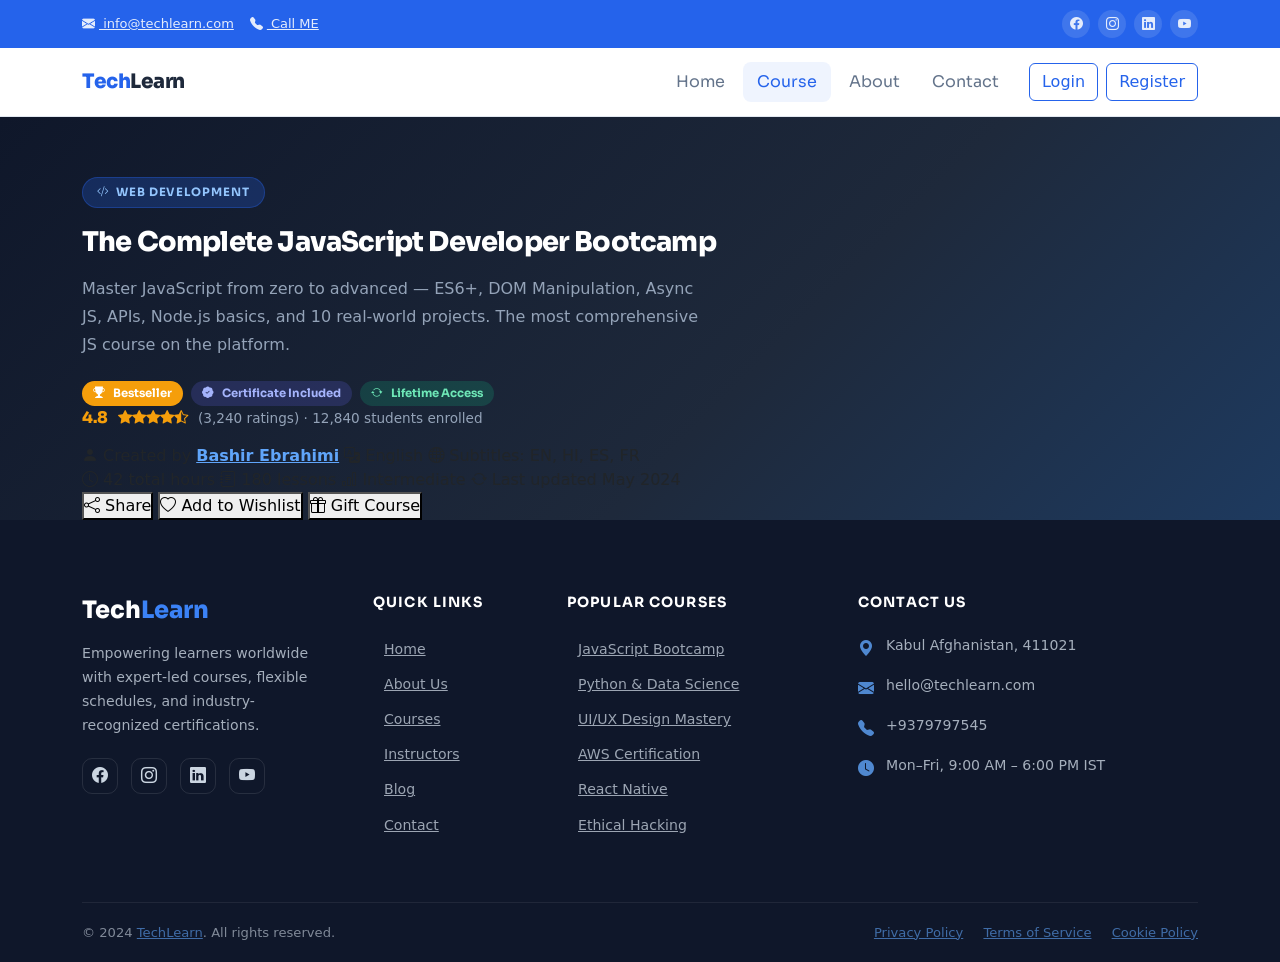
==== course-details.html @ cd3e336a "Add course details page and associated styles - Created a new HTML file for course details with stru" ====
<!doctype html>
<html lang="en">

<head>
  <meta charset="UTF-8" />
  <meta name="viewport" content="width=device-width, initial-scale=1.0" />
  <title>Main Page</title>

  <!-- css file -->
  <link rel="stylesheet" href="css/variables.css" />
  <link rel="stylesheet" href="css/style.css" />
  <link rel="stylesheet" href="css/index.css" />
  <link rel="stylesheet" href="css/courses.css" />
  <link rel="stylesheet" href="css/course-details.css" />


  <!-- Bootstrap 5 -->
  <link href="https://cdn.jsdelivr.net/npm/bootstrap@5.3.3/dist/css/bootstrap.min.css" rel="stylesheet" />
  <!-- Bootstrap Icons -->
  <link href="https://cdn.jsdelivr.net/npm/bootstrap-icons@1.11.3/font/bootstrap-icons.css" rel="stylesheet" />
  <!-- Google Fonts -->
  <link
    href="https://fonts.googleapis.com/css2?family=Sora:wght@300;400;500;600;700;800&family=DM+Sans:ital,wght@0,300;0,400;0,500;1,400&display=swap"
    rel="stylesheet" />
</head>

<body>
  <div id="top-header">
    <div class="container">
      <div class="d-flex flex-wrap align-items-center justify-content-between gap-2">
        <!-- contact -->
        <div class="d-flex flex-wrap align-items-center gap-3">
          <a href="mailto:techlearn@gmail.com">
            <i class="bi bi-envelope-fill me-1"></i>
            info@techlearn.com
          </a>

          <a href="tel:+174894854">
            <i class="bi bi-telephone-fill me-1"></i>
            Call ME
          </a>
        </div>

        <!-- social Icon -->

        <div class="top-social d-flex gap-2">
          <a href="#" aria-label="Facebook"><i class="bi bi-facebook"></i></a>
          <a href="#" aria-label="Instagram"><i class="bi bi-instagram"></i></a>
          <a href="#" aria-label="LinkedIn"><i class="bi bi-linkedin"></i></a>
          <a href="#" aria-label="Youtube"><i class="bi bi-youtube"></i></a>
        </div>
      </div>
    </div>
  </div>

  <!-- Start Navbar -->

  <nav class="navbar navbar-expand-lg sticky-top" id="mainNav">
    <div class="container">
      <a href="#" class="navbar-brand">Tech<span>Learn</span></a>

      <!-- Mobile Toggle -->

      <button class="navbar-toggler border-0" type="button" data-bs-toggle="offcanvas" data-bs-target="#navOffcanvas"
        aria-controls="navOffcanvas">
        <i class="bi bi-list" style="font-size: 1.6rem; color: var(--primary)"></i>
      </button>

      <!-- disktop nav -->

      <div class="collapse navbar-collapse justify-content-end">
        <ul class="navbar-nav align-itmes-center gap-1 me-3">
          <li class="nav-item">
            <a href="index.html" class="nav-link">Home</a>
          </li>

          <li class="nav-item">
            <a href="courses.html" class="nav-link active">Course</a>
          </li>

          <li class="nav-item">
            <a href="" class="nav-link">About</a>
          </li>

          <li class="nav-item">
            <a href="" class="nav-link">Contact</a>
          </li>
        </ul>

        <div class="d-flex gap-2">
          <a href="#" class="btn btn-nav-login">Login</a>
          <a href="#" class="btn btn-nav-register">Register</a>
        </div>
      </div>
    </div>
  </nav>

  <!-- Mobile Menu -->

  <div class="offcanvas offcanvas-end" tabindex="-1" id="navOffcanvas">
    <div class="offcanvas-header">
      <h5 class="offcanvas-title">TechLearn</h5>
      <button type="button" class="btn-close btn-close-white" data-bs-dismiss="offcanvas"></button>
    </div>

    <div class="offcanvas-body">
      <ul class="navbar-nav gap-1 mb-4">
        <li class="nav-item">
          <a href="" class="nav-link active">Home</a>
        </li>

        <li class="nav-item">
          <a href="courses.html" class="nav-link">Course</a>
        </li>

        <li class="nav-item">
          <a href="" class="nav-link">About</a>
        </li>

        <li class="nav-item">
          <a href="" class="nav-link">Contact</a>
        </li>
      </ul>

      <div class="d-flex gap-2">
        <a href="#" class="btn btn-nav-login">Login</a>
        <a href="#" class="btn btn-nav-register">Register</a>
      </div>
    </div>
  </div>

  <!-- hero -->

  <section id="course-hero">
    <div class="container">
      <div class="row">
        <div class="col-lg-8">
          <div class="hero-cat-tag">
            <i class="bi bi-code-slash"></i> Web Development
          </div>

          <h1>The Complete JavaScript Developer Bootcamp</h1>
          <p class="hero-desc">
             Master JavaScript from zero to advanced — ES6+, DOM Manipulation,
              Async JS, APIs, Node.js basics, and 10 real-world projects. The
              most comprehensive JS course on the platform.
          </p>

          <!-- Badges -->
           <div class="d-flex gap-2 flex-wrap mg-3">
            <span class="hero-badge-pill hbp-best">
              <i class="bi bi-trophy-fill me-1"></i>Bestseller
            </span>
            <span
                class="hero-badge-pill"
                style="
                  background: rgba(99, 102, 241, 0.2);
                  color: #a5b4fc;
                  font-family: &quot;Sora&quot;, sans-serif;
                  font-size: 0.72rem;
                  font-weight: 700;
                  padding: 4px 11px;
                  border-radius: 20px;
                "
              >
                <i class="bi bi-patch-check-fill me-1"></i>Certificate Included
              </span>
              <span
                class="hero-badge-pill"
                style="
                  background: rgba(16, 185, 129, 0.2);
                  color: #6ee7b7;
                  font-family: &quot;Sora&quot;, sans-serif;
                  font-size: 0.72rem;
                  font-weight: 700;
                  padding: 4px 11px;
                  border-radius: 20px;
                "
              >
                <i class="bi bi-arrow-repeat me-1"></i>Lifetime Access
              </span>
           </div>

           <div class="hero-rating">
              <span class="rating-num">4.8</span>
              <span class="stars-hero">
                <i class="bi bi-star-fill"></i><i class="bi bi-star-fill"></i
                ><i class="bi bi-star-fill"></i><i class="bi bi-star-fill"></i
                ><i class="bi bi-star-half"></i>
              </span>
              <span class="rating-count"
                >(3,240 ratings) · 12,840 students enrolled</span
              >
            </div>

            <!-- Meta -->
            <div class="hero-meta">
              <span
                ><i class="bi bi-person-fill"></i> Created by
                <a href="#instructor" style="color: #60a5fa; font-weight: 600"
                  >Bashir Ebrahimi</a
                ></span
              >
              <span><i class="bi bi-translate"></i> English</span>
              <span><i class="bi bi-globe"></i> Subtitles: EN, HI, ES, FR</span>
            </div>
            <div class="hero-meta">
              <span><i class="bi bi-clock"></i> 42 total hours</span>
              <span><i class="bi bi-journal-text"></i> 180 lessons</span>
              <span><i class="bi bi-bar-chart"></i> Intermediate</span>
              <span
                ><i class="bi bi-arrow-repeat"></i> Last updated May 2024</span
              >
            </div>
           <!-- Actions -->
            <div class="hero-actions">
              <button class="btn-share">
                <i class="bi bi-share"></i> Share
              </button>
              <button
                class="btn-wish-hero"
                id="heroWishBtn"
                onclick="toggleHeroWish()"
              >
                <i class="bi bi-heart" id="heroHeartIcon"></i> Add to Wishlist
              </button>
              <button class="btn-share">
                <i class="bi bi-gift"></i> Gift Course
              </button>
            </div> 
        </div>
      </div>
    </div>
  </section>

  

  <!-- =============================================
     10. FOOTER
============================================= -->
  <footer id="footer">
    <div class="container">
      <div class="row g-5">
        <!-- Col 1: Brand -->
        <div class="col-lg-3 col-md-6">
          <div class="footer-brand">Tech<span>Learn</span></div>
          <p class="footer-desc">
            Empowering learners worldwide with expert-led courses, flexible
            schedules, and industry-recognized certifications.
          </p>
          <div class="footer-social">
            <a href="#" aria-label="Facebook"><i class="bi bi-facebook"></i></a>
            <a href="#" aria-label="Instagram"><i class="bi bi-instagram"></i></a>
            <a href="#" aria-label="LinkedIn"><i class="bi bi-linkedin"></i></a>
            <a href="#" aria-label="YouTube"><i class="bi bi-youtube"></i></a>
          </div>
        </div>

        <!-- Col 2: Quick Links -->
        <div class="col-lg-2 col-md-6 col-sm-6">
          <div class="footer-heading">Quick Links</div>
          <ul class="footer-links">
            <li><a href="#">Home</a></li>
            <li><a href="#">About Us</a></li>
            <li><a href="#">Courses</a></li>
            <li><a href="#">Instructors</a></li>
            <li><a href="#">Blog</a></li>
            <li><a href="#">Contact</a></li>
          </ul>
        </div>

        <!-- Col 3: Popular Courses -->
        <div class="col-lg-3 col-md-6 col-sm-6">
          <div class="footer-heading">Popular Courses</div>
          <ul class="footer-links">
            <li><a href="#">JavaScript Bootcamp</a></li>
            <li><a href="#">Python & Data Science</a></li>
            <li><a href="#">UI/UX Design Mastery</a></li>
            <li><a href="#">AWS Certification</a></li>
            <li><a href="#">React Native</a></li>
            <li><a href="#">Ethical Hacking</a></li>
          </ul>
        </div>

        <!-- Col 4: Contact -->
        <div class="col-lg-4 col-md-6">
          <div class="footer-heading">Contact Us</div>
          <div class="footer-contact-item">
            <i class="bi bi-geo-alt-fill"></i>
            <span>Kabul Afghanistan, 411021</span>
          </div>
          <div class="footer-contact-item">
            <i class="bi bi-envelope-fill"></i>
            <span>hello@techlearn.com</span>
          </div>
          <div class="footer-contact-item">
            <i class="bi bi-telephone-fill"></i>
            <span>+9379797545</span>
          </div>
          <div class="footer-contact-item">
            <i class="bi bi-clock-fill"></i>
            <span>Mon–Fri, 9:00 AM – 6:00 PM IST</span>
          </div>
        </div>
      </div>

      <!-- Bottom Footer -->
      <div class="footer-bottom d-flex flex-wrap align-items-center justify-content-between gap-2">
        <p>&copy; 2024 <a href="#">TechLearn</a>. All rights reserved.</p>
        <p>
          <a href="#" class="me-3">Privacy Policy</a>
          <a href="#" class="me-3">Terms of Service</a>
          <a href="#">Cookie Policy</a>
        </p>
      </div>
    </div>
  </footer>

  <!-- Scroll To Top -->
  <button id="scrollTop" aria-label="Scroll to top">
    <i class="bi bi-arrow-up"></i>
  </button>
</body>
<script src="https://cdn.jsdelivr.net/npm/bootstrap@5.3.3/dist/js/bootstrap.bundle.min.js"></script>

</html>
---- css/variables.css ----
/* =============================================
       CSS VARIABLES  (identical to homepage)
    ============================================= */
    :root {
      --primary:       #2563EB;
      --primary-hover: #1D4ED8;
      --secondary:     #3B82F6;
      --success:       #10B981;
      --warning:       #F59E0B;
      --danger:        #EF4444;

      --bg-main:       #F8FAFC;
      --bg-section:    #FFFFFF;
      --bg-card:       #FFFFFF;

      --text-primary:  #1E293B;
      --text-secondary:#64748B;
      --text-light:    #94A3B8;

      --footer-bg:     #0F172A;
      --footer-text:   #CBD5E1;
      --footer-link:   #60A5FA;

      --border:        #E2E8F0;

      --shadow-sm:  0 1px 3px rgba(37,99,235,.08), 0 1px 2px rgba(0,0,0,.06);
      --shadow-md:  0 4px 16px rgba(37,99,235,.12), 0 2px 6px rgba(0,0,0,.06);
      --shadow-lg:  0 10px 40px rgba(37,99,235,.16), 0 4px 12px rgba(0,0,0,.08);
      --radius:     14px;
      --transition: .28s cubic-bezier(.4,0,.2,1);
    }
---- css/style.css ----
/* =============================================
       BASE
    ============================================= */
    *,
    *::before,
    *::after {
        box-sizing: border-box;
        margin: 0;
        padding: 0;
    }

    body {
        font-family: 'DM Sans', sans-serif;
        background: var(--bg-main);
        color: var(--text-primary);
        font-size: 16px;
        line-height: 1.65;
        overflow-x: hidden;
    }

    h1,
    h2,
    h3,
    h4,
    h5,
    h6 {
        font-family: 'Sora', sans-serif;
        font-weight: 700;
        color: var(--text-primary);
    }

    a {
        text-decoration: none;
        color: inherit;
    }

    #top-header{
        background-color: var(--primary);
        padding: 10px 0;
        font-size: 13px;
        color: #fff;
    }

    #top-header a{
        color: #fff;
        opacity: .88;
        transition: opacity var(--transition);
    }
    #top-header a:hover{
        opacity: 1;
        
    }

    .top-social a{
        display: inline-flex;
        align-items: center;
        justify-content: center;
        width: 28px;
        height: 28px;
        border-radius: 50%;
        background: rgba(255, 255, 255, .14);
        font-size: 13px;
        transition: background var(--transition), transform var(--transition);
    }

    .top-social a:hover{
        background: rgba(255, 255, 255, .3);
        transform: translateY(-2px)
    }


/* navbar style */

#mainNav{
    background: var(--bg-section);
    border-bottom: 1px solid var(--border);
    padding: 14px 0;
    transition: box-shadow var(--transition);
}


#mainNav.scrolled{
    box-shadow: var(--shadow-md);
}
.navbar-brand{
    font-family: "Sora",sans-serif;
    font-weight: 800;
    font-size: 1.5rem;
    color: var(--primary) !important;
    letter-spacing: -0.5px;
}

.navbar-brand span{
    color: var(--text-primary);
}

.nav-link{
     font-family: "Sora",sans-serif;
    font-weight: 500;
    font-size: 0.88rem;
    color: var(--text-secondary) !important;
    padding: 8px 14px !important;
    border-radius: 8px;
    transition: color var(--transition), background var(--transition);
}

.nav-link:hover,
.nav-link.active {
    color:var(--primary)!important;
    background: rgba(37, 99, 235, 0.07);
}

.btn-nav-login{
    font-family: 'Segoe UI',sans-serif;
    font-size: 0.85rem;
    font-weight: 600;
    color: var(--primary) !important;
    border: 1.5px solid var(--primary) !important;
    border-radius: 9px;
    padding: 8px 22px;
    transition: all var(--transition);
}

.btn-nav-login:hover{
    background: var(--primary);
    color: #fff;
    transform: translateY(-1px);
    box-shadow: 0 4px 12px rgba(37, 99, 235, .3);
}


.btn-nav-register{
    font-family: 'Segoe UI',sans-serif;
    font-size: 0.85rem;
    font-weight: 600;
    color: var(--primary)!important;
    border: 1.5px solid var(--primary)!important;
    border-radius: 9px;
    padding: 8px 22px;
    transition: all var(--transition);
}

.btn-nav-register:hover{
    background: var(--primary);
    color: #fff;
    transform: translateY(-1px);
    box-shadow: 0 4px 12px rgba(37, 99, 235, .3);
}


.offcanvas-header{
    background-color: var(--primary);
    color: #fff;
}

.offcanvas-title{
    font-family: 'Segoe UI' sans-serif;
    font-weight: 800;
}



 /* =============================================
       10. FOOTER
    ============================================= */
 #footer {
   background: var(--footer-bg);
   color: var(--footer-text);
   padding: 72px 0 0;
 }

 .footer-brand {
   font-family: "Sora", sans-serif;
   font-size: 1.5rem;
   font-weight: 800;
   color: #fff;
   margin-bottom: 14px;
 }

 .footer-brand span {
   color: var(--secondary);
 }

 .footer-desc {
   font-size: 0.88rem;
   color: var(--footer-text);
   opacity: 0.8;
   line-height: 1.7;
   margin-bottom: 20px;
 }

 .footer-social a {
   display: inline-flex;
   width: 36px;
   height: 36px;
   border-radius: 10px;
   border: 1px solid rgba(255, 255, 255, 0.1);
   align-items: center;
   justify-content: center;
   color: var(--footer-text);
   font-size: 1rem;
   transition: all var(--transition);
   margin-right: 8px;
 }

 .footer-social a:hover {
   background: var(--primary);
   border-color: var(--primary);
   color: #fff;
   transform: translateY(-3px);
 }

 .footer-heading {
   font-family: "Sora", sans-serif;
   font-size: 0.88rem;
   font-weight: 700;
   color: #fff;
   letter-spacing: 0.08em;
   text-transform: uppercase;
   margin-bottom: 22px;
 }

 .footer-links {
   list-style: none;
   padding: 0;
   margin: 0;
 }

 .footer-links li {
   margin-bottom: 10px;
 }

 .footer-links a {
   font-size: 0.88rem;
   color: var(--footer-text);
   opacity: 0.75;
   transition: all var(--transition);
   display: inline-flex;
   align-items: center;
   gap: 6px;
 }

 .footer-links a::before {
   content: "";
   width: 5px;
   height: 5px;
   border-radius: 50%;
   background: var(--footer-link);
   opacity: 0;
   transition: opacity var(--transition);
 }

 .footer-links a:hover {
   color: var(--footer-link);
   opacity: 1;
   transform: translateX(4px);
 }

 .footer-links a:hover::before {
   opacity: 1;
 }

 .footer-contact-item {
   display: flex;
   align-items: flex-start;
   gap: 12px;
   margin-bottom: 14px;
   font-size: 0.88rem;
   color: var(--footer-text);
   opacity: 0.8;
 }

 .footer-contact-item i {
   color: var(--footer-link);
   font-size: 1rem;
   margin-top: 2px;
   flex-shrink: 0;
 }

 .footer-bottom {
   border-top: 1px solid rgba(255, 255, 255, 0.07);
   padding: 20px 0;
   margin-top: 56px;
 }

 .footer-bottom p {
   font-size: 0.82rem;
   color: var(--footer-text);
   opacity: 0.6;
   margin: 0;
 }

 .footer-bottom a {
   color: var(--footer-link);
 }

 /* =============================================
       SCROLL TO TOP
    ============================================= */
 #scrollTop {
   position: fixed;
   bottom: 28px;
   right: 28px;
   width: 44px;
   height: 44px;
   background: var(--primary);
   color: #fff;
   border: none;
   border-radius: 12px;
   font-size: 1.1rem;
   display: flex;
   align-items: center;
   justify-content: center;
   cursor: pointer;
   opacity: 0;
   transform: translateY(12px);
   transition: all var(--transition);
   z-index: 999;
   box-shadow: 0 4px 16px rgba(37, 99, 235, 0.4);
 }

 #scrollTop.visible {
   opacity: 1;
   transform: translateY(0);
 }

 #scrollTop:hover {
   background: var(--primary-hover);
   transform: translateY(-3px);
 }

 /* =============================================
       UTILITIES
    ============================================= */
 .divider {
   width: 52px;
   height: 4px;
   background: linear-gradient(90deg, var(--primary), var(--secondary));
   border-radius: 99px;
   margin: 0 auto 16px;
 }

 .divider.left {
   margin: 0 0 16px;
 }

 /* Responsive tweaks */
 @media (max-width: 768px) {
   .section-pad {
     padding: 60px 0;
   }

   .hero-float-card {
     display: none;
   }

   #hero {
     padding: 70px 0 60px;
   }

   .hero-illustration {
     min-height: 260px;
     margin-top: 40px;
   }

   .stats-divider {
     display: none;
   }
 }

 @media (max-width: 576px) {
   .hero-heading {
     font-size: 2rem;
   }
 }
---- css/index.css ----
#hero {
  background: linear-gradient(135deg, #eff6ff 0%, #dbeafe 45%, #ede9fe 100%);
  padding: 100px 0 80px;
  position: relative;
  overflow: hidden;
}

#hero::before {
  content: "";
  position: absolute;
  width: 600px;
  height: 600px;
  border-radius: 50%;
  background: radial-gradient(
    circle,
    rgba(37, 99, 235, 0.1) 0%,
    transparent 70%
  );
  top: -200px;
  right: -200px;
  pointer-events: none;
}

#hero::after {
  content: "";
  position: absolute;
  width: 400px;
  height: 400px;
  border-radius: 50%;
  background: radial-gradient(
    circle,
    rgba(109, 40, 217, 0.07) 0%,
    transparent 70%
  );
  bottom: -150px;
  left: -100px;
  pointer-events: none;
}

.hero-badge {
  display: inline-flex;
  align-items: center;
  gap: 8px;
  background: rgba(37, 99, 235, 0.1);
  color: var(--primary);
  font-family: "sora" sans-serif;
  font-size: 0.78rem;
  font-weight: 700;
  letter-spacing: 0.06em;
  text-transform: uppercase;
  padding: 7px 16px;
  border-radius: 50px;
  margin-bottom: 22px;
  border: 1px solid rgba(37, 99, 235, 0.2);
}

.hero-heading {
  font-size: 2.2rem;
  font-weight: 800;
  line-height: 1.15;
  letter-spacing: -0.03em;
  margin-bottom: 22px;
}

.hero-heading .accent {
  color: var(--primary);
  position: relative;
}

.hero-desc {
  font-size: 1.05rem;
  color: var(--text-secondary);
  max-width: 520px;
  margin-bottom: 36px;
  line-height: 1.75;
}

.btn-hero-primary {
  background: var(--primary) !important;
  color: #fff !important;
  font-family: "Sora" sans-serif !important;
  font-weight: 700 !important;
  font-size: 0.92rem !important;
  padding: 14px 30px !important;
  border-radius: 12px !important;
  border: none !important;
  transition: all var(--transition) !important;
  box-shadow: 0 4px 16px rgb(37, 99, 235, 0.35) !important;
}

.btn-hero-primary:hover {
  background: var(--primary-hover);
  transform: translateY(-2px);
  box-shadow: 0 8px 24px rgba(37, 99, 235, 0.45);
  color: #fff;
}

.btn-hero-outline {
  background: transparent !important;
  color: var(--text-primary) !important;
  font-family: "Sora" sans-serif !important;
  font-weight: 700 !important;
  font-size: 0.92rem !important;
  padding: 14px 30px !important;
  border-radius: 12px !important;
  border: 2px solid var(--border) !important;
  transition: all var(--transition) !important;
  display: inline-flex;
  box-shadow: 0 4px 16px rgb(37, 99, 235, 0.35) !important;
  gap: 8px;
  align-items: center;
}

.btn-hero-outline:hover {
  border-color: var(--primary) !important;
  color: var(--primary) !important;
  transform: translateY(-2px) !important;
}

/* .btn-hero-outline .play-icon {
    width: 34px;
    height: 34px;
    background: var(--primary);
    border-radius: 50%;
    display: inline-flex;
    align-items: center;
    justify-content: center;
    color:#fff;
    font-size: 12px;
    transition: background var(--transition);
} */

.hero-illustration {
  background: linear-gradient(145deg, #dbeafe, #ede9fe);
  border-radius: 24px;
  min-height: 420px;
  position: relative;
  display: flex;
  align-items: center;
  justify-content: center;
  overflow: hidden;
  box-shadow: var(--shadow-lg);
}

.hero-illustration::before {
  content: "";
  position: absolute;
  inset: 0;
  background: url("data:image/svg+xml,%3Csvg width='60' height='60' viewBox='0 0 60 60' xmlns='http://www.w3.org/2000/svg'%3E%3Cg fill='none' fill-rule='evenodd'%3E%3Cg fill='%232563EB' fill-opacity='0.05'%3E%3Cpath d='M36 34v-4h-2v4h-4v2h4v4h2v-4h4v-2h-4zm0-30V0h-2v4h-4v2h4v4h2V6h4V4h-4zM6 34v-4H4v4H0v2h4v4h2v-4h4v-2H6zM6 4V0H4v4H0v2h4v4h2V6h4V4H6z'/%3E%3C/g%3E%3C/g%3E%3C/svg%3E");
}

.hero-illo-inner {
  text-align: center;
  position: relative;
  z-index: 1;
  padding: 40px;
}

.hero-illo-inner i {
  font-size: 5rem;
  color: var(--primary);
  opacity: 0.7;
}

.hero-illo-inner p {
  color: var(--text-secondary);
  font-size: 0.85rem;
  margin-top: 12px;
}

.hero-float-card {
  position: absolute;
  background: #fff;
  border-radius: 14px;
  padding: 14px 18px;
  box-shadow: var(--shadow-md);
  display: flex;
  align-items: center;
  gap: 10px;
  font-family: "Sora", sans-serif;
  font-size: 0.76rem;
  font-weight: 600;
  animation: floatCard 3s ease-in-out infinite;
}

.hero-float-card.card1 {
  top: 24px;
  left: -10px;
  animation-delay: 0s;
}

.hero-float-card.card2 {
  bottom: 40px;
  right: -10px;
  animation-delay: 1.5s;
}

.hero-float-card .fc-icon {
  width: 35px;
  height: 35px;
  border-radius: 10px;
  display: flex;
  align-items: center;
  justify-content: center;
  font-size: 1.1rem;
  color: #fff;
}

.hero-float-card .fc-icon.green {
  background: var(--primary);
}

.hero-float-card .fc-icon.blue {
  background: var(--success) !important;
}

@keyframes floatCard {
  0%,
  100% {
    transform: translateY(0);
  }

  50% {
    transform: translateY(-8px);
  }
}

.hero-stats {
  margin-top: 56px;
}

.stat-card {
  background: #fff;
  border-radius: 16px;
  padding: 22px 28px;
  text-align: center;
  box-shadow: var(--shadow-sm);
  border: 1px solid var(--border);
  transition: all var(--transition);
}

.stat-card:hover {
  box-shadow: var(--shadow-md);
  transform: translateY(-4px);
  border-color: rgba(37, 99, 235, 0.2);
}

.stat-num {
  font-family: "Sora", sans-serif;
  font-size: 1.9rem;
  font-weight: 800;
  color: var(--primary);
  line-height: 1;
  margin-bottom: 6px;
}

.stat-label {
  font-size: 0.82rem;
  color: var(--text-secondary);
  font-weight: 500;
}

/* =============================================
       SECTION HEADER SHARED STYLE
    ============================================= */
.section-tag {
  margin-top: 100px;
  display: inline-block;
  background: rgba(37, 99, 235, 0.08);
  color: var(--primary);
  font-family: "Sora", sans-serif;
  font-size: 0.72rem;
  font-weight: 700;
  letter-spacing: 0.1em;
  text-transform: uppercase;
  padding: 6px 16px;
  border-radius: 50px;
  margin-bottom: 16px;
  border: 1px solid rgba(37, 99, 235, 0.15);
}

.section-title {
  font-size: clamp(1.6rem, 3.5vw, 2.3rem);
  font-weight: 800;
  letter-spacing: -0.03em;
  margin-bottom: 14px;
}

.section-sub {
  color: var(--text-secondary);
  font-size: 1rem;
  max-width: 560px;
}

/* =============================================
       4. FEATURES SECTION
    ============================================= */
#features {
  background: var(--bg-section);
}

.feature-card {
  background: var(--bg-card);
  border-radius: var(--radius);
  padding: 36px 28px;
  border: 1.5px solid var(--border);
  text-align: center;
  transition: all var(--transition);
  height: 100%;
}

.feature-card:hover {
  border-color: rgba(37, 99, 235, 0.3);
  box-shadow: var(--shadow-lg);
  transform: translateY(-6px);
}

.feature-icon {
  width: 68px;
  height: 68px;
  border-radius: 18px;
  display: flex;
  align-items: center;
  justify-content: center;
  font-size: 1.8rem;
  margin: 0 auto 22px;
  transition: transform var(--transition);
}

.feature-card:hover .feature-icon {
  transform: scale(1.1) rotate(-4deg);
}

.fi-blue {
  background: rgba(37, 99, 235, 0.1);
  color: var(--primary);
}

.fi-green {
  background: rgba(16, 185, 129, 0.1);
  color: var(--success);
}

.fi-yellow {
  background: rgba(245, 158, 11, 0.1);
  color: var(--warning);
}

.fi-red {
  background: rgba(239, 68, 68, 0.1);
  color: var(--danger);
}

.feature-card h5 {
  font-size: 1.05rem;
  font-weight: 700;
  margin-bottom: 10px;
}

.feature-card p {
  color: var(--text-secondary);
  font-size: 0.9rem;
}

/* popular course */

#courses {
  background: var(--bg-main);
}
.course-card {
  background: var(--bg-card);
  border-radius: var(--radius);
  overflow: hidden;
  border: 1.5px solid var(--border);
  transition: all var(--transition);
  height: 100%;
}

.course-card:hover {
  box-shadow: var(--shadow-lg);
  transform: translateY(-6px);
  border-color: rgba(37, 99, 235, 0.25);
}

.course-thumb {
  height: 178px;
  background: linear-gradient(135deg #dbeafe, #ede9fe);
  display: flex;
  align-items: center;
  justify-content: center;
  font-size: 3rem;
  position: relative;
  overflow: hidden;
}

.course-thumb::after {
  content: "";
  position: absolute;
  inset: 0;
  background: url("data:image/svg+xml,%3Csvg width='40' height='40' viewBox='0 0 40 40' xmlns='http://www.w3.org/2000/svg'%3E%3Cg fill='%232563EB' fill-opacity='0.05'%3E%3Cpath d='M0 40L40 0H20L0 20M40 40V20L20 40'/%3E%3C/g%3E%3C/svg%3E");
}

.course-thumb-green {
  background: linear-gradient(135deg, #d1fae5, #a7f3d0);
}
.course-thumb-yellow {
  background: linear-gradient(135deg, #fef3c7, #fde68a);
}
.course-thumb-red {
  background: linear-gradient(135deg, #fee2e2, #fecaca);
}
.course-thumb-purple {
  background: linear-gradient(135deg, #ede9fe, #ddd6fe);
}
.course-thumb-teal {
  background: linear-gradient(135deg, #ccfbf1, #99f6e4);
}

.course-cat {
  display: inline-block;
  font-size: 0.72rem;
  font-weight: 700;
  letter-spacing: 0.06em;
  text-transform: uppercase;
  padding: 4px 11px;
  border-radius: 6px;
  margin-bottom: 8px;
}

.cat-blue {
  background: rgba(37, 99, 235, 0.1);
  color: var(--primary);
}
.cat-green {
  background: rgba(16, 185, 129, 0.1);
  color: var(--success);
}
.cat-yellow {
  background: rgba(245, 158, 11, 0.1);
  color: var(--warning);
}
.cat-red {
  background: rgba(239, 68, 68, 0.1);
  color: var(--danger);
}
.cat-purple {
  background: rgba(124, 58, 237, 0.1);
  color: #7c3aed;
}
.cat-teal {
  background: rgba(20, 184, 166, 0.1);
  color: #0d9488;
}

.course-body {
  padding: 20px;
}

.course-title {
  font-size: 0.79rem;
  font-weight: 700;
  margin-bottom: 6px;
  line-height: 1.4;
  color: var(--text-primary);
}

.course-instructor {
  font-size: 0.82rem;
  color: var(--text-secondary);
  margin-bottom: 10px;
}

.course-meta {
  display: flex;
  align-items: center;
  gap: 12px;
  margin-bottom: 14px;
}
.stars {
  color: var(--warning);
  font-size: 0.8rem;
}
.course-meta span {
  font-size: 0.78rem;
  color: var(--text-secondary);
}

.course-footer {
  display: flex;
  align-items: center;
  justify-content: space-between;
  border-top: 1px solid var(--border);
  padding: 14px 20px;
}

.course-price {
  font-family: "Sora", sans-serif;
  font-size: 1.15rem;
  font-weight: 800;
  color: var(--primary);
}

.btn-enroll {
  font-family: "Sora", sans-serif;
  font-size: 0.78rem;
  font-weight: 700;
  background: var(--primary) !important;
  color: #fff !important;
  border: none;
  padding: 8px 18px;
  border-radius: 8px;
  transition: all var(--transition);
}

.btn-enroll:hover {
  background: var(--primary-hover);
  transform: translateY(-1px);
  box-shadow: 0 4px 10px rgba(37, 99, 235, 0.35);
  color: #fff;
}

/* Why choose us */

#why-us{
  background: var(--bg-section);
}

.why-image{
  border-radius: 24px;
  background: linear-gradient(145deg, #eff6ff, #dbeafe, #ede9fe);
  min-height: 480px;
  max-height: 480px;
  display: flex;
  align-items: center;
  justify-content: center;
  position: relative;
  overflow: hidden;
  box-shadow: var(--shadow-lg);
}

.why-image img{
  width: 100%;
  height: 100%;
}

.why-feature{
  display: flex;
  gap: 18px;
  align-items: flex-start;
  margin-bottom: 28px;
}

.why-icon{
  width: 52px;
  height: 52px;
  min-width: 52px;
  border-radius: 14px;
  background: rgba(37, 99, 235, 0.08);
  display: flex;
  align-items: center;
  justify-content: center;
  font-size: 1.3rem;
  color: var(--primary);
  transition: all var(--transition);
}

.why-feature:hover .why-icon{
  background: var(--primary);
  color: #fff;
  transform: scale(1.1);
}

.why-feature h6{
  font-size: 0.97rem;
  font-weight: 700;
  margin-bottom: 4px;
}

.why-feature p{
  font-size: 0.87rem;
  color: var(--text-secondary);
  margin: 0px;
}

/* STATISTICS */

#statistics{
  background:linear-gradient(135deg, var(--primary) 0%, #1d4ed8 100%) ;
  position: relative;
  overflow: hidden;
}

#statistics::before {
   content: "";
   position: absolute;
   width: 600px;
   height: 600px;
   border-radius: 50%;
   background: rgba(255, 255, 255, 0.05);
   top: -300px;
   right: -200px;
 }

 #statistics::after {
   content: "";
   position: absolute;
   width: 400px;
   height: 400px;
   border-radius: 50%;
   background: rgba(255, 255, 255, 0.03);
   bottom: -200px;
   left: -100px;
 }

.stats-counter{
  text-align: center;
  padding: 28px 16px;
  position: relative;
  z-index: 1;
}

.stats-counter .num{
  font-family: "Sora", sans-serif;
  font-size: 2.8rem;
  font-weight: 800;
  color: #fff;
  line-height: 1;
  margin-bottom: 8px;
  display: block;
}
.stats-counter .lbl{
  color: rgba(255, 255, 255, 0.75);
  font-size: 0.9rem;
  font-weight: 500;
}

.stats-divider{
  width: 1px;
  background: rgba(255, 255, 255, 0.15);
  align-self: stretch;
}

.stats-icon{
  color: rgba(255, 255, 255, 0.35);
  font-size: 2.2rem;
  margin-bottom: 12px;
}

/* testimonials */

#testimonials{
  background: var(--bg-main);
  padding-bottom: 50px;
}

.testimonial-card{
  background-color: #fff;
  border-radius: var(--radius);
  padding: 32px 28px;
  border: 1.5px solid var(--border);
  height: 100%;
  position: relative;
  transition: all var(--transition);
}
.testimonial-card::before{
  content: "\201C";
  font-family: Georgia,  serif;
  font-size: 5rem;
  opacity: 0.12;
  position: absolute;
  top: 10px;
  left: 24px;
  line-height: 1;
}

.t-avatar{
  width: 52px;
  height: 52px;
  border-radius: 50%;
  background: linear-gradient(135deg, var(--primary), var(--secondary));
  display: flex;
  align-items: center;
  justify-content: center;
  font-family: "Sora",sans-serif;
  font-weight: 700;
  font-size: 1.1rem;
  color: #fff;

}

.t-name{
  font-size: 0.95rem;
  font-weight: 700;
  margin-bottom: 2px;
}
.t-role{
  color: var(--secondary);
  font-size: 0.8rem;
}
.t-review{
  color: var(--text-secondary);
  font-size: 0.9rem;
  line-height: 1.7;
  margin: 18px 0 16px;
}

.t-stars{
  color: var(--warning);
  font-size: 0.85rem;
}

.testimonial-card:hover{
  box-shadow: var(--shadow-lg);
  transform: translateY(-2px);
  border-color: rgba(37, 99, 235, 0.25);
}
---- css/courses.css ----
/* =============================================
       PAGE HERO / BREADCRUMB
    ============================================= */
#page-hero {
    background: linear-gradient(135deg, #EFF6FF 0%, #DBEAFE 50%, #EDE9FE 100%);
    padding: 60px 0 50px;
    position: relative;
    overflow: hidden;
}

#page-hero::before {
    content: '';
    position: absolute;
    width: 500px;
    height: 500px;
    border-radius: 50%;
    background: radial-gradient(circle, rgba(37, 99, 235, .1) 0%, transparent 70%);
    top: -200px;
    right: -150px;
    pointer-events: none;
}

.breadcrumb-item a {
    color: var(--primary);
}

.breadcrumb-item.active {
    color: var(--text-secondary);
}

.breadcrumb-item+.breadcrumb-item::before {
    color: var(--text-light);
}

#page-hero h1 {
    font-size: clamp(1.8rem, 4vw, 2.6rem);
    font-weight: 800;
    letter-spacing: -.03em;
    margin-bottom: 10px;
}

#page-hero p {
    color: var(--text-secondary);
    font-size: 1rem;
    margin-bottom: 0;
}

/* Results badge */
.results-badge {
    display: inline-flex;
    align-items: center;
    gap: 6px;
    background: rgba(37, 99, 235, .08);
    color: var(--primary);
    font-family: 'Sora', sans-serif;
    font-size: .75rem;
    font-weight: 700;
    letter-spacing: .06em;
    text-transform: uppercase;
    padding: 6px 14px;
    border-radius: 50px;
    border: 1px solid rgba(37, 99, 235, .15);
}

/* =============================================
       SEARCH BAR
    ============================================= */
.search-wrap {
    background: #fff;
    border-radius: 16px;
    padding: 6px 6px 6px 20px;
    border: 1.5px solid var(--border);
    display: flex;
    align-items: center;
    gap: 10px;
    box-shadow: var(--shadow-sm);
    transition: border-color var(--transition), box-shadow var(--transition);
}

.search-wrap:focus-within {
    border-color: var(--primary);
    box-shadow: 0 0 0 4px rgba(37, 99, 235, .1);
}

.search-wrap i {
    color: var(--text-light);
    font-size: 1.1rem;
    flex-shrink: 0;
}

.search-wrap input {
    border: none;
    outline: none;
    background: transparent;
    font-family: 'DM Sans', sans-serif;
    font-size: .95rem;
    color: var(--text-primary);
    flex: 1;
    min-width: 0;
}

.search-wrap input::placeholder {
    color: var(--text-light);
}

.btn-search {
    font-family: 'Sora', sans-serif;
    font-size: .82rem;
    font-weight: 700;
    background: var(--primary);
    color: #fff;
    border: none;
    padding: 10px 22px;
    border-radius: 11px;
    transition: all var(--transition);
    white-space: nowrap;
}

.btn-search:hover {
    background: var(--primary-hover);
    transform: translateY(-1px);
}

/* =============================================
       FILTER / SORT BAR
    ============================================= */
#filter-bar {
    background: var(--bg-section);
    border-bottom: 1px solid var(--border);
    padding: 14px 0;
    position: sticky;
    top: 73px;
    z-index: 100;
}

.filter-label {
    font-family: 'Sora', sans-serif;
    font-size: .78rem;
    font-weight: 700;
    color: var(--text-secondary);
    letter-spacing: .06em;
    text-transform: uppercase;
    white-space: nowrap;
}

.filter-btn {
    font-family: 'Sora', sans-serif;
    font-size: .8rem;
    font-weight: 600;
    color: var(--text-secondary);
    background: var(--bg-main);
    border: 1.5px solid var(--border);
    border-radius: 8px;
    padding: 7px 14px;
    cursor: pointer;
    transition: all var(--transition);
    white-space: nowrap;
}

.filter-btn:hover,
.filter-btn.active {
    background: var(--primary);
    color: #fff;
    border-color: var(--primary);
}

.sort-select {
    font-family: 'Sora', sans-serif;
    font-size: .82rem;
    font-weight: 600;
    color: var(--text-secondary);
    background: var(--bg-main);
    border: 1.5px solid var(--border);
    border-radius: 8px;
    padding: 7px 14px;
    cursor: pointer;
    outline: none;
    transition: border-color var(--transition);
}

.sort-select:focus {
    border-color: var(--primary);
}

/* Level badge inside filter */
.level-dot {
    display: inline-block;
    width: 8px;
    height: 8px;
    border-radius: 50%;
    margin-right: 4px;
}

/* =============================================
       SIDEBAR
    ============================================= */
.sidebar-card {
    background: var(--bg-section);
    border-radius: var(--radius);
    border: 1.5px solid var(--border);
    padding: 22px;
    margin-bottom: 20px;
}

.sidebar-heading {
    font-family: 'Sora', sans-serif;
    font-size: .88rem;
    font-weight: 700;
    color: var(--text-primary);
    margin-bottom: 14px;
    padding-bottom: 10px;
    border-bottom: 1px solid var(--border);
}

.sidebar-item {
    display: flex;
    align-items: center;
    justify-content: space-between;
    padding: 6px 0;
    cursor: pointer;
}

.sidebar-item label {
    display: flex;
    align-items: center;
    gap: 8px;
    font-size: .88rem;
    color: var(--text-secondary);
    cursor: pointer;
}

.sidebar-item input[type="checkbox"] {
    width: 16px;
    height: 16px;
    accent-color: var(--primary);
    cursor: pointer;
}

.sidebar-count {
    font-size: .75rem;
    font-weight: 700;
    color: var(--text-light);
    background: var(--bg-main);
    padding: 2px 8px;
    border-radius: 20px;
}

.price-range {
    -webkit-appearance: none;
    width: 100%;
    height: 4px;
    background: linear-gradient(90deg, var(--primary) 60%, var(--border) 60%);
    border-radius: 99px;
    outline: none;
    cursor: pointer;
    margin: 8px 0;
}

.price-range::-webkit-slider-thumb {
    -webkit-appearance: none;
    width: 18px;
    height: 18px;
    border-radius: 50%;
    background: var(--primary);
    box-shadow: 0 2px 8px rgba(37, 99, 235, .4);
    cursor: pointer;
}

.rating-row {
    display: flex;
    align-items: center;
    gap: 6px;
    padding: 5px 0;
    cursor: pointer;
}

.rating-row:hover .star-label {
    color: var(--primary);
}

.star-label {
    font-size: .82rem;
    color: var(--text-secondary);
}

.stars-sm {
    color: var(--warning);
    font-size: .72rem;
}

/* =============================================
       COURSE CARDS  (identical attributes to homepage)
    ============================================= */
.course-card {
    background: var(--bg-card);
    border-radius: var(--radius);
    overflow: hidden;
    border: 1.5px solid var(--border);
    transition: all var(--transition);
    height: 100%;
    position: relative;
    display: flex;
    flex-direction: column;
}

.course-card:hover {
    box-shadow: var(--shadow-lg);
    transform: translateY(-6px);
    border-color: rgba(37, 99, 235, .25);
}

/* Wish-list heart */
.btn-wish {
    position: absolute;
    top: 12px;
    right: 12px;
    width: 34px;
    height: 34px;
    border-radius: 50%;
    background: rgba(255, 255, 255, .92);
    border: none;
    display: flex;
    align-items: center;
    justify-content: center;
    font-size: .95rem;
    color: var(--text-light);
    cursor: pointer;
    transition: all var(--transition);
    z-index: 2;
    box-shadow: 0 2px 8px rgba(0, 0, 0, .1);
}

.btn-wish:hover {
    color: var(--danger);
    transform: scale(1.15);
}

.btn-wish.active {
    color: var(--danger);
}

/* Bestseller / New badge */
.thumb-badge {
    position: absolute;
    top: 12px;
    left: 12px;
    font-family: 'Sora', sans-serif;
    font-size: .68rem;
    font-weight: 700;
    letter-spacing: .06em;
    text-transform: uppercase;
    padding: 4px 10px;
    border-radius: 6px;
    z-index: 2;
}

.badge-best {
    background: var(--warning);
    color: #fff;
}

.badge-new {
    background: var(--success);
    color: #fff;
}

.badge-hot {
    background: var(--danger);
    color: #fff;
}

.badge-free {
    background: var(--primary);
    color: #fff;
}

.course-thumb {
    height: 178px;
    background: linear-gradient(135deg, #DBEAFE, #EDE9FE);
    display: flex;
    align-items: center;
    justify-content: center;
    font-size: 3rem;
    position: relative;
    overflow: hidden;
    flex-shrink: 0;
}

.course-thumb::after {
    content: '';
    position: absolute;
    inset: 0;
    background: url("data:image/svg+xml,%3Csvg width='40' height='40' viewBox='0 0 40 40' xmlns='http://www.w3.org/2000/svg'%3E%3Cg fill='%232563EB' fill-opacity='0.05'%3E%3Cpath d='M0 40L40 0H20L0 20M40 40V20L20 40'/%3E%3C/g%3E%3C/svg%3E");
}

.ct-green {
    background: linear-gradient(135deg, #D1FAE5, #A7F3D0);
}

.ct-yellow {
    background: linear-gradient(135deg, #FEF3C7, #FDE68A);
}

.ct-red {
    background: linear-gradient(135deg, #FEE2E2, #FECACA);
}

.ct-purple {
    background: linear-gradient(135deg, #EDE9FE, #DDD6FE);
}

.ct-teal {
    background: linear-gradient(135deg, #CCFBF1, #99F6E4);
}

.ct-pink {
    background: linear-gradient(135deg, #FCE7F3, #FBCFE8);
}

.ct-orange {
    background: linear-gradient(135deg, #FEF3C7, #FDE68A);
}

.ct-indigo {
    background: linear-gradient(135deg, #E0E7FF, #C7D2FE);
}

.ct-sky {
    background: linear-gradient(135deg, #E0F2FE, #BAE6FD);
}

.course-cat {
    display: inline-block;
    font-size: .72rem;
    font-weight: 700;
    letter-spacing: .06em;
    text-transform: uppercase;
    padding: 4px 11px;
    border-radius: 6px;
    margin-bottom: 8px;
}

.cat-blue {
    background: rgba(37, 99, 235, .1);
    color: var(--primary);
}

.cat-green {
    background: rgba(16, 185, 129, .1);
    color: var(--success);
}

.cat-yellow {
    background: rgba(245, 158, 11, .1);
    color: #D97706;
}

.cat-red {
    background: rgba(239, 68, 68, .1);
    color: var(--danger);
}

.cat-purple {
    background: rgba(124, 58, 237, .1);
    color: #7C3AED;
}

.cat-teal {
    background: rgba(20, 184, 166, .1);
    color: #0D9488;
}

.cat-pink {
    background: rgba(236, 72, 153, .1);
    color: #DB2777;
}

.cat-orange {
    background: rgba(234, 88, 12, .1);
    color: #EA580C;
}

.cat-indigo {
    background: rgba(99, 102, 241, .1);
    color: #6366F1;
}

.cat-sky {
    background: rgba(14, 165, 233, .1);
    color: #0EA5E9;
}

.course-body {
    padding: 18px 18px 0;
    flex: 1 1 auto;
    min-width: 0;
}

.course-title {
    font-size: .97rem;
    font-weight: 700;
    margin-bottom: 6px;
    line-height: 1.4;
    color: var(--text-primary);
    display: -webkit-box;
    -webkit-line-clamp: 2;
    -webkit-box-orient: vertical;
    overflow: hidden;
}

.course-instructor {
    font-size: .82rem;
    color: var(--text-secondary);
    margin-bottom: 8px;
}

.course-meta {
    display: flex;
    align-items: center;
    gap: 10px;
    margin-bottom: 10px;
    flex-wrap: wrap;
}

.stars {
    color: var(--warning);
    font-size: .8rem;
}

.course-meta span {
    font-size: .78rem;
    color: var(--text-secondary);
}

.course-meta .rating-val {
    font-weight: 700;
    color: var(--text-primary);
}

/* Progress bar (for enrolled state) */
.course-progress {
    padding: 0 18px 10px;
}

.progress-label {
    font-size: .72rem;
    color: var(--text-secondary);
    margin-bottom: 4px;
    display: flex;
    justify-content: space-between;
}

.progress {
    height: 5px;
    border-radius: 99px;
    background: var(--border);
}

.progress-bar {
    background: linear-gradient(90deg, var(--primary), var(--secondary));
    border-radius: 99px;
}

/* Extra attributes row */
.course-attrs {
    padding: 0 18px 12px;
    display: flex;
    gap: 14px;
    flex-wrap: wrap;
}

.attr-item {
    display: flex;
    align-items: center;
    gap: 5px;
    font-size: .75rem;
    color: var(--text-secondary);
}

.attr-item i {
    font-size: .82rem;
    color: var(--text-light);
}

/* Level pill */
.level-pill {
    display: inline-flex;
    align-items: center;
    gap: 4px;
    font-size: .72rem;
    font-weight: 700;
    padding: 3px 9px;
    border-radius: 20px;
}

.lp-beginner {
    background: rgba(16, 185, 129, .1);
    color: var(--success);
}

.lp-intermediate {
    background: rgba(245, 158, 11, .1);
    color: #D97706;
}

.lp-advanced {
    background: rgba(239, 68, 68, .1);
    color: var(--danger);
}

.lp-all {
    background: rgba(37, 99, 235, .1);
    color: var(--primary);
}

.course-footer {
    display: flex;
    align-items: center;
    justify-content: space-between;
    border-top: 1px solid var(--border);
    padding: 12px 18px;
    flex-wrap: wrap;
    gap: 8px;
    margin-top: auto;
}

.price-box {
    display: flex;
    align-items: center;
    gap: 6px;
    flex-wrap: wrap;
    min-width: 0;
    flex: 1 1 auto;
}

.course-price {
    font-family: 'Sora', sans-serif;
    font-size: 1.1rem;
    font-weight: 800;
    color: var(--primary);
    white-space: nowrap;
}

.course-price-original {
    font-size: .8rem;
    color: var(--text-light);
    text-decoration: line-through;
    white-space: nowrap;
}

.discount-badge {
    font-family: 'Sora', sans-serif;
    font-size: .68rem;
    font-weight: 700;
    background: rgba(16, 185, 129, .12);
    color: var(--success);
    padding: 2px 7px;
    border-radius: 5px;
    white-space: nowrap;
}

.btn-enroll {
    font-family: 'Sora', sans-serif;
    font-size: .78rem;
    font-weight: 700;
    background: var(--primary);
    color: #fff;
    border: none;
    padding: 8px 16px;
    border-radius: 8px;
    transition: all var(--transition);
    white-space: nowrap;
    flex-shrink: 0;
}

.btn-enroll:hover {
    background: var(--primary-hover);
    transform: translateY(-1px);
    box-shadow: 0 4px 10px rgba(37, 99, 235, .35);
    color: #fff;
}

.btn-free {
    font-family: 'Sora', sans-serif;
    font-size: .78rem;
    font-weight: 700;
    background: rgba(16, 185, 129, .1);
    color: var(--success);
    border: 1.5px solid rgba(16, 185, 129, .25);
    padding: 7px 16px;
    border-radius: 8px;
    transition: all var(--transition);
    white-space: nowrap;
    flex-shrink: 0;
}

.btn-free:hover {
    background: var(--success);
    color: #fff;
    transform: translateY(-1px);
}

/* =============================================
       PAGINATION
    ============================================= */
.page-link {
    font-family: 'Sora', sans-serif;
    font-size: .82rem;
    font-weight: 600;
    color: var(--text-secondary);
    border: 1.5px solid var(--border);
    border-radius: 9px !important;
    padding: 8px 14px;
    margin: 0 3px;
    transition: all var(--transition);
}

.page-link:hover,
.page-item.active .page-link {
    background: var(--primary);
    color: #fff;
    border-color: var(--primary);
}

.page-item.disabled .page-link {
    opacity: .4;
}

/* =============================================
       EMPTY STATE
    ============================================= */
.empty-state {
    text-align: center;
    padding: 60px 20px;
}

.empty-state i {
    font-size: 4rem;
    color: var(--text-light);
    margin-bottom: 18px;
    display: block;
}

.empty-state h5 {
    font-size: 1.1rem;
    margin-bottom: 8px;
}

.empty-state p {
    color: var(--text-secondary);
    font-size: .9rem;
}

/* =============================================
       SECTION TAG & UTILS
    ============================================= */
.section-tag {
    display: inline-block;
    background: rgba(37, 99, 235, .08);
    color: var(--primary);
    font-family: 'Sora', sans-serif;
    font-size: .72rem;
    font-weight: 700;
    letter-spacing: .1em;
    text-transform: uppercase;
    padding: 6px 16px;
    border-radius: 50px;
    margin-bottom: 14px;
    border: 1px solid rgba(37, 99, 235, .15);
}

.divider {
    width: 52px;
    height: 4px;
    background: linear-gradient(90deg, var(--primary), var(--secondary));
    border-radius: 99px;
    margin: 0 0 16px;
}

/* =============================================
       FOOTER
    ============================================= */
#footer {
    background: var(--footer-bg);
    color: var(--footer-text);
    padding: 72px 0 0;
}

.footer-brand {
    font-family: 'Sora', sans-serif;
    font-size: 1.5rem;
    font-weight: 800;
    color: #fff;
    margin-bottom: 14px;
}

.footer-brand span {
    color: var(--secondary);
}

.footer-desc {
    font-size: .88rem;
    color: var(--footer-text);
    opacity: .8;
    line-height: 1.7;
    margin-bottom: 20px;
}

.footer-social a {
    display: inline-flex;
    width: 36px;
    height: 36px;
    border-radius: 10px;
    border: 1px solid rgba(255, 255, 255, .1);
    align-items: center;
    justify-content: center;
    color: var(--footer-text);
    font-size: 1rem;
    transition: all var(--transition);
    margin-right: 8px;
}

.footer-social a:hover {
    background: var(--primary);
    border-color: var(--primary);
    color: #fff;
    transform: translateY(-3px);
}

.footer-heading {
    font-family: 'Sora', sans-serif;
    font-size: .88rem;
    font-weight: 700;
    color: #fff;
    letter-spacing: .08em;
    text-transform: uppercase;
    margin-bottom: 22px;
}

.footer-links {
    list-style: none;
    padding: 0;
    margin: 0;
}

.footer-links li {
    margin-bottom: 10px;
}

.footer-links a {
    font-size: .88rem;
    color: var(--footer-text);
    opacity: .75;
    transition: all var(--transition);
    display: inline-flex;
    align-items: center;
    gap: 6px;
}

.footer-links a::before {
    content: '';
    width: 5px;
    height: 5px;
    border-radius: 50%;
    background: var(--footer-link);
    opacity: 0;
    transition: opacity var(--transition);
}

.footer-links a:hover {
    color: var(--footer-link);
    opacity: 1;
    transform: translateX(4px);
}

.footer-links a:hover::before {
    opacity: 1;
}

.footer-contact-item {
    display: flex;
    align-items: flex-start;
    gap: 12px;
    margin-bottom: 14px;
    font-size: .88rem;
    color: var(--footer-text);
    opacity: .8;
}

.footer-contact-item i {
    color: var(--footer-link);
    font-size: 1rem;
    margin-top: 2px;
    flex-shrink: 0;
}

.footer-bottom {
    border-top: 1px solid rgba(255, 255, 255, .07);
    padding: 20px 0;
    margin-top: 56px;
}

.footer-bottom p {
    font-size: .82rem;
    color: var(--footer-text);
    opacity: .6;
    margin: 0;
}

.footer-bottom a {
    color: var(--footer-link);
}

/* =============================================
       SCROLL TO TOP
    ============================================= */
#scrollTop {
    position: fixed;
    bottom: 28px;
    right: 28px;
    width: 44px;
    height: 44px;
    background: var(--primary);
    color: #fff;
    border: none;
    border-radius: 12px;
    font-size: 1.1rem;
    display: flex;
    align-items: center;
    justify-content: center;
    cursor: pointer;
    opacity: 0;
    transform: translateY(12px);
    transition: all var(--transition);
    z-index: 999;
    box-shadow: 0 4px 16px rgba(37, 99, 235, .4);
}

#scrollTop.visible {
    opacity: 1;
    transform: translateY(0);
}

#scrollTop:hover {
    background: var(--primary-hover);
    transform: translateY(-3px);
}

/* =============================================
       RESPONSIVE
    ============================================= */
@media (max-width: 991px) {
    #filter-bar {
        top: 67px;
    }
}

@media (max-width: 576px) {
    .filter-scroll {
        overflow-x: auto;
        -webkit-overflow-scrolling: touch;
    }

    .filter-scroll::-webkit-scrollbar {
        display: none;
    }
}

/* Narrow laptop widths (e.g. 1366x768/786) with 4 cards per row:
       give the footer extra room and let price/discount wrap onto their
       own line above the button rather than push it past the card edge. */
@media (min-width: 1200px) and (max-width: 1450px) {
    .course-footer {
        padding: 12px 14px;
    }

    .price-box {
        flex-basis: 100%;
    }

    .btn-enroll,
    .btn-free {
        margin-left: auto;
    }
}
---- css/course-details.css ----
#course-hero{
    background: linear-gradient(135deg, #0f172a 0%, #1e293b 60%, #1e3a5f 100%);
    padding: 60px 0 0;
    position: relative;
    overflow: hidden;
}

.hero-cat-tag{
    display: inline-flex;
    align-items: center;
    gap: 6px;
    background: rgba(37, 99, 235, 0.25);
    color: #93c5fd;
    font-family: "Sora", sans-serif;
    font-size: 0.72rem;
    font-weight: 700;
    letter-spacing: 0.08em;
    text-transform: uppercase;
    padding: 6px 14px;
    border-radius: 50px;
    margin-bottom: 18px;
    border: 1px solid rgba(37, 99, 235, 0.35);
}

#course-hero h1{
    font-size: 1.7rem;
    font-weight: 800;
    letter-spacing: -0.03em;
    line-height: 1.2;
    color: #fff;
    margin-bottom: 16px;
}

.hero-desc {
  color: #94a3b8;
  font-size: 1rem;
  line-height: 1.75;
  margin-bottom: 22px;
  max-width: 620px;
}

.hero-rating {
  display: flex;
  align-items: center;
  gap: 10px;
  flex-wrap: wrap;
  margin-bottom: 14px;
}

.stars-hero{
    color: var(--warning);
    font-size: 0.9rem;
}
.rating-num{
    font-family: "Sora", sans-serif;
  font-weight: 800;
  color: var(--warning);
  font-size: 1rem;
}

.rating-count{
    color:#94a3b8;
    font-size: 0.85rem;
}

.hbp-best{
    background: #f59e0b;
    color: #fff;
}

.hero-badge-pill{
    display: inline-flex;
    align-items: center;
    gap: 4px;
    font-family: "Sora",sans-serif;
    font-size: 0.72rem;
    font-weight: 700;
    padding: 4px 11px;
    border-radius: 20px;
}

.hbp-new{
    background: #10b981;
  color: #fff;
}
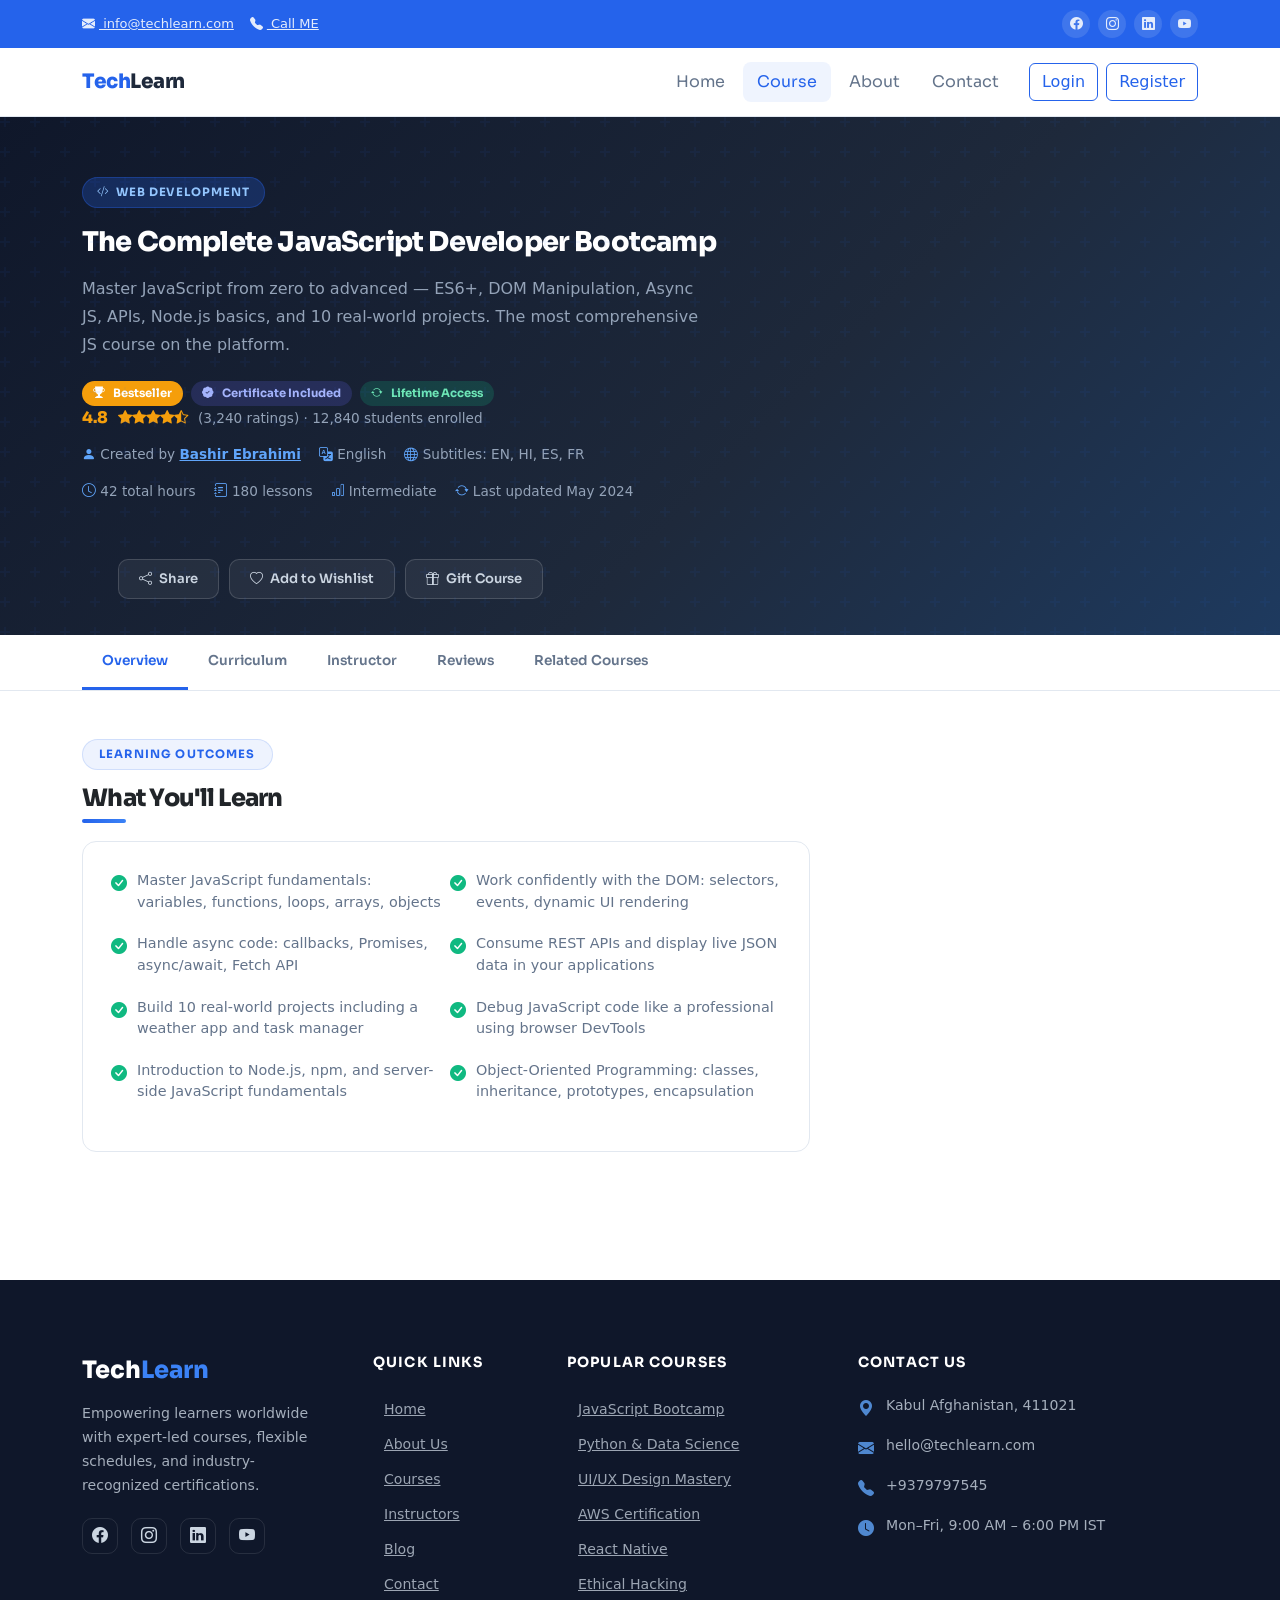
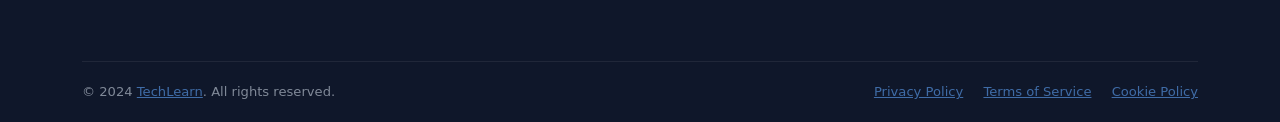
==== commit 1ed7b051: "Enhance course details page with new layout, badges, and sticky navigation" ====
--- a/course-details.html
+++ b/course-details.html
@@ -141,19 +141,17 @@
 
           <h1>The Complete JavaScript Developer Bootcamp</h1>
           <p class="hero-desc">
-             Master JavaScript from zero to advanced — ES6+, DOM Manipulation,
-              Async JS, APIs, Node.js basics, and 10 real-world projects. The
-              most comprehensive JS course on the platform.
+            Master JavaScript from zero to advanced — ES6+, DOM Manipulation,
+            Async JS, APIs, Node.js basics, and 10 real-world projects. The
+            most comprehensive JS course on the platform.
           </p>
 
           <!-- Badges -->
-           <div class="d-flex gap-2 flex-wrap mg-3">
+          <div class="d-flex gap-2 flex-wrap mg-3">
             <span class="hero-badge-pill hbp-best">
               <i class="bi bi-trophy-fill me-1"></i>Bestseller
             </span>
-            <span
-                class="hero-badge-pill"
-                style="
+            <span class="hero-badge-pill" style="
                   background: rgba(99, 102, 241, 0.2);
                   color: #a5b4fc;
                   font-family: &quot;Sora&quot;, sans-serif;
@@ -161,13 +159,10 @@
                   font-weight: 700;
                   padding: 4px 11px;
                   border-radius: 20px;
-                "
-              >
-                <i class="bi bi-patch-check-fill me-1"></i>Certificate Included
-              </span>
-              <span
-                class="hero-badge-pill"
-                style="
+                ">
+              <i class="bi bi-patch-check-fill me-1"></i>Certificate Included
+            </span>
+            <span class="hero-badge-pill" style="
                   background: rgba(16, 185, 129, 0.2);
                   color: #6ee7b7;
                   font-family: &quot;Sora&quot;, sans-serif;
@@ -175,65 +170,138 @@
                   font-weight: 700;
                   padding: 4px 11px;
                   border-radius: 20px;
-                "
-              >
-                <i class="bi bi-arrow-repeat me-1"></i>Lifetime Access
-              </span>
-           </div>
-
-           <div class="hero-rating">
-              <span class="rating-num">4.8</span>
-              <span class="stars-hero">
-                <i class="bi bi-star-fill"></i><i class="bi bi-star-fill"></i
-                ><i class="bi bi-star-fill"></i><i class="bi bi-star-fill"></i
-                ><i class="bi bi-star-half"></i>
-              </span>
-              <span class="rating-count"
-                >(3,240 ratings) · 12,840 students enrolled</span
-              >
+                ">
+              <i class="bi bi-arrow-repeat me-1"></i>Lifetime Access
+            </span>
+          </div>
+
+          <div class="hero-rating">
+            <span class="rating-num">4.8</span>
+            <span class="stars-hero">
+              <i class="bi bi-star-fill"></i><i class="bi bi-star-fill"></i><i class="bi bi-star-fill"></i><i
+                class="bi bi-star-fill"></i><i class="bi bi-star-half"></i>
+            </span>
+            <span class="rating-count">(3,240 ratings) · 12,840 students enrolled</span>
+          </div>
+
+          <!-- Meta -->
+          <div class="hero-meta">
+            <span><i class="bi bi-person-fill"></i> Created by
+              <a href="#instructor" style="color: #60a5fa; font-weight: 600">Bashir Ebrahimi</a></span>
+            <span><i class="bi bi-translate"></i> English</span>
+            <span><i class="bi bi-globe"></i> Subtitles: EN, HI, ES, FR</span>
+          </div>
+          <div class="hero-meta">
+            <span><i class="bi bi-clock"></i> 42 total hours</span>
+            <span><i class="bi bi-journal-text"></i> 180 lessons</span>
+            <span><i class="bi bi-bar-chart"></i> Intermediate</span>
+            <span><i class="bi bi-arrow-repeat"></i> Last updated May 2024</span>
+          </div>
+          <!-- Actions -->
+          <div class="hero-actions">
+            <button class="btn-share">
+              <i class="bi bi-share"></i> Share
+            </button>
+            <button class="btn-wish-hero" id="heroWishBtn" onclick="toggleHeroWish()">
+              <i class="bi bi-heart" id="heroHeartIcon"></i> Add to Wishlist
+            </button>
+            <button class="btn-share">
+              <i class="bi bi-gift"></i> Gift Course
+            </button>
+          </div>
+        </div>
+      </div>
+    </div>
+  </section>
+
+  <!-- sticky course nav -->
+  <div class="course-nav">
+    <div class="container">
+      <div class="d-flex overflow-auto" style="scrollbar-width: none;">
+        <a href="#overview" class="nav-link1 active" onclick="setActiveTab(This)">Overview</a>
+        <a href="#" class="nav-link1" onclick="setActiveTab(This)">Curriculum</a>
+        <a href="#" class="nav-link1" onclick="setActiveTab(This)">Instructor</a>
+        <a href="#" class="nav-link1" onclick="setActiveTab(This)">Reviews</a>
+        <a href="#" class="nav-link1" onclick="setActiveTab(This)">Related Courses</a>
+      </div>
+    </div>
+  </div>
+
+  <section class="container" style="padding-top: 48px; padding-bottom: 80px;">
+    <div class="row g-5">
+      <!-- Left Content -->
+      <div class="col-lg-8">
+        <section id="overview">
+          <div class="detail-section pt-0">
+            <div class="section-tag1">Learning Outcomes</div>
+            <h2 class="section-title1">What You'll Learn</h2>
+            <div class="divider1"></div>
+
+            <div class="learn-grid">
+              <div class="row g-2">
+                <div class="col-md-6">
+                  <div class="learn-item">
+                    <i class="bi bi-check-circle-fill"></i>
+                    <span>
+                      Master JavaScript fundamentals: variables, functions,
+                      loops, arrays, objects
+                    </span>
+                  </div>
+                </div>
+                <div class="col-md-6">
+                  <div class="learn-item">
+                    <i class="bi bi-check-circle-fill"></i><span>Work confidently with the DOM: selectors, events,
+                      dynamic UI rendering</span>
+                  </div>
+                </div>
+                <div class="col-md-6">
+                  <div class="learn-item">
+                    <i class="bi bi-check-circle-fill"></i><span>Handle async code: callbacks, Promises, async/await,
+                      Fetch API</span>
+                  </div>
+                </div>
+                <div class="col-md-6">
+                  <div class="learn-item">
+                    <i class="bi bi-check-circle-fill"></i><span>Consume REST APIs and display live JSON data in your
+                      applications</span>
+                  </div>
+                </div>
+                <div class="col-md-6">
+                  <div class="learn-item">
+                    <i class="bi bi-check-circle-fill"></i><span>Build 10 real-world projects including a weather app
+                      and task manager</span>
+                  </div>
+                </div>
+                <div class="col-md-6">
+                  <div class="learn-item">
+                    <i class="bi bi-check-circle-fill"></i><span>Debug JavaScript code like a professional using browser
+                      DevTools</span>
+                  </div>
+                </div>
+                <div class="col-md-6">
+                  <div class="learn-item">
+                    <i class="bi bi-check-circle-fill"></i><span>Introduction to Node.js, npm, and server-side
+                      JavaScript fundamentals</span>
+                  </div>
+                </div>
+                <div class="col-md-6">
+                  <div class="learn-item">
+                    <i class="bi bi-check-circle-fill"></i><span>Object-Oriented Programming: classes, inheritance,
+                      prototypes, encapsulation</span>
+                  </div>
+                </div>
+                <div class="col-md-6">
+                </div>
+              </div>
+
             </div>
 
-            <!-- Meta -->
-            <div class="hero-meta">
-              <span
-                ><i class="bi bi-person-fill"></i> Created by
-                <a href="#instructor" style="color: #60a5fa; font-weight: 600"
-                  >Bashir Ebrahimi</a
-                ></span
-              >
-              <span><i class="bi bi-translate"></i> English</span>
-              <span><i class="bi bi-globe"></i> Subtitles: EN, HI, ES, FR</span>
-            </div>
-            <div class="hero-meta">
-              <span><i class="bi bi-clock"></i> 42 total hours</span>
-              <span><i class="bi bi-journal-text"></i> 180 lessons</span>
-              <span><i class="bi bi-bar-chart"></i> Intermediate</span>
-              <span
-                ><i class="bi bi-arrow-repeat"></i> Last updated May 2024</span
-              >
-            </div>
-           <!-- Actions -->
-            <div class="hero-actions">
-              <button class="btn-share">
-                <i class="bi bi-share"></i> Share
-              </button>
-              <button
-                class="btn-wish-hero"
-                id="heroWishBtn"
-                onclick="toggleHeroWish()"
-              >
-                <i class="bi bi-heart" id="heroHeartIcon"></i> Add to Wishlist
-              </button>
-              <button class="btn-share">
-                <i class="bi bi-gift"></i> Gift Course
-              </button>
-            </div> 
-        </div>
+        </section>
       </div>
     </div>
   </section>
 
-  
+
 
   <!-- =============================================
      10. FOOTER
--- a/css/course-details.css
+++ b/css/course-details.css
@@ -4,7 +4,13 @@
     position: relative;
     overflow: hidden;
 }
-
+#course-hero::before {
+  content: "";
+  position: absolute;
+  inset: 0;
+  background: url("data:image/svg+xml,%3Csvg width='60' height='60' viewBox='0 0 60 60' xmlns='http://www.w3.org/2000/svg'%3E%3Cg fill='%232563EB' fill-opacity='0.06'%3E%3Cpath d='M36 34v-4h-2v4h-4v2h4v4h2v-4h4v-2h-4zm0-30V0h-2v4h-4v2h4v4h2V6h4V4h-4zM6 34v-4H4v4H0v2h4v4h2v-4h4v-2H6zM6 4V0H4v4H0v2h4v4h2V6h4V4H6z'/%3E%3C/g%3E%3C/svg%3E");
+  pointer-events: none;
+}
 .hero-cat-tag{
     display: inline-flex;
     align-items: center;
@@ -82,4 +88,141 @@
 .hbp-new{
     background: #10b981;
   color: #fff;
+}
+
+.hero-meta{
+    display: flex;
+    flex-wrap: wrap;
+    gap: 18px;
+    color: #94a3b8;
+    font-size: 0.85rem;
+    margin-bottom: 16px;
+}
+
+.hero-meta i{
+    color: #60a5fa;
+}
+
+.hero-actions{
+    display: flex;
+    gap: 10px;
+    margin-top: 22px;
+    padding: 36px;
+}
+.btn-share,
+.btn-wish-hero{
+    font-family: "Sora",sans-serif;
+    font-size: 0.82rem;
+    font-weight: 600;
+    padding: 9px 20px;
+    border-radius: 10px;
+    border: 1px solid rgba(255, 255, 255, 0.15);
+    color: #cbd5e1;
+    background: rgba(255, 255, 255, 0.06);
+    display: inline-flex;
+    align-items: center;
+    gap: 7px;
+    transition: all var(--transistion);
+    cursor: pointer;
+}
+
+.btn-share:hover,
+.btn-wish-hero:hover{
+     background: rgba(255, 255, 255, 0.14);
+     color: #fff;
+     border-color: rgba(255, 255, 255, 0.3);
+}
+
+
+/* =============================================
+       NAV TABS (Content / Curriculum / Instructor / Reviews)
+    ============================================= */
+.course-nav {
+  background: var(--bg-section);
+  border-bottom: 1px solid var(--border);
+  position: sticky;
+  top: 73px;
+  z-index: 150;
+}
+.course-nav .nav-link1 {
+    text-decoration: none;
+  font-family: "Sora", sans-serif;
+  font-size: 0.85rem;
+  font-weight: 600;
+  color: var(--text-secondary) !important;
+  padding: 16px 20px !important;
+  border-radius: 0;
+  border-bottom: 3px solid transparent;
+  transition: all var(--transition);
+}
+.course-nav .nav-link1:hover {
+  color: var(--primary) !important;
+  border-bottom-color: rgba(37, 99, 235, 0.3);
+}
+.course-nav .nav-link1.active {
+  color: var(--primary) !important;
+  border-bottom-color: var(--primary);
+  background: transparent;
+}
+
+.detail-section{
+    padding: 48px 0;
+    border-bottom: 1px solid var(--border);
+}
+
+.detail-section:last-child{
+    border-bottom: none;
+}
+
+.section-tag1{
+    display: inline-block;
+  background: rgba(37, 99, 235, 0.08);
+  color: var(--primary);
+  font-family: "Sora", sans-serif;
+  font-size: 0.72rem;
+  font-weight: 700;
+  letter-spacing: 0.1em;
+  text-transform: uppercase;
+  padding: 6px 16px;
+  border-radius: 50px;
+  margin-bottom: 14px;
+  border: 1px solid rgba(37, 99, 235, 0.15);
+}
+
+.section-title1{
+    font-size: 1.5rem;
+  font-weight: 800;
+  letter-spacing: -0.03em;
+  margin-bottom: 6px;
+}
+
+.divider1{
+    width:44px;
+    height: 4px;
+    background: linear-gradient(90deg, var(--primary),var(--secondary));
+    border-radius: 99px;
+    margin-bottom: 18px;
+}
+
+.learn-grid{
+background: var(--bg-section);
+  border: 1.5px solid var(--border);
+  border-radius: var(--radius);
+  padding: 28px;
+}
+
+.learn-item{
+    display: flex;
+    align-items: flex-start;
+    gap: 10px;
+    font-size: 0.9rem;
+    color: var(--text-secondary);
+    margin-bottom: 12px;
+}
+
+.learn-item i{
+    color: var(--success);
+    font-size: 1rem;
+    margin-top: 2px;
+
 }
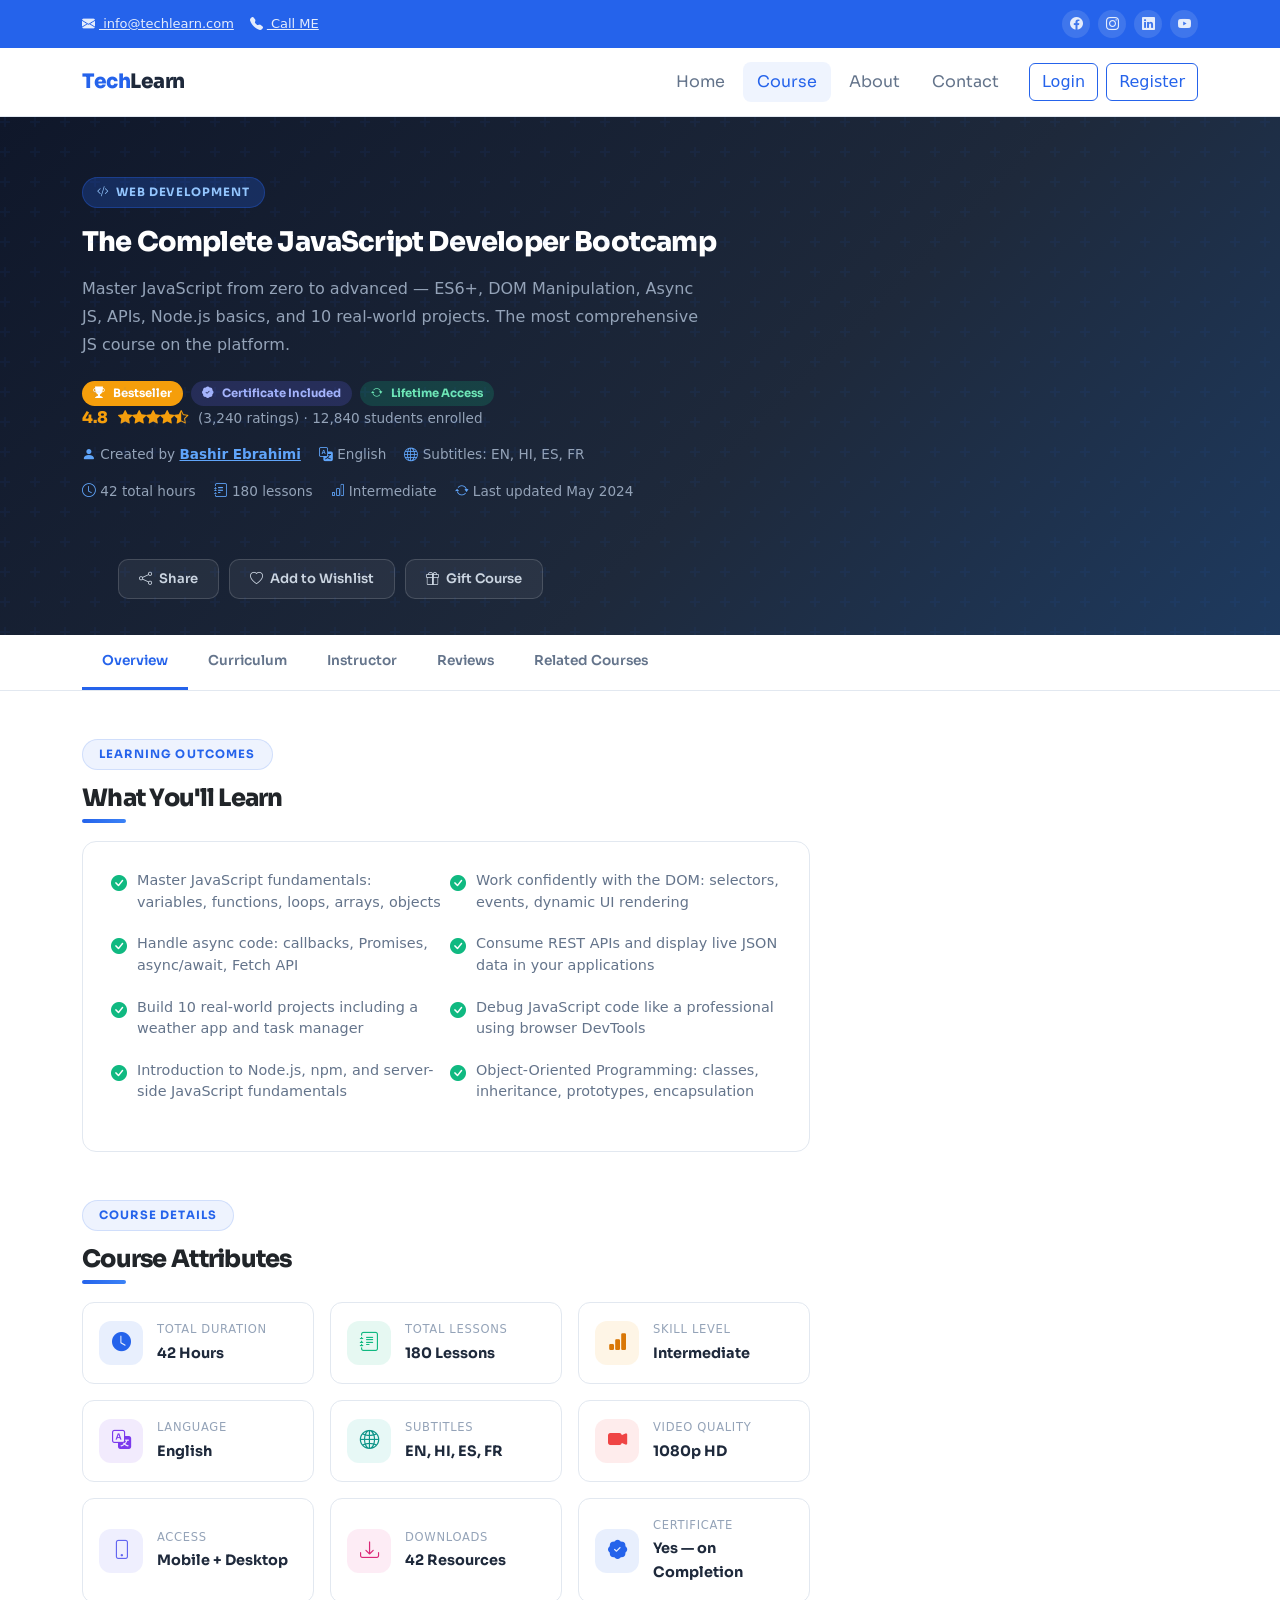
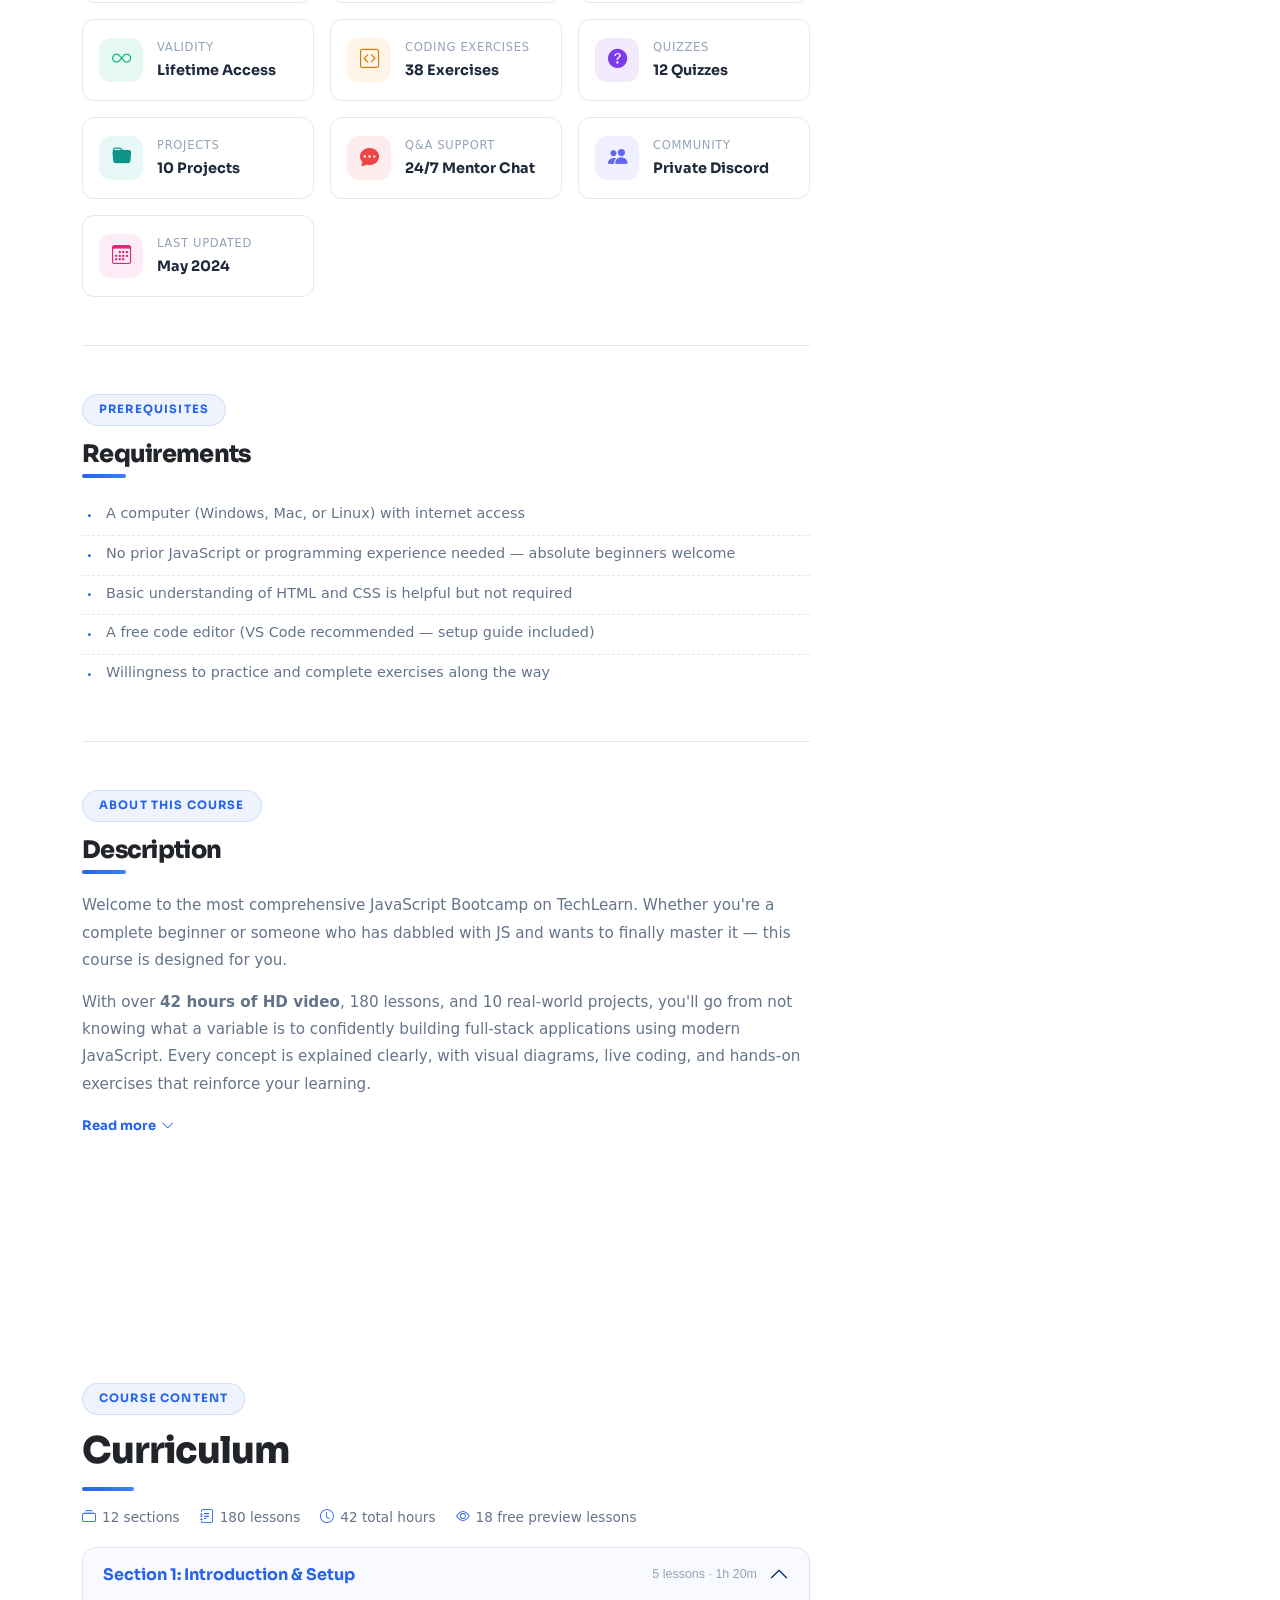
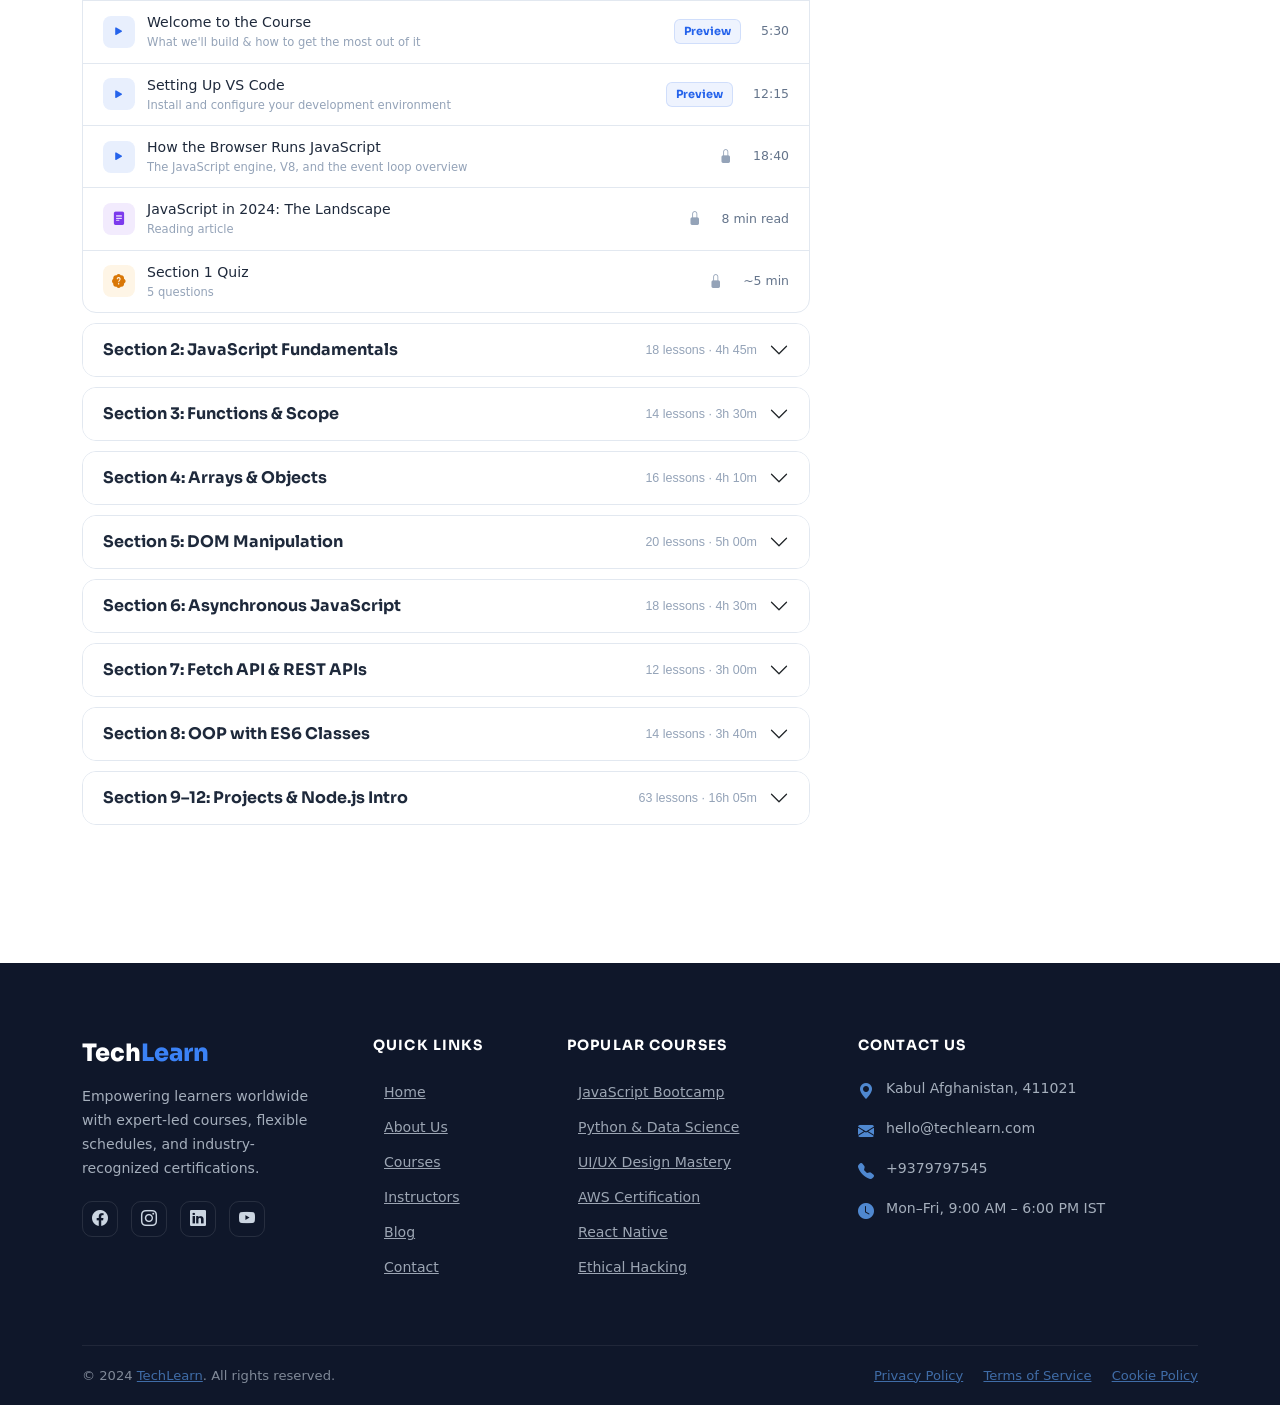
==== commit f9df680c: "Add course attributes section and requirements to course details page" ====
--- a/course-details.html
+++ b/course-details.html
@@ -219,7 +219,7 @@
     <div class="container">
       <div class="d-flex overflow-auto" style="scrollbar-width: none;">
         <a href="#overview" class="nav-link1 active" onclick="setActiveTab(This)">Overview</a>
-        <a href="#" class="nav-link1" onclick="setActiveTab(This)">Curriculum</a>
+        <a href="#curriculum" class="nav-link1" onclick="setActiveTab(This)">Curriculum</a>
         <a href="#" class="nav-link1" onclick="setActiveTab(This)">Instructor</a>
         <a href="#" class="nav-link1" onclick="setActiveTab(This)">Reviews</a>
         <a href="#" class="nav-link1" onclick="setActiveTab(This)">Related Courses</a>
@@ -296,9 +296,900 @@
 
             </div>
 
+            <!-- Course Attributes -->
+
+            <div class="detail-section">
+              <div class="section-tag1">Course Details</div>
+              <h2 class="section-title1">Course Attributes</h2>
+              <div class="divider1"></div>
+
+              <div class="attr-grid">
+                <div class="attr-card">
+                  <div class="attr-icon ai-blue">
+                    <i class="bi bi-clock-fill"></i>
+                  </div>
+                  <div class="attr-info">
+                    <small>Total Duration</small><strong>42 Hours</strong>
+                  </div>
+                </div>
+                <div class="attr-card">
+                  <div class="attr-icon ai-green">
+                    <i class="bi bi-journal-text"></i>
+                  </div>
+                  <div class="attr-info">
+                    <small>Total Lessons</small><strong>180 Lessons</strong>
+                  </div>
+                </div>
+                <div class="attr-card">
+                  <div class="attr-icon ai-yellow">
+                    <i class="bi bi-bar-chart-fill"></i>
+                  </div>
+                  <div class="attr-info">
+                    <small>Skill Level</small><strong>Intermediate</strong>
+                  </div>
+                </div>
+                <div class="attr-card">
+                  <div class="attr-icon ai-purple">
+                    <i class="bi bi-translate"></i>
+                  </div>
+                  <div class="attr-info">
+                    <small>Language</small><strong>English</strong>
+                  </div>
+                </div>
+                <div class="attr-card">
+                  <div class="attr-icon ai-teal">
+                    <i class="bi bi-globe2"></i>
+                  </div>
+                  <div class="attr-info">
+                    <small>Subtitles</small><strong>EN, HI, ES, FR</strong>
+                  </div>
+                </div>
+                <div class="attr-card">
+                  <div class="attr-icon ai-red">
+                    <i class="bi bi-camera-video-fill"></i>
+                  </div>
+                  <div class="attr-info">
+                    <small>Video Quality</small><strong>1080p HD</strong>
+                  </div>
+                </div>
+                <div class="attr-card">
+                  <div class="attr-icon ai-indigo">
+                    <i class="bi bi-phone"></i>
+                  </div>
+                  <div class="attr-info">
+                    <small>Access</small><strong>Mobile + Desktop</strong>
+                  </div>
+                </div>
+                <div class="attr-card">
+                  <div class="attr-icon ai-pink">
+                    <i class="bi bi-download"></i>
+                  </div>
+                  <div class="attr-info">
+                    <small>Downloads</small><strong>42 Resources</strong>
+                  </div>
+                </div>
+                <div class="attr-card">
+                  <div class="attr-icon ai-blue">
+                    <i class="bi bi-patch-check-fill"></i>
+                  </div>
+                  <div class="attr-info">
+                    <small>Certificate</small><strong>Yes — on Completion</strong>
+                  </div>
+                </div>
+                <div class="attr-card">
+                  <div class="attr-icon ai-green">
+                    <i class="bi bi-infinity"></i>
+                  </div>
+                  <div class="attr-info">
+                    <small>Validity</small><strong>Lifetime Access</strong>
+                  </div>
+                </div>
+                <div class="attr-card">
+                  <div class="attr-icon ai-yellow">
+                    <i class="bi bi-code-square"></i>
+                  </div>
+                  <div class="attr-info">
+                    <small>Coding Exercises</small><strong>38 Exercises</strong>
+                  </div>
+                </div>
+                <div class="attr-card">
+                  <div class="attr-icon ai-purple">
+                    <i class="bi bi-question-circle-fill"></i>
+                  </div>
+                  <div class="attr-info">
+                    <small>Quizzes</small><strong>12 Quizzes</strong>
+                  </div>
+                </div>
+                <div class="attr-card">
+                  <div class="attr-icon ai-teal">
+                    <i class="bi bi-folder-fill"></i>
+                  </div>
+                  <div class="attr-info">
+                    <small>Projects</small><strong>10 Projects</strong>
+                  </div>
+                </div>
+                <div class="attr-card">
+                  <div class="attr-icon ai-red">
+                    <i class="bi bi-chat-dots-fill"></i>
+                  </div>
+                  <div class="attr-info">
+                    <small>Q&amp;A Support</small><strong>24/7 Mentor Chat</strong>
+                  </div>
+                </div>
+                <div class="attr-card">
+                  <div class="attr-icon ai-indigo">
+                    <i class="bi bi-people-fill"></i>
+                  </div>
+                  <div class="attr-info">
+                    <small>Community</small><strong>Private Discord</strong>
+                  </div>
+                </div>
+                <div class="attr-card">
+                  <div class="attr-icon ai-pink">
+                    <i class="bi bi-calendar3"></i>
+                  </div>
+                  <div class="attr-info">
+                    <small>Last Updated</small><strong>May 2024</strong>
+                  </div>
+                </div>
+              </div>
+
+
+
+            </div>
+
+            <!-- Requirements -->
+            <div class="detail-section">
+              <div class="section-tag1">Prerequisites</div>
+              <h2 class="section-title1">Requirements</h2>
+              <div class="divider1"></div>
+              <ul class="req-list">
+                <li>
+                  <i class="bi bi-dot"></i>A computer (Windows, Mac, or Linux)
+                  with internet access
+                </li>
+                <li>
+                  <i class="bi bi-dot"></i>No prior JavaScript or programming
+                  experience needed — absolute beginners welcome
+                </li>
+                <li>
+                  <i class="bi bi-dot"></i>Basic understanding of HTML and CSS
+                  is helpful but not required
+                </li>
+                <li>
+                  <i class="bi bi-dot"></i>A free code editor (VS Code
+                  recommended — setup guide included)
+                </li>
+                <li>
+                  <i class="bi bi-dot"></i>Willingness to practice and complete
+                  exercises along the way
+                </li>
+              </ul>
+            </div>
+
+            <!-- Description -->
+            <div class="detail-section">
+              <div class="section-tag1">About This Course</div>
+              <h2 class="section-title1">Description</h2>
+              <div class="divider1"></div>
+              <div class="description-text">
+                <p>
+                  Welcome to the most comprehensive JavaScript Bootcamp on
+                  TechLearn. Whether you're a complete beginner or someone who
+                  has dabbled with JS and wants to finally master it — this
+                  course is designed for you.
+                </p>
+                <p>
+                  With over <strong>42 hours of HD video</strong>, 180 lessons,
+                  and 10 real-world projects, you'll go from not knowing what a
+                  variable is to confidently building full-stack applications
+                  using modern JavaScript. Every concept is explained clearly,
+                  with visual diagrams, live coding, and hands-on exercises that
+                  reinforce your learning.
+                </p>
+                <div id="extraDesc" style="display: none">
+                  <p>
+                    This course covers everything: the JavaScript language
+                    fundamentals, DOM manipulation, event handling,
+                    object-oriented programming with ES6 classes, asynchronous
+                    programming with Promises and async/await, REST API
+                    consumption with Fetch, and an introduction to Node.js for
+                    server-side development.
+                  </p>
+                  <p>
+                    You'll build a weather app that consumes a live API, a task
+                    manager with localStorage persistence, a budget tracker, an
+                    image gallery with filtering, and 6 more projects — each one
+                    designed to solidify a core concept while building something
+                    real and impressive for your portfolio.
+                  </p>
+                  <p>
+                    The course includes 38 coding exercises with automatic
+                    hints, 12 section quizzes, downloadable cheat sheets, and
+                    access to our private Discord community where you can get
+                    help from both the instructor and fellow students.
+                  </p>
+                </div>
+                <button class="read-more-btn" id="readMoreBtn" onclick="toggleReadMore()">
+                  Read more <i class="bi bi-chevron-down"></i>
+                </button>
+              </div>
+            </div>
+
+
+
+
+
+
+
+
         </section>
+
+        <!-- curriculum  -->
+         <section id="curriculum">
+            <div class="detail-section">
+              <div class="section-tag">Course Content</div>
+              <h2 class="section-title">Curriculum</h2>
+              <div class="divider"></div>
+
+              <div class="curriculum-stats">
+                <span><i class="bi bi-collection"></i> 12 sections</span>
+                <span><i class="bi bi-journal-text"></i> 180 lessons</span>
+                <span><i class="bi bi-clock"></i> 42 total hours</span>
+                <span><i class="bi bi-eye"></i> 18 free preview lessons</span>
+              </div>
+
+              <div class="accordion" id="curriculumAccordion">
+                <!-- Section 1 -->
+                <div class="accordion-item">
+                  <h2 class="accordion-header">
+                    <button
+                      class="accordion-button"
+                      type="button"
+                      data-bs-toggle="collapse"
+                      data-bs-target="#sec1"
+                    >
+                      <div class="d-flex align-items-center w-100">
+                        <span>Section 1: Introduction &amp; Setup</span>
+                        <span class="section-meta">5 lessons · 1h 20m</span>
+                      </div>
+                    </button>
+                  </h2>
+                  <div
+                    id="sec1"
+                    class="accordion-collapse collapse show"
+                    data-bs-parent="#curriculumAccordion"
+                  >
+                    <div class="accordion-body p-0">
+                      <div class="lesson-row">
+                        <div class="lesson-icon li-video">
+                          <i class="bi bi-play-fill"></i>
+                        </div>
+                        <div class="lesson-title">
+                          Welcome to the Course<span
+                            >What we'll build &amp; how to get the most out of
+                            it</span
+                          >
+                        </div>
+                        <span class="lesson-preview">Preview</span
+                        ><span class="lesson-duration ms-2">5:30</span>
+                      </div>
+                      <div class="lesson-row">
+                        <div class="lesson-icon li-video">
+                          <i class="bi bi-play-fill"></i>
+                        </div>
+                        <div class="lesson-title">
+                          Setting Up VS Code<span
+                            >Install and configure your development
+                            environment</span
+                          >
+                        </div>
+                        <span class="lesson-preview">Preview</span
+                        ><span class="lesson-duration ms-2">12:15</span>
+                      </div>
+                      <div class="lesson-row">
+                        <div class="lesson-icon li-video">
+                          <i class="bi bi-play-fill"></i>
+                        </div>
+                        <div class="lesson-title">
+                          How the Browser Runs JavaScript<span
+                            >The JavaScript engine, V8, and the event loop
+                            overview</span
+                          >
+                        </div>
+                        <span class="lesson-lock"
+                          ><i class="bi bi-lock-fill"></i></span
+                        ><span class="lesson-duration ms-2">18:40</span>
+                      </div>
+                      <div class="lesson-row">
+                        <div class="lesson-icon li-read">
+                          <i class="bi bi-file-text-fill"></i>
+                        </div>
+                        <div class="lesson-title">
+                          JavaScript in 2024: The Landscape<span
+                            >Reading article</span
+                          >
+                        </div>
+                        <span class="lesson-lock"
+                          ><i class="bi bi-lock-fill"></i></span
+                        ><span class="lesson-duration ms-2">8 min read</span>
+                      </div>
+                      <div class="lesson-row">
+                        <div class="lesson-icon li-quiz">
+                          <i class="bi bi-patch-question-fill"></i>
+                        </div>
+                        <div class="lesson-title">
+                          Section 1 Quiz<span>5 questions</span>
+                        </div>
+                        <span class="lesson-lock"
+                          ><i class="bi bi-lock-fill"></i></span
+                        ><span class="lesson-duration ms-2">~5 min</span>
+                      </div>
+                    </div>
+                  </div>
+                </div>
+
+                <!-- Section 2 -->
+                <div class="accordion-item">
+                  <h2 class="accordion-header">
+                    <button
+                      class="accordion-button collapsed"
+                      type="button"
+                      data-bs-toggle="collapse"
+                      data-bs-target="#sec2"
+                    >
+                      <div class="d-flex align-items-center w-100">
+                        <span>Section 2: JavaScript Fundamentals</span>
+                        <span class="section-meta">18 lessons · 4h 45m</span>
+                      </div>
+                    </button>
+                  </h2>
+                  <div
+                    id="sec2"
+                    class="accordion-collapse collapse"
+                    data-bs-parent="#curriculumAccordion"
+                  >
+                    <div class="accordion-body p-0">
+                      <div class="lesson-row">
+                        <div class="lesson-icon li-video">
+                          <i class="bi bi-play-fill"></i>
+                        </div>
+                        <div class="lesson-title">
+                          Variables: var, let &amp; const<span
+                            >Scope, hoisting, and best practices</span
+                          >
+                        </div>
+                        <span class="lesson-preview">Preview</span
+                        ><span class="lesson-duration ms-2">22:00</span>
+                      </div>
+                      <div class="lesson-row">
+                        <div class="lesson-icon li-video">
+                          <i class="bi bi-play-fill"></i>
+                        </div>
+                        <div class="lesson-title">
+                          Data Types &amp; Type Coercion<span
+                            >Strings, Numbers, Booleans, null, undefined,
+                            Symbol</span
+                          >
+                        </div>
+                        <span class="lesson-lock"
+                          ><i class="bi bi-lock-fill"></i></span
+                        ><span class="lesson-duration ms-2">28:15</span>
+                      </div>
+                      <div class="lesson-row">
+                        <div class="lesson-icon li-code">
+                          <i class="bi bi-code-slash"></i>
+                        </div>
+                        <div class="lesson-title">
+                          Exercise: Data Type Practice<span
+                            >Coding exercise with auto-hints</span
+                          >
+                        </div>
+                        <span class="lesson-lock"
+                          ><i class="bi bi-lock-fill"></i></span
+                        ><span class="lesson-duration ms-2">Exercise</span>
+                      </div>
+                      <div class="lesson-row">
+                        <div class="lesson-icon li-video">
+                          <i class="bi bi-play-fill"></i>
+                        </div>
+                        <div class="lesson-title">
+                          Operators &amp; Expressions<span
+                            >Arithmetic, comparison, logical, ternary</span
+                          >
+                        </div>
+                        <span class="lesson-lock"
+                          ><i class="bi bi-lock-fill"></i></span
+                        ><span class="lesson-duration ms-2">31:20</span>
+                      </div>
+                      <div class="lesson-row">
+                        <div class="lesson-icon li-video">
+                          <i class="bi bi-play-fill"></i>
+                        </div>
+                        <div class="lesson-title">
+                          Control Flow: if / else / switch<span
+                            >Making decisions in your code</span
+                          >
+                        </div>
+                        <span class="lesson-lock"
+                          ><i class="bi bi-lock-fill"></i></span
+                        ><span class="lesson-duration ms-2">25:10</span>
+                      </div>
+                      <div class="lesson-row">
+                        <div class="lesson-icon li-video">
+                          <i class="bi bi-play-fill"></i>
+                        </div>
+                        <div class="lesson-title">
+                          Loops: for, while, do-while, forEach<span
+                            >Iteration patterns and best use cases</span
+                          >
+                        </div>
+                        <span class="lesson-lock"
+                          ><i class="bi bi-lock-fill"></i></span
+                        ><span class="lesson-duration ms-2">35:50</span>
+                      </div>
+                      <div class="lesson-row">
+                        <div class="lesson-icon li-quiz">
+                          <i class="bi bi-patch-question-fill"></i>
+                        </div>
+                        <div class="lesson-title">
+                          Section 2 Quiz<span>10 questions</span>
+                        </div>
+                        <span class="lesson-lock"
+                          ><i class="bi bi-lock-fill"></i></span
+                        ><span class="lesson-duration ms-2">~10 min</span>
+                      </div>
+                    </div>
+                  </div>
+                </div>
+
+                <!-- Section 3 -->
+                <div class="accordion-item">
+                  <h2 class="accordion-header">
+                    <button
+                      class="accordion-button collapsed"
+                      type="button"
+                      data-bs-toggle="collapse"
+                      data-bs-target="#sec3"
+                    >
+                      <div class="d-flex align-items-center w-100">
+                        <span>Section 3: Functions &amp; Scope</span>
+                        <span class="section-meta">14 lessons · 3h 30m</span>
+                      </div>
+                    </button>
+                  </h2>
+                  <div
+                    id="sec3"
+                    class="accordion-collapse collapse"
+                    data-bs-parent="#curriculumAccordion"
+                  >
+                    <div class="accordion-body p-0">
+                      <div class="lesson-row">
+                        <div class="lesson-icon li-video">
+                          <i class="bi bi-play-fill"></i>
+                        </div>
+                        <div class="lesson-title">
+                          Function Declarations vs Expressions<span
+                            >Hoisting, naming, and when to use each</span
+                          >
+                        </div>
+                        <span class="lesson-lock"
+                          ><i class="bi bi-lock-fill"></i></span
+                        ><span class="lesson-duration ms-2">20:30</span>
+                      </div>
+                      <div class="lesson-row">
+                        <div class="lesson-icon li-video">
+                          <i class="bi bi-play-fill"></i>
+                        </div>
+                        <div class="lesson-title">
+                          Arrow Functions &amp; this<span
+                            >ES6 syntax, lexical this, and common pitfalls</span
+                          >
+                        </div>
+                        <span class="lesson-preview">Preview</span
+                        ><span class="lesson-duration ms-2">26:45</span>
+                      </div>
+                      <div class="lesson-row">
+                        <div class="lesson-icon li-video">
+                          <i class="bi bi-play-fill"></i>
+                        </div>
+                        <div class="lesson-title">
+                          Closures Deep Dive<span
+                            >Factory functions, data privacy, real-world
+                            patterns</span
+                          >
+                        </div>
+                        <span class="lesson-lock"
+                          ><i class="bi bi-lock-fill"></i></span
+                        ><span class="lesson-duration ms-2">34:10</span>
+                      </div>
+                      <div class="lesson-row">
+                        <div class="lesson-icon li-code">
+                          <i class="bi bi-code-slash"></i>
+                        </div>
+                        <div class="lesson-title">
+                          Exercise: Build a Counter with Closures<span
+                            >Coding exercise</span
+                          >
+                        </div>
+                        <span class="lesson-lock"
+                          ><i class="bi bi-lock-fill"></i></span
+                        ><span class="lesson-duration ms-2">Exercise</span>
+                      </div>
+                    </div>
+                  </div>
+                </div>
+
+                <!-- Section 4 -->
+                <div class="accordion-item">
+                  <h2 class="accordion-header">
+                    <button
+                      class="accordion-button collapsed"
+                      type="button"
+                      data-bs-toggle="collapse"
+                      data-bs-target="#sec4"
+                    >
+                      <div class="d-flex align-items-center w-100">
+                        <span>Section 4: Arrays &amp; Objects</span>
+                        <span class="section-meta">16 lessons · 4h 10m</span>
+                      </div>
+                    </button>
+                  </h2>
+                  <div
+                    id="sec4"
+                    class="accordion-collapse collapse"
+                    data-bs-parent="#curriculumAccordion"
+                  >
+                    <div class="accordion-body p-0">
+                      <div class="lesson-row">
+                        <div class="lesson-icon li-video">
+                          <i class="bi bi-play-fill"></i>
+                        </div>
+                        <div class="lesson-title">
+                          Array Methods: map, filter, reduce, find<span
+                            >Functional programming patterns with arrays</span
+                          >
+                        </div>
+                        <span class="lesson-lock"
+                          ><i class="bi bi-lock-fill"></i></span
+                        ><span class="lesson-duration ms-2">42:20</span>
+                      </div>
+                      <div class="lesson-row">
+                        <div class="lesson-icon li-video">
+                          <i class="bi bi-play-fill"></i>
+                        </div>
+                        <div class="lesson-title">
+                          Destructuring &amp; Spread/Rest<span
+                            >Modern ES6+ syntax for cleaner code</span
+                          >
+                        </div>
+                        <span class="lesson-lock"
+                          ><i class="bi bi-lock-fill"></i></span
+                        ><span class="lesson-duration ms-2">28:55</span>
+                      </div>
+                      <div class="lesson-row">
+                        <div class="lesson-icon li-code">
+                          <i class="bi bi-code-slash"></i>
+                        </div>
+                        <div class="lesson-title">
+                          Exercise: Data Transformation Pipeline<span
+                            >Coding exercise using map/filter/reduce</span
+                          >
+                        </div>
+                        <span class="lesson-lock"
+                          ><i class="bi bi-lock-fill"></i></span
+                        ><span class="lesson-duration ms-2">Exercise</span>
+                      </div>
+                    </div>
+                  </div>
+                </div>
+
+                <!-- Section 5 -->
+                <div class="accordion-item">
+                  <h2 class="accordion-header">
+                    <button
+                      class="accordion-button collapsed"
+                      type="button"
+                      data-bs-toggle="collapse"
+                      data-bs-target="#sec5"
+                    >
+                      <div class="d-flex align-items-center w-100">
+                        <span>Section 5: DOM Manipulation</span>
+                        <span class="section-meta">20 lessons · 5h 00m</span>
+                      </div>
+                    </button>
+                  </h2>
+                  <div
+                    id="sec5"
+                    class="accordion-collapse collapse"
+                    data-bs-parent="#curriculumAccordion"
+                  >
+                    <div class="accordion-body p-0">
+                      <div class="lesson-row">
+                        <div class="lesson-icon li-video">
+                          <i class="bi bi-play-fill"></i>
+                        </div>
+                        <div class="lesson-title">
+                          Selecting &amp; Traversing the DOM<span
+                            >querySelector, getElementById, children,
+                            parentNode</span
+                          >
+                        </div>
+                        <span class="lesson-preview">Preview</span
+                        ><span class="lesson-duration ms-2">30:00</span>
+                      </div>
+                      <div class="lesson-row">
+                        <div class="lesson-icon li-video">
+                          <i class="bi bi-play-fill"></i>
+                        </div>
+                        <div class="lesson-title">
+                          Manipulating CSS Classes &amp; Styles<span
+                            >classList API, inline styles, dynamic theming</span
+                          >
+                        </div>
+                        <span class="lesson-lock"
+                          ><i class="bi bi-lock-fill"></i></span
+                        ><span class="lesson-duration ms-2">22:15</span>
+                      </div>
+                      <div class="lesson-row">
+                        <div class="lesson-icon li-video">
+                          <i class="bi bi-play-fill"></i>
+                        </div>
+                        <div class="lesson-title">
+                          Event Listeners &amp; Event Delegation<span
+                            >click, input, submit, bubbling, capturing</span
+                          >
+                        </div>
+                        <span class="lesson-lock"
+                          ><i class="bi bi-lock-fill"></i></span
+                        ><span class="lesson-duration ms-2">38:40</span>
+                      </div>
+                      <div class="lesson-row">
+                        <div class="lesson-icon li-dl">
+                          <i class="bi bi-download"></i>
+                        </div>
+                        <div class="lesson-title">
+                          DOM Cheat Sheet<span>Downloadable PDF reference</span>
+                        </div>
+                        <span class="lesson-lock"
+                          ><i class="bi bi-lock-fill"></i></span
+                        ><span class="lesson-duration ms-2">PDF</span>
+                      </div>
+                    </div>
+                  </div>
+                </div>
+
+                <!-- More sections collapsed -->
+                <div class="accordion-item">
+                  <h2 class="accordion-header">
+                    <button
+                      class="accordion-button collapsed"
+                      type="button"
+                      data-bs-toggle="collapse"
+                      data-bs-target="#sec6"
+                    >
+                      <div class="d-flex align-items-center w-100">
+                        <span>Section 6: Asynchronous JavaScript</span
+                        ><span class="section-meta">18 lessons · 4h 30m</span>
+                      </div>
+                    </button>
+                  </h2>
+                  <div
+                    id="sec6"
+                    class="accordion-collapse collapse"
+                    data-bs-parent="#curriculumAccordion"
+                  >
+                    <div class="accordion-body p-0">
+                      <div class="lesson-row">
+                        <div class="lesson-icon li-video">
+                          <i class="bi bi-play-fill"></i>
+                        </div>
+                        <div class="lesson-title">
+                          The Event Loop &amp; Call Stack<span
+                            >Deep understanding of JS concurrency model</span
+                          >
+                        </div>
+                        <span class="lesson-preview">Preview</span
+                        ><span class="lesson-duration ms-2">35:00</span>
+                      </div>
+                      <div class="lesson-row">
+                        <div class="lesson-icon li-video">
+                          <i class="bi bi-play-fill"></i>
+                        </div>
+                        <div class="lesson-title">
+                          Promises: Creating &amp; Chaining<span
+                            >.then(), .catch(), .finally(), Promise.all()</span
+                          >
+                        </div>
+                        <span class="lesson-lock"
+                          ><i class="bi bi-lock-fill"></i></span
+                        ><span class="lesson-duration ms-2">42:20</span>
+                      </div>
+                      <div class="lesson-row">
+                        <div class="lesson-icon li-video">
+                          <i class="bi bi-play-fill"></i>
+                        </div>
+                        <div class="lesson-title">
+                          async / await in Practice<span
+                            >Converting promise chains to clean async code</span
+                          >
+                        </div>
+                        <span class="lesson-lock"
+                          ><i class="bi bi-lock-fill"></i></span
+                        ><span class="lesson-duration ms-2">38:10</span>
+                      </div>
+                    </div>
+                  </div>
+                </div>
+                <div class="accordion-item">
+                  <h2 class="accordion-header">
+                    <button
+                      class="accordion-button collapsed"
+                      type="button"
+                      data-bs-toggle="collapse"
+                      data-bs-target="#sec7"
+                    >
+                      <div class="d-flex align-items-center w-100">
+                        <span>Section 7: Fetch API &amp; REST APIs</span
+                        ><span class="section-meta">12 lessons · 3h 00m</span>
+                      </div>
+                    </button>
+                  </h2>
+                  <div
+                    id="sec7"
+                    class="accordion-collapse collapse"
+                    data-bs-parent="#curriculumAccordion"
+                  >
+                    <div class="accordion-body p-0">
+                      <div class="lesson-row">
+                        <div class="lesson-icon li-video">
+                          <i class="bi bi-play-fill"></i>
+                        </div>
+                        <div class="lesson-title">
+                          What is a REST API?<span
+                            >HTTP methods, status codes, JSON payloads</span
+                          >
+                        </div>
+                        <span class="lesson-preview">Preview</span
+                        ><span class="lesson-duration ms-2">18:00</span>
+                      </div>
+                      <div class="lesson-row">
+                        <div class="lesson-icon li-video">
+                          <i class="bi bi-play-fill"></i>
+                        </div>
+                        <div class="lesson-title">
+                          Using Fetch API: GET, POST, PUT, DELETE<span
+                            >All HTTP verbs with real APIs</span
+                          >
+                        </div>
+                        <span class="lesson-lock"
+                          ><i class="bi bi-lock-fill"></i></span
+                        ><span class="lesson-duration ms-2">44:30</span>
+                      </div>
+                    </div>
+                  </div>
+                </div>
+                <div class="accordion-item">
+                  <h2 class="accordion-header">
+                    <button
+                      class="accordion-button collapsed"
+                      type="button"
+                      data-bs-toggle="collapse"
+                      data-bs-target="#sec8"
+                    >
+                      <div class="d-flex align-items-center w-100">
+                        <span>Section 8: OOP with ES6 Classes</span
+                        ><span class="section-meta">14 lessons · 3h 40m</span>
+                      </div>
+                    </button>
+                  </h2>
+                  <div
+                    id="sec8"
+                    class="accordion-collapse collapse"
+                    data-bs-parent="#curriculumAccordion"
+                  >
+                    <div class="accordion-body p-0">
+                      <div class="lesson-row">
+                        <div class="lesson-icon li-video">
+                          <i class="bi bi-play-fill"></i>
+                        </div>
+                        <div class="lesson-title">
+                          Classes, Constructors &amp; Methods<span
+                            >OOP fundamentals in modern JavaScript</span
+                          >
+                        </div>
+                        <span class="lesson-lock"
+                          ><i class="bi bi-lock-fill"></i></span
+                        ><span class="lesson-duration ms-2">32:10</span>
+                      </div>
+                    </div>
+                  </div>
+                </div>
+                <div class="accordion-item">
+                  <h2 class="accordion-header">
+                    <button
+                      class="accordion-button collapsed"
+                      type="button"
+                      data-bs-toggle="collapse"
+                      data-bs-target="#sec9"
+                    >
+                      <div class="d-flex align-items-center w-100">
+                        <span>Section 9–12: Projects &amp; Node.js Intro</span
+                        ><span class="section-meta">63 lessons · 16h 05m</span>
+                      </div>
+                    </button>
+                  </h2>
+                  <div
+                    id="sec9"
+                    class="accordion-collapse collapse"
+                    data-bs-parent="#curriculumAccordion"
+                  >
+                    <div class="accordion-body p-0">
+                      <div class="lesson-row">
+                        <div class="lesson-icon li-code">
+                          <i class="bi bi-code-slash"></i>
+                        </div>
+                        <div class="lesson-title">
+                          Project 1: Weather App<span
+                            >Fetch API + OpenWeather API</span
+                          >
+                        </div>
+                        <span class="lesson-lock"
+                          ><i class="bi bi-lock-fill"></i></span
+                        ><span class="lesson-duration ms-2">1h 20m</span>
+                      </div>
+                      <div class="lesson-row">
+                        <div class="lesson-icon li-code">
+                          <i class="bi bi-code-slash"></i>
+                        </div>
+                        <div class="lesson-title">
+                          Project 2: Task Manager with localStorage<span
+                            >CRUD operations + data persistence</span
+                          >
+                        </div>
+                        <span class="lesson-lock"
+                          ><i class="bi bi-lock-fill"></i></span
+                        ><span class="lesson-duration ms-2">1h 45m</span>
+                      </div>
+                      <div class="lesson-row">
+                        <div class="lesson-icon li-code">
+                          <i class="bi bi-code-slash"></i>
+                        </div>
+                        <div class="lesson-title">
+                          Project 3–10: Budget Tracker, Quiz App &amp; More<span
+                            >8 projects across remaining sections</span
+                          >
+                        </div>
+                        <span class="lesson-lock"
+                          ><i class="bi bi-lock-fill"></i></span
+                        ><span class="lesson-duration ms-2">10h+</span>
+                      </div>
+                      <div class="lesson-row">
+                        <div class="lesson-icon li-video">
+                          <i class="bi bi-play-fill"></i>
+                        </div>
+                        <div class="lesson-title">
+                          Introduction to Node.js<span
+                            >What is Node, npm, modules, and your first
+                            server</span
+                          >
+                        </div>
+                        <span class="lesson-lock"
+                          ><i class="bi bi-lock-fill"></i></span
+                        ><span class="lesson-duration ms-2">2h 10m</span>
+                      </div>
+                    </div>
+                  </div>
+                </div>
+              </div>
+              <!-- /accordion -->
+            </div>
+          </section>
+
       </div>
-    </div>
+  </section>
+  </div>
+  </div>
   </section>
 
 
--- a/css/course-details.css
+++ b/css/course-details.css
@@ -225,4 +225,267 @@
     font-size: 1rem;
     margin-top: 2px;
 
+}
+
+/* =============================================
+       COURSE ATTRIBUTES GRID
+    ============================================= */
+.attr-grid {
+  display: grid;
+  grid-template-columns: repeat(auto-fill, minmax(200px, 1fr));
+  gap: 16px;
+}
+.attr-card {
+  background: var(--bg-section);
+  border: 1.5px solid var(--border);
+  border-radius: 12px;
+  padding: 18px 16px;
+  display: flex;
+  align-items: center;
+  gap: 14px;
+  transition: all var(--transition);
+}
+.attr-card:hover {
+  border-color: rgba(37, 99, 235, 0.3);
+  box-shadow: var(--shadow-sm);
+  transform: translateY(-2px);
+}
+.attr-icon {
+  width: 44px;
+  height: 44px;
+  border-radius: 12px;
+  flex-shrink: 0;
+  display: flex;
+  align-items: center;
+  justify-content: center;
+  font-size: 1.2rem;
+}
+.ai-blue {
+  background: rgba(37, 99, 235, 0.1);
+  color: var(--primary);
+}
+.ai-green {
+  background: rgba(16, 185, 129, 0.1);
+  color: var(--success);
+}
+.ai-yellow {
+  background: rgba(245, 158, 11, 0.1);
+  color: #d97706;
+}
+.ai-red {
+  background: rgba(239, 68, 68, 0.1);
+  color: var(--danger);
+}
+.ai-purple {
+  background: rgba(124, 58, 237, 0.1);
+  color: #7c3aed;
+}
+.ai-teal {
+  background: rgba(20, 184, 166, 0.1);
+  color: #0d9488;
+}
+.ai-pink {
+  background: rgba(236, 72, 153, 0.1);
+  color: #db2777;
+}
+.ai-indigo {
+  background: rgba(99, 102, 241, 0.1);
+  color: #6366f1;
+}
+.attr-info small {
+  display: block;
+  font-size: 0.72rem;
+  color: var(--text-light);
+  font-weight: 500;
+  margin-bottom: 2px;
+  text-transform: uppercase;
+  letter-spacing: 0.06em;
+}
+.attr-info strong {
+  font-family: "Sora", sans-serif;
+  font-size: 0.9rem;
+  color: var(--text-primary);
+}
+
+/* =============================================
+       REQUIREMENTS & DESCRIPTION
+    ============================================= */
+.req-list {
+  list-style: none;
+  padding: 0;
+  margin: 0;
+}
+.req-list li {
+  display: flex;
+  align-items: flex-start;
+  gap: 10px;
+  font-size: 0.9rem;
+  color: var(--text-secondary);
+  padding: 7px 0;
+  border-bottom: 1px dashed var(--border);
+}
+.req-list li:last-child {
+  border: none;
+}
+.req-list i {
+  color: var(--primary);
+  flex-shrink: 0;
+  margin-top: 3px;
+}
+
+.description-text {
+  color: var(--text-secondary);
+  font-size: 0.95rem;
+  line-height: 1.8;
+}
+.description-text p {
+  margin-bottom: 14px;
+}
+.read-more-btn {
+  font-family: "Sora", sans-serif;
+  font-size: 0.82rem;
+  font-weight: 700;
+  color: var(--primary);
+  background: none;
+  border: none;
+  cursor: pointer;
+  display: inline-flex;
+  align-items: center;
+  gap: 5px;
+  padding: 0;
+  transition: gap var(--transition);
+}
+.read-more-btn:hover {
+  gap: 8px;
+}
+
+/* =============================================
+       CURRICULUM / ACCORDION
+    ============================================= */
+.curriculum-stats {
+  display: flex;
+  flex-wrap: wrap;
+  gap: 20px;
+  font-size: 0.85rem;
+  color: var(--text-secondary);
+  margin-bottom: 20px;
+}
+.curriculum-stats span {
+  display: flex;
+  align-items: center;
+  gap: 6px;
+}
+.curriculum-stats i {
+  color: var(--primary);
+}
+
+.accordion-item {
+  border: 1.5px solid var(--border) !important;
+  border-radius: var(--radius) !important;
+  margin-bottom: 10px;
+  overflow: hidden;
+}
+.accordion-button {
+  font-family: "Sora", sans-serif;
+  font-size: 0.92rem;
+  font-weight: 700;
+  color: var(--text-primary) !important;
+  background: var(--bg-section) !important;
+  padding: 16px 20px;
+  box-shadow: none !important;
+}
+.accordion-button:not(.collapsed) {
+  color: var(--primary) !important;
+  background: rgba(37, 99, 235, 0.03) !important;
+  border-bottom: 1.5px solid var(--border);
+}
+.accordion-button::after {
+  filter: none !important;
+}
+.section-meta {
+  font-family: "DM Sans", sans-serif;
+  font-size: 0.78rem;
+  font-weight: 400;
+  color: var(--text-light);
+  margin-left: auto;
+  padding-right: 12px;
+  white-space: nowrap;
+}
+
+.lesson-row {
+  display: flex;
+  align-items: center;
+  gap: 12px;
+  padding: 11px 20px;
+  border-bottom: 1px solid var(--border);
+  transition: background var(--transition);
+  cursor: pointer;
+}
+.lesson-row:last-child {
+  border-bottom: none;
+}
+.lesson-row:hover {
+  background: rgba(37, 99, 235, 0.03);
+}
+.lesson-icon {
+  width: 32px;
+  height: 32px;
+  border-radius: 8px;
+  flex-shrink: 0;
+  display: flex;
+  align-items: center;
+  justify-content: center;
+  font-size: 0.85rem;
+}
+.li-video {
+  background: rgba(37, 99, 235, 0.1);
+  color: var(--primary);
+}
+.li-quiz {
+  background: rgba(245, 158, 11, 0.1);
+  color: #d97706;
+}
+.li-code {
+  background: rgba(16, 185, 129, 0.1);
+  color: var(--success);
+}
+.li-read {
+  background: rgba(124, 58, 237, 0.1);
+  color: #7c3aed;
+}
+.li-dl {
+  background: rgba(20, 184, 166, 0.1);
+  color: #0d9488;
+}
+
+.lesson-title {
+  font-size: 0.88rem;
+  color: var(--text-primary);
+  flex: 1;
+  min-width: 0;
+}
+.lesson-title span {
+  display: block;
+  font-size: 0.72rem;
+  color: var(--text-light);
+  margin-top: 1px;
+}
+.lesson-duration {
+  font-size: 0.78rem;
+  color: var(--text-secondary);
+  white-space: nowrap;
+}
+.lesson-preview {
+  font-family: "Sora", sans-serif;
+  font-size: 0.7rem;
+  font-weight: 700;
+  color: var(--primary);
+  background: rgba(37, 99, 235, 0.08);
+  padding: 3px 9px;
+  border-radius: 6px;
+  border: 1px solid rgba(37, 99, 235, 0.15);
+}
+.lesson-lock {
+  color: var(--text-light);
+  font-size: 0.85rem;
 }
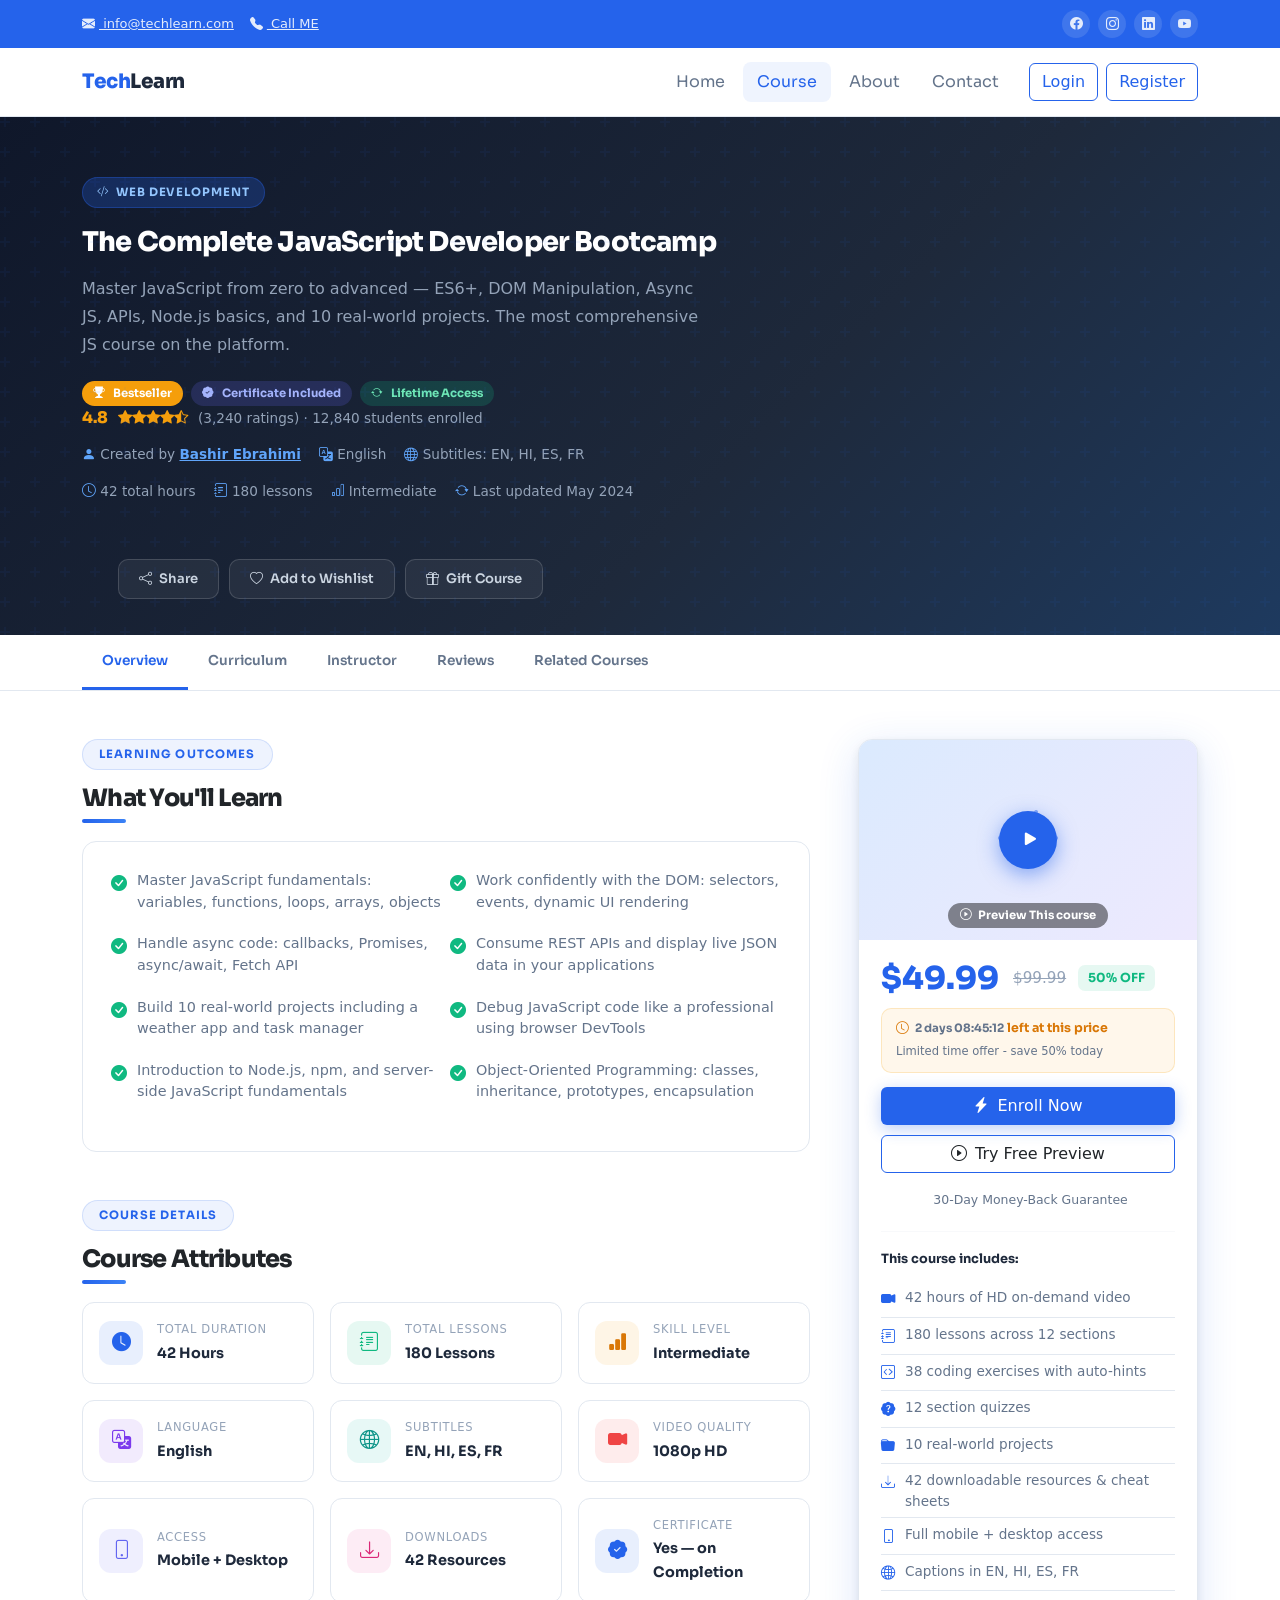
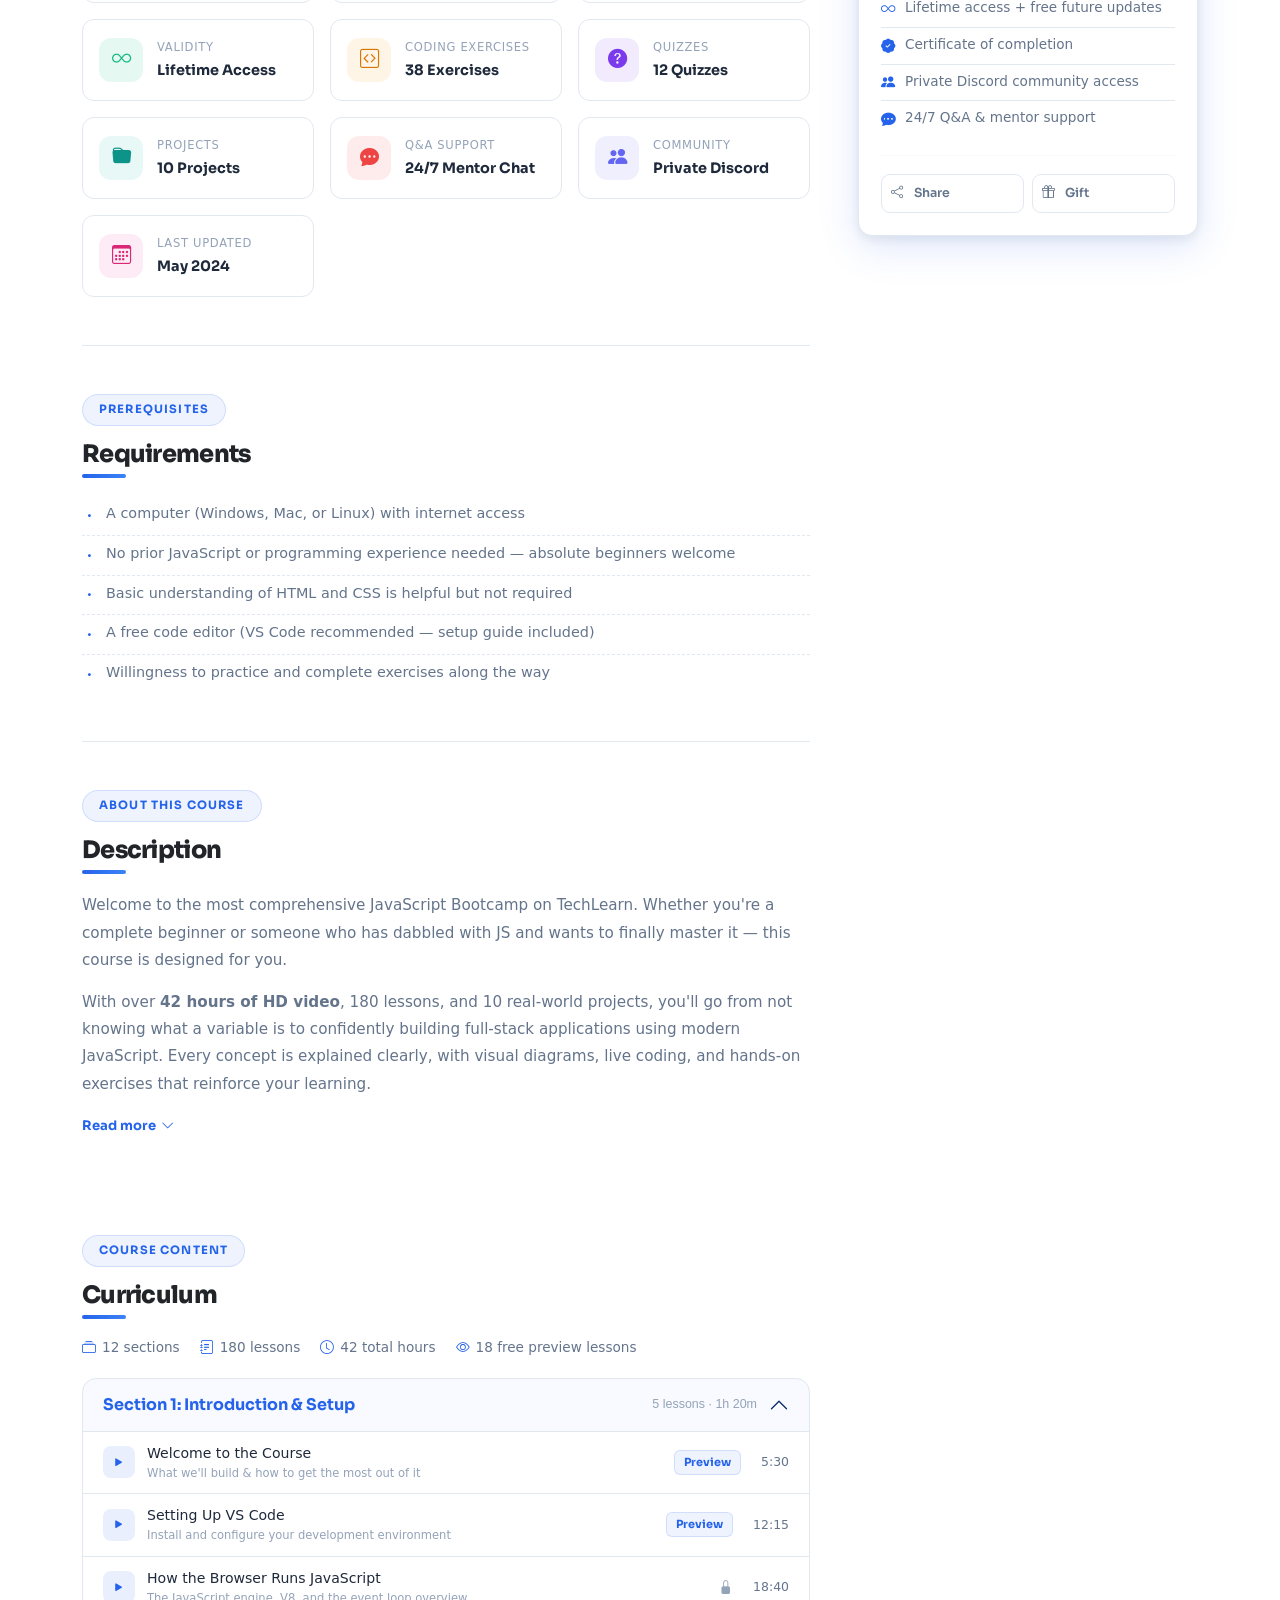
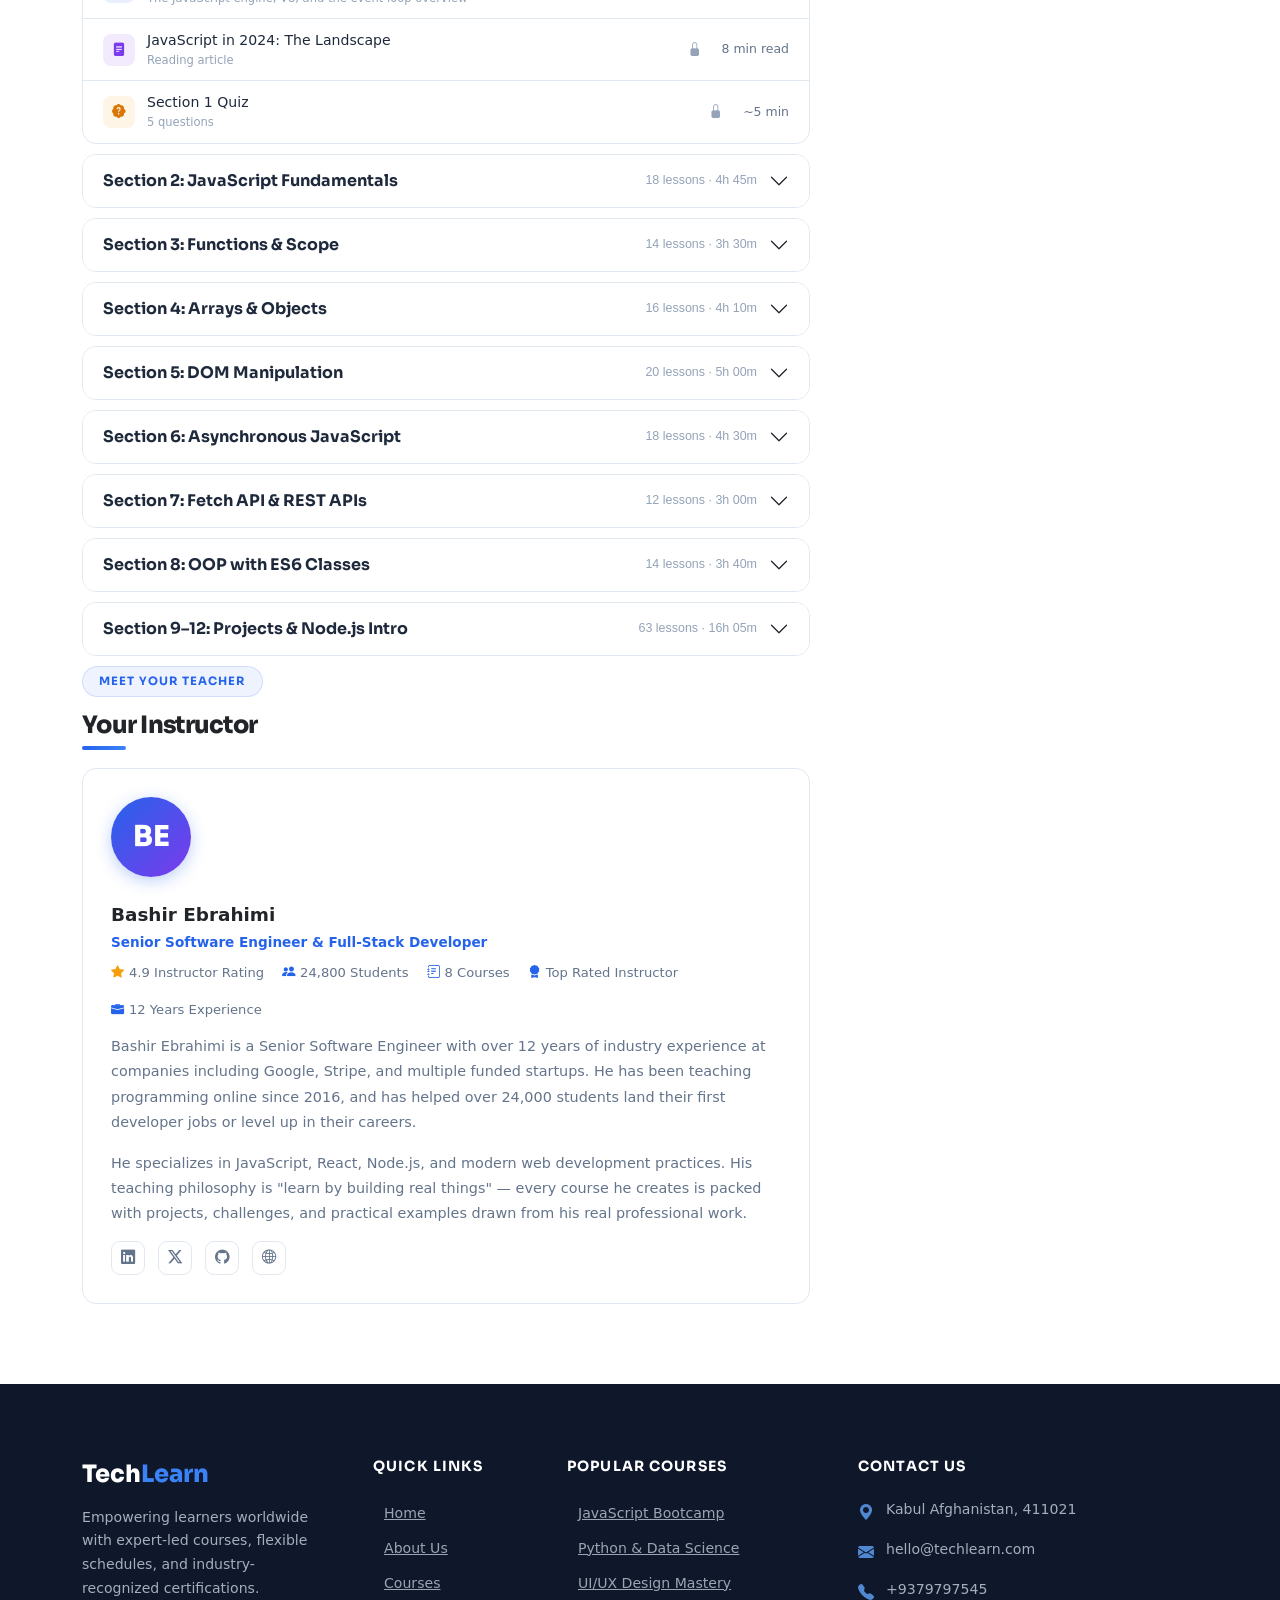
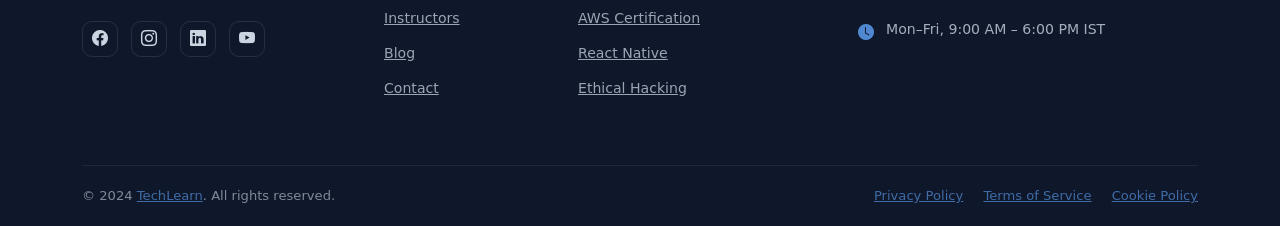
==== commit 00f9fc08: "Update course enrollment link and enhance course details styling" ====
--- a/course-details.html
+++ b/course-details.html
@@ -220,7 +220,7 @@
       <div class="d-flex overflow-auto" style="scrollbar-width: none;">
         <a href="#overview" class="nav-link1 active" onclick="setActiveTab(This)">Overview</a>
         <a href="#curriculum" class="nav-link1" onclick="setActiveTab(This)">Curriculum</a>
-        <a href="#" class="nav-link1" onclick="setActiveTab(This)">Instructor</a>
+        <a href="#instructor" class="nav-link1" onclick="setActiveTab(This)">Instructor</a>
         <a href="#" class="nav-link1" onclick="setActiveTab(This)">Reviews</a>
         <a href="#" class="nav-link1" onclick="setActiveTab(This)">Related Courses</a>
       </div>
@@ -526,666 +526,743 @@
         </section>
 
         <!-- curriculum  -->
-         <section id="curriculum">
-            <div class="detail-section">
-              <div class="section-tag">Course Content</div>
-              <h2 class="section-title">Curriculum</h2>
-              <div class="divider"></div>
-
-              <div class="curriculum-stats">
-                <span><i class="bi bi-collection"></i> 12 sections</span>
-                <span><i class="bi bi-journal-text"></i> 180 lessons</span>
-                <span><i class="bi bi-clock"></i> 42 total hours</span>
-                <span><i class="bi bi-eye"></i> 18 free preview lessons</span>
-              </div>
-
-              <div class="accordion" id="curriculumAccordion">
-                <!-- Section 1 -->
-                <div class="accordion-item">
-                  <h2 class="accordion-header">
-                    <button
-                      class="accordion-button"
-                      type="button"
-                      data-bs-toggle="collapse"
-                      data-bs-target="#sec1"
-                    >
-                      <div class="d-flex align-items-center w-100">
-                        <span>Section 1: Introduction &amp; Setup</span>
-                        <span class="section-meta">5 lessons · 1h 20m</span>
-                      </div>
-                    </button>
-                  </h2>
-                  <div
-                    id="sec1"
-                    class="accordion-collapse collapse show"
-                    data-bs-parent="#curriculumAccordion"
-                  >
-                    <div class="accordion-body p-0">
-                      <div class="lesson-row">
-                        <div class="lesson-icon li-video">
-                          <i class="bi bi-play-fill"></i>
-                        </div>
-                        <div class="lesson-title">
-                          Welcome to the Course<span
-                            >What we'll build &amp; how to get the most out of
-                            it</span
-                          >
-                        </div>
-                        <span class="lesson-preview">Preview</span
-                        ><span class="lesson-duration ms-2">5:30</span>
-                      </div>
-                      <div class="lesson-row">
-                        <div class="lesson-icon li-video">
-                          <i class="bi bi-play-fill"></i>
-                        </div>
-                        <div class="lesson-title">
-                          Setting Up VS Code<span
-                            >Install and configure your development
-                            environment</span
-                          >
-                        </div>
-                        <span class="lesson-preview">Preview</span
-                        ><span class="lesson-duration ms-2">12:15</span>
-                      </div>
-                      <div class="lesson-row">
-                        <div class="lesson-icon li-video">
-                          <i class="bi bi-play-fill"></i>
-                        </div>
-                        <div class="lesson-title">
-                          How the Browser Runs JavaScript<span
-                            >The JavaScript engine, V8, and the event loop
-                            overview</span
-                          >
-                        </div>
-                        <span class="lesson-lock"
-                          ><i class="bi bi-lock-fill"></i></span
-                        ><span class="lesson-duration ms-2">18:40</span>
-                      </div>
-                      <div class="lesson-row">
-                        <div class="lesson-icon li-read">
-                          <i class="bi bi-file-text-fill"></i>
-                        </div>
-                        <div class="lesson-title">
-                          JavaScript in 2024: The Landscape<span
-                            >Reading article</span
-                          >
-                        </div>
-                        <span class="lesson-lock"
-                          ><i class="bi bi-lock-fill"></i></span
-                        ><span class="lesson-duration ms-2">8 min read</span>
-                      </div>
-                      <div class="lesson-row">
-                        <div class="lesson-icon li-quiz">
-                          <i class="bi bi-patch-question-fill"></i>
-                        </div>
-                        <div class="lesson-title">
-                          Section 1 Quiz<span>5 questions</span>
-                        </div>
-                        <span class="lesson-lock"
-                          ><i class="bi bi-lock-fill"></i></span
-                        ><span class="lesson-duration ms-2">~5 min</span>
-                      </div>
-                    </div>
-                  </div>
-                </div>
-
-                <!-- Section 2 -->
-                <div class="accordion-item">
-                  <h2 class="accordion-header">
-                    <button
-                      class="accordion-button collapsed"
-                      type="button"
-                      data-bs-toggle="collapse"
-                      data-bs-target="#sec2"
-                    >
-                      <div class="d-flex align-items-center w-100">
-                        <span>Section 2: JavaScript Fundamentals</span>
-                        <span class="section-meta">18 lessons · 4h 45m</span>
-                      </div>
-                    </button>
-                  </h2>
-                  <div
-                    id="sec2"
-                    class="accordion-collapse collapse"
-                    data-bs-parent="#curriculumAccordion"
-                  >
-                    <div class="accordion-body p-0">
-                      <div class="lesson-row">
-                        <div class="lesson-icon li-video">
-                          <i class="bi bi-play-fill"></i>
-                        </div>
-                        <div class="lesson-title">
-                          Variables: var, let &amp; const<span
-                            >Scope, hoisting, and best practices</span
-                          >
-                        </div>
-                        <span class="lesson-preview">Preview</span
-                        ><span class="lesson-duration ms-2">22:00</span>
-                      </div>
-                      <div class="lesson-row">
-                        <div class="lesson-icon li-video">
-                          <i class="bi bi-play-fill"></i>
-                        </div>
-                        <div class="lesson-title">
-                          Data Types &amp; Type Coercion<span
-                            >Strings, Numbers, Booleans, null, undefined,
-                            Symbol</span
-                          >
-                        </div>
-                        <span class="lesson-lock"
-                          ><i class="bi bi-lock-fill"></i></span
-                        ><span class="lesson-duration ms-2">28:15</span>
-                      </div>
-                      <div class="lesson-row">
-                        <div class="lesson-icon li-code">
-                          <i class="bi bi-code-slash"></i>
-                        </div>
-                        <div class="lesson-title">
-                          Exercise: Data Type Practice<span
-                            >Coding exercise with auto-hints</span
-                          >
-                        </div>
-                        <span class="lesson-lock"
-                          ><i class="bi bi-lock-fill"></i></span
-                        ><span class="lesson-duration ms-2">Exercise</span>
-                      </div>
-                      <div class="lesson-row">
-                        <div class="lesson-icon li-video">
-                          <i class="bi bi-play-fill"></i>
-                        </div>
-                        <div class="lesson-title">
-                          Operators &amp; Expressions<span
-                            >Arithmetic, comparison, logical, ternary</span
-                          >
-                        </div>
-                        <span class="lesson-lock"
-                          ><i class="bi bi-lock-fill"></i></span
-                        ><span class="lesson-duration ms-2">31:20</span>
-                      </div>
-                      <div class="lesson-row">
-                        <div class="lesson-icon li-video">
-                          <i class="bi bi-play-fill"></i>
-                        </div>
-                        <div class="lesson-title">
-                          Control Flow: if / else / switch<span
-                            >Making decisions in your code</span
-                          >
-                        </div>
-                        <span class="lesson-lock"
-                          ><i class="bi bi-lock-fill"></i></span
-                        ><span class="lesson-duration ms-2">25:10</span>
-                      </div>
-                      <div class="lesson-row">
-                        <div class="lesson-icon li-video">
-                          <i class="bi bi-play-fill"></i>
-                        </div>
-                        <div class="lesson-title">
-                          Loops: for, while, do-while, forEach<span
-                            >Iteration patterns and best use cases</span
-                          >
-                        </div>
-                        <span class="lesson-lock"
-                          ><i class="bi bi-lock-fill"></i></span
-                        ><span class="lesson-duration ms-2">35:50</span>
-                      </div>
-                      <div class="lesson-row">
-                        <div class="lesson-icon li-quiz">
-                          <i class="bi bi-patch-question-fill"></i>
-                        </div>
-                        <div class="lesson-title">
-                          Section 2 Quiz<span>10 questions</span>
-                        </div>
-                        <span class="lesson-lock"
-                          ><i class="bi bi-lock-fill"></i></span
-                        ><span class="lesson-duration ms-2">~10 min</span>
-                      </div>
-                    </div>
-                  </div>
-                </div>
-
-                <!-- Section 3 -->
-                <div class="accordion-item">
-                  <h2 class="accordion-header">
-                    <button
-                      class="accordion-button collapsed"
-                      type="button"
-                      data-bs-toggle="collapse"
-                      data-bs-target="#sec3"
-                    >
-                      <div class="d-flex align-items-center w-100">
-                        <span>Section 3: Functions &amp; Scope</span>
-                        <span class="section-meta">14 lessons · 3h 30m</span>
-                      </div>
-                    </button>
-                  </h2>
-                  <div
-                    id="sec3"
-                    class="accordion-collapse collapse"
-                    data-bs-parent="#curriculumAccordion"
-                  >
-                    <div class="accordion-body p-0">
-                      <div class="lesson-row">
-                        <div class="lesson-icon li-video">
-                          <i class="bi bi-play-fill"></i>
-                        </div>
-                        <div class="lesson-title">
-                          Function Declarations vs Expressions<span
-                            >Hoisting, naming, and when to use each</span
-                          >
-                        </div>
-                        <span class="lesson-lock"
-                          ><i class="bi bi-lock-fill"></i></span
-                        ><span class="lesson-duration ms-2">20:30</span>
-                      </div>
-                      <div class="lesson-row">
-                        <div class="lesson-icon li-video">
-                          <i class="bi bi-play-fill"></i>
-                        </div>
-                        <div class="lesson-title">
-                          Arrow Functions &amp; this<span
-                            >ES6 syntax, lexical this, and common pitfalls</span
-                          >
-                        </div>
-                        <span class="lesson-preview">Preview</span
-                        ><span class="lesson-duration ms-2">26:45</span>
-                      </div>
-                      <div class="lesson-row">
-                        <div class="lesson-icon li-video">
-                          <i class="bi bi-play-fill"></i>
-                        </div>
-                        <div class="lesson-title">
-                          Closures Deep Dive<span
-                            >Factory functions, data privacy, real-world
-                            patterns</span
-                          >
-                        </div>
-                        <span class="lesson-lock"
-                          ><i class="bi bi-lock-fill"></i></span
-                        ><span class="lesson-duration ms-2">34:10</span>
-                      </div>
-                      <div class="lesson-row">
-                        <div class="lesson-icon li-code">
-                          <i class="bi bi-code-slash"></i>
-                        </div>
-                        <div class="lesson-title">
-                          Exercise: Build a Counter with Closures<span
-                            >Coding exercise</span
-                          >
-                        </div>
-                        <span class="lesson-lock"
-                          ><i class="bi bi-lock-fill"></i></span
-                        ><span class="lesson-duration ms-2">Exercise</span>
-                      </div>
-                    </div>
-                  </div>
-                </div>
-
-                <!-- Section 4 -->
-                <div class="accordion-item">
-                  <h2 class="accordion-header">
-                    <button
-                      class="accordion-button collapsed"
-                      type="button"
-                      data-bs-toggle="collapse"
-                      data-bs-target="#sec4"
-                    >
-                      <div class="d-flex align-items-center w-100">
-                        <span>Section 4: Arrays &amp; Objects</span>
-                        <span class="section-meta">16 lessons · 4h 10m</span>
-                      </div>
-                    </button>
-                  </h2>
-                  <div
-                    id="sec4"
-                    class="accordion-collapse collapse"
-                    data-bs-parent="#curriculumAccordion"
-                  >
-                    <div class="accordion-body p-0">
-                      <div class="lesson-row">
-                        <div class="lesson-icon li-video">
-                          <i class="bi bi-play-fill"></i>
-                        </div>
-                        <div class="lesson-title">
-                          Array Methods: map, filter, reduce, find<span
-                            >Functional programming patterns with arrays</span
-                          >
-                        </div>
-                        <span class="lesson-lock"
-                          ><i class="bi bi-lock-fill"></i></span
-                        ><span class="lesson-duration ms-2">42:20</span>
-                      </div>
-                      <div class="lesson-row">
-                        <div class="lesson-icon li-video">
-                          <i class="bi bi-play-fill"></i>
-                        </div>
-                        <div class="lesson-title">
-                          Destructuring &amp; Spread/Rest<span
-                            >Modern ES6+ syntax for cleaner code</span
-                          >
-                        </div>
-                        <span class="lesson-lock"
-                          ><i class="bi bi-lock-fill"></i></span
-                        ><span class="lesson-duration ms-2">28:55</span>
-                      </div>
-                      <div class="lesson-row">
-                        <div class="lesson-icon li-code">
-                          <i class="bi bi-code-slash"></i>
-                        </div>
-                        <div class="lesson-title">
-                          Exercise: Data Transformation Pipeline<span
-                            >Coding exercise using map/filter/reduce</span
-                          >
-                        </div>
-                        <span class="lesson-lock"
-                          ><i class="bi bi-lock-fill"></i></span
-                        ><span class="lesson-duration ms-2">Exercise</span>
-                      </div>
-                    </div>
-                  </div>
-                </div>
-
-                <!-- Section 5 -->
-                <div class="accordion-item">
-                  <h2 class="accordion-header">
-                    <button
-                      class="accordion-button collapsed"
-                      type="button"
-                      data-bs-toggle="collapse"
-                      data-bs-target="#sec5"
-                    >
-                      <div class="d-flex align-items-center w-100">
-                        <span>Section 5: DOM Manipulation</span>
-                        <span class="section-meta">20 lessons · 5h 00m</span>
-                      </div>
-                    </button>
-                  </h2>
-                  <div
-                    id="sec5"
-                    class="accordion-collapse collapse"
-                    data-bs-parent="#curriculumAccordion"
-                  >
-                    <div class="accordion-body p-0">
-                      <div class="lesson-row">
-                        <div class="lesson-icon li-video">
-                          <i class="bi bi-play-fill"></i>
-                        </div>
-                        <div class="lesson-title">
-                          Selecting &amp; Traversing the DOM<span
-                            >querySelector, getElementById, children,
-                            parentNode</span
-                          >
-                        </div>
-                        <span class="lesson-preview">Preview</span
-                        ><span class="lesson-duration ms-2">30:00</span>
-                      </div>
-                      <div class="lesson-row">
-                        <div class="lesson-icon li-video">
-                          <i class="bi bi-play-fill"></i>
-                        </div>
-                        <div class="lesson-title">
-                          Manipulating CSS Classes &amp; Styles<span
-                            >classList API, inline styles, dynamic theming</span
-                          >
-                        </div>
-                        <span class="lesson-lock"
-                          ><i class="bi bi-lock-fill"></i></span
-                        ><span class="lesson-duration ms-2">22:15</span>
-                      </div>
-                      <div class="lesson-row">
-                        <div class="lesson-icon li-video">
-                          <i class="bi bi-play-fill"></i>
-                        </div>
-                        <div class="lesson-title">
-                          Event Listeners &amp; Event Delegation<span
-                            >click, input, submit, bubbling, capturing</span
-                          >
-                        </div>
-                        <span class="lesson-lock"
-                          ><i class="bi bi-lock-fill"></i></span
-                        ><span class="lesson-duration ms-2">38:40</span>
-                      </div>
-                      <div class="lesson-row">
-                        <div class="lesson-icon li-dl">
-                          <i class="bi bi-download"></i>
-                        </div>
-                        <div class="lesson-title">
-                          DOM Cheat Sheet<span>Downloadable PDF reference</span>
-                        </div>
-                        <span class="lesson-lock"
-                          ><i class="bi bi-lock-fill"></i></span
-                        ><span class="lesson-duration ms-2">PDF</span>
-                      </div>
-                    </div>
-                  </div>
-                </div>
-
-                <!-- More sections collapsed -->
-                <div class="accordion-item">
-                  <h2 class="accordion-header">
-                    <button
-                      class="accordion-button collapsed"
-                      type="button"
-                      data-bs-toggle="collapse"
-                      data-bs-target="#sec6"
-                    >
-                      <div class="d-flex align-items-center w-100">
-                        <span>Section 6: Asynchronous JavaScript</span
-                        ><span class="section-meta">18 lessons · 4h 30m</span>
-                      </div>
-                    </button>
-                  </h2>
-                  <div
-                    id="sec6"
-                    class="accordion-collapse collapse"
-                    data-bs-parent="#curriculumAccordion"
-                  >
-                    <div class="accordion-body p-0">
-                      <div class="lesson-row">
-                        <div class="lesson-icon li-video">
-                          <i class="bi bi-play-fill"></i>
-                        </div>
-                        <div class="lesson-title">
-                          The Event Loop &amp; Call Stack<span
-                            >Deep understanding of JS concurrency model</span
-                          >
-                        </div>
-                        <span class="lesson-preview">Preview</span
-                        ><span class="lesson-duration ms-2">35:00</span>
-                      </div>
-                      <div class="lesson-row">
-                        <div class="lesson-icon li-video">
-                          <i class="bi bi-play-fill"></i>
-                        </div>
-                        <div class="lesson-title">
-                          Promises: Creating &amp; Chaining<span
-                            >.then(), .catch(), .finally(), Promise.all()</span
-                          >
-                        </div>
-                        <span class="lesson-lock"
-                          ><i class="bi bi-lock-fill"></i></span
-                        ><span class="lesson-duration ms-2">42:20</span>
-                      </div>
-                      <div class="lesson-row">
-                        <div class="lesson-icon li-video">
-                          <i class="bi bi-play-fill"></i>
-                        </div>
-                        <div class="lesson-title">
-                          async / await in Practice<span
-                            >Converting promise chains to clean async code</span
-                          >
-                        </div>
-                        <span class="lesson-lock"
-                          ><i class="bi bi-lock-fill"></i></span
-                        ><span class="lesson-duration ms-2">38:10</span>
-                      </div>
-                    </div>
-                  </div>
-                </div>
-                <div class="accordion-item">
-                  <h2 class="accordion-header">
-                    <button
-                      class="accordion-button collapsed"
-                      type="button"
-                      data-bs-toggle="collapse"
-                      data-bs-target="#sec7"
-                    >
-                      <div class="d-flex align-items-center w-100">
-                        <span>Section 7: Fetch API &amp; REST APIs</span
-                        ><span class="section-meta">12 lessons · 3h 00m</span>
-                      </div>
-                    </button>
-                  </h2>
-                  <div
-                    id="sec7"
-                    class="accordion-collapse collapse"
-                    data-bs-parent="#curriculumAccordion"
-                  >
-                    <div class="accordion-body p-0">
-                      <div class="lesson-row">
-                        <div class="lesson-icon li-video">
-                          <i class="bi bi-play-fill"></i>
-                        </div>
-                        <div class="lesson-title">
-                          What is a REST API?<span
-                            >HTTP methods, status codes, JSON payloads</span
-                          >
-                        </div>
-                        <span class="lesson-preview">Preview</span
-                        ><span class="lesson-duration ms-2">18:00</span>
-                      </div>
-                      <div class="lesson-row">
-                        <div class="lesson-icon li-video">
-                          <i class="bi bi-play-fill"></i>
-                        </div>
-                        <div class="lesson-title">
-                          Using Fetch API: GET, POST, PUT, DELETE<span
-                            >All HTTP verbs with real APIs</span
-                          >
-                        </div>
-                        <span class="lesson-lock"
-                          ><i class="bi bi-lock-fill"></i></span
-                        ><span class="lesson-duration ms-2">44:30</span>
-                      </div>
-                    </div>
-                  </div>
-                </div>
-                <div class="accordion-item">
-                  <h2 class="accordion-header">
-                    <button
-                      class="accordion-button collapsed"
-                      type="button"
-                      data-bs-toggle="collapse"
-                      data-bs-target="#sec8"
-                    >
-                      <div class="d-flex align-items-center w-100">
-                        <span>Section 8: OOP with ES6 Classes</span
-                        ><span class="section-meta">14 lessons · 3h 40m</span>
-                      </div>
-                    </button>
-                  </h2>
-                  <div
-                    id="sec8"
-                    class="accordion-collapse collapse"
-                    data-bs-parent="#curriculumAccordion"
-                  >
-                    <div class="accordion-body p-0">
-                      <div class="lesson-row">
-                        <div class="lesson-icon li-video">
-                          <i class="bi bi-play-fill"></i>
-                        </div>
-                        <div class="lesson-title">
-                          Classes, Constructors &amp; Methods<span
-                            >OOP fundamentals in modern JavaScript</span
-                          >
-                        </div>
-                        <span class="lesson-lock"
-                          ><i class="bi bi-lock-fill"></i></span
-                        ><span class="lesson-duration ms-2">32:10</span>
-                      </div>
-                    </div>
-                  </div>
-                </div>
-                <div class="accordion-item">
-                  <h2 class="accordion-header">
-                    <button
-                      class="accordion-button collapsed"
-                      type="button"
-                      data-bs-toggle="collapse"
-                      data-bs-target="#sec9"
-                    >
-                      <div class="d-flex align-items-center w-100">
-                        <span>Section 9–12: Projects &amp; Node.js Intro</span
-                        ><span class="section-meta">63 lessons · 16h 05m</span>
-                      </div>
-                    </button>
-                  </h2>
-                  <div
-                    id="sec9"
-                    class="accordion-collapse collapse"
-                    data-bs-parent="#curriculumAccordion"
-                  >
-                    <div class="accordion-body p-0">
-                      <div class="lesson-row">
-                        <div class="lesson-icon li-code">
-                          <i class="bi bi-code-slash"></i>
-                        </div>
-                        <div class="lesson-title">
-                          Project 1: Weather App<span
-                            >Fetch API + OpenWeather API</span
-                          >
-                        </div>
-                        <span class="lesson-lock"
-                          ><i class="bi bi-lock-fill"></i></span
-                        ><span class="lesson-duration ms-2">1h 20m</span>
-                      </div>
-                      <div class="lesson-row">
-                        <div class="lesson-icon li-code">
-                          <i class="bi bi-code-slash"></i>
-                        </div>
-                        <div class="lesson-title">
-                          Project 2: Task Manager with localStorage<span
-                            >CRUD operations + data persistence</span
-                          >
-                        </div>
-                        <span class="lesson-lock"
-                          ><i class="bi bi-lock-fill"></i></span
-                        ><span class="lesson-duration ms-2">1h 45m</span>
-                      </div>
-                      <div class="lesson-row">
-                        <div class="lesson-icon li-code">
-                          <i class="bi bi-code-slash"></i>
-                        </div>
-                        <div class="lesson-title">
-                          Project 3–10: Budget Tracker, Quiz App &amp; More<span
-                            >8 projects across remaining sections</span
-                          >
-                        </div>
-                        <span class="lesson-lock"
-                          ><i class="bi bi-lock-fill"></i></span
-                        ><span class="lesson-duration ms-2">10h+</span>
-                      </div>
-                      <div class="lesson-row">
-                        <div class="lesson-icon li-video">
-                          <i class="bi bi-play-fill"></i>
-                        </div>
-                        <div class="lesson-title">
-                          Introduction to Node.js<span
-                            >What is Node, npm, modules, and your first
-                            server</span
-                          >
-                        </div>
-                        <span class="lesson-lock"
-                          ><i class="bi bi-lock-fill"></i></span
-                        ><span class="lesson-duration ms-2">2h 10m</span>
-                      </div>
-                    </div>
-                  </div>
-                </div>
-              </div>
-              <!-- /accordion -->
+        <section id="curriculum">
+          <div class="detail-section1">
+            <div class="section-tag1">Course Content</div>
+            <h2 class="section-title1">Curriculum</h2>
+            <div class="divider1"></div>
+
+            <div class="curriculum-stats">
+              <span><i class="bi bi-collection"></i> 12 sections</span>
+              <span><i class="bi bi-journal-text"></i> 180 lessons</span>
+              <span><i class="bi bi-clock"></i> 42 total hours</span>
+              <span><i class="bi bi-eye"></i> 18 free preview lessons</span>
             </div>
-          </section>
-
+
+            <div class="accordion" id="curriculumAccordion">
+              <!-- Section 1 -->
+              <div class="accordion-item">
+                <h2 class="accordion-header">
+                  <button class="accordion-button" type="button" data-bs-toggle="collapse" data-bs-target="#sec1">
+                    <div class="d-flex align-items-center w-100">
+                      <span>Section 1: Introduction &amp; Setup</span>
+                      <span class="section-meta">5 lessons · 1h 20m</span>
+                    </div>
+                  </button>
+                </h2>
+                <div id="sec1" class="accordion-collapse collapse show" data-bs-parent="#curriculumAccordion">
+                  <div class="accordion-body p-0">
+                    <div class="lesson-row">
+                      <div class="lesson-icon li-video">
+                        <i class="bi bi-play-fill"></i>
+                      </div>
+                      <div class="lesson-title">
+                        Welcome to the Course<span>What we'll build &amp; how to get the most out of
+                          it</span>
+                      </div>
+                      <span class="lesson-preview">Preview</span><span class="lesson-duration ms-2">5:30</span>
+                    </div>
+                    <div class="lesson-row">
+                      <div class="lesson-icon li-video">
+                        <i class="bi bi-play-fill"></i>
+                      </div>
+                      <div class="lesson-title">
+                        Setting Up VS Code<span>Install and configure your development
+                          environment</span>
+                      </div>
+                      <span class="lesson-preview">Preview</span><span class="lesson-duration ms-2">12:15</span>
+                    </div>
+                    <div class="lesson-row">
+                      <div class="lesson-icon li-video">
+                        <i class="bi bi-play-fill"></i>
+                      </div>
+                      <div class="lesson-title">
+                        How the Browser Runs JavaScript<span>The JavaScript engine, V8, and the event loop
+                          overview</span>
+                      </div>
+                      <span class="lesson-lock"><i class="bi bi-lock-fill"></i></span><span
+                        class="lesson-duration ms-2">18:40</span>
+                    </div>
+                    <div class="lesson-row">
+                      <div class="lesson-icon li-read">
+                        <i class="bi bi-file-text-fill"></i>
+                      </div>
+                      <div class="lesson-title">
+                        JavaScript in 2024: The Landscape<span>Reading article</span>
+                      </div>
+                      <span class="lesson-lock"><i class="bi bi-lock-fill"></i></span><span
+                        class="lesson-duration ms-2">8 min read</span>
+                    </div>
+                    <div class="lesson-row">
+                      <div class="lesson-icon li-quiz">
+                        <i class="bi bi-patch-question-fill"></i>
+                      </div>
+                      <div class="lesson-title">
+                        Section 1 Quiz<span>5 questions</span>
+                      </div>
+                      <span class="lesson-lock"><i class="bi bi-lock-fill"></i></span><span
+                        class="lesson-duration ms-2">~5 min</span>
+                    </div>
+                  </div>
+                </div>
+              </div>
+
+              <!-- Section 2 -->
+              <div class="accordion-item">
+                <h2 class="accordion-header">
+                  <button class="accordion-button collapsed" type="button" data-bs-toggle="collapse"
+                    data-bs-target="#sec2">
+                    <div class="d-flex align-items-center w-100">
+                      <span>Section 2: JavaScript Fundamentals</span>
+                      <span class="section-meta">18 lessons · 4h 45m</span>
+                    </div>
+                  </button>
+                </h2>
+                <div id="sec2" class="accordion-collapse collapse" data-bs-parent="#curriculumAccordion">
+                  <div class="accordion-body p-0">
+                    <div class="lesson-row">
+                      <div class="lesson-icon li-video">
+                        <i class="bi bi-play-fill"></i>
+                      </div>
+                      <div class="lesson-title">
+                        Variables: var, let &amp; const<span>Scope, hoisting, and best practices</span>
+                      </div>
+                      <span class="lesson-preview">Preview</span><span class="lesson-duration ms-2">22:00</span>
+                    </div>
+                    <div class="lesson-row">
+                      <div class="lesson-icon li-video">
+                        <i class="bi bi-play-fill"></i>
+                      </div>
+                      <div class="lesson-title">
+                        Data Types &amp; Type Coercion<span>Strings, Numbers, Booleans, null, undefined,
+                          Symbol</span>
+                      </div>
+                      <span class="lesson-lock"><i class="bi bi-lock-fill"></i></span><span
+                        class="lesson-duration ms-2">28:15</span>
+                    </div>
+                    <div class="lesson-row">
+                      <div class="lesson-icon li-code">
+                        <i class="bi bi-code-slash"></i>
+                      </div>
+                      <div class="lesson-title">
+                        Exercise: Data Type Practice<span>Coding exercise with auto-hints</span>
+                      </div>
+                      <span class="lesson-lock"><i class="bi bi-lock-fill"></i></span><span
+                        class="lesson-duration ms-2">Exercise</span>
+                    </div>
+                    <div class="lesson-row">
+                      <div class="lesson-icon li-video">
+                        <i class="bi bi-play-fill"></i>
+                      </div>
+                      <div class="lesson-title">
+                        Operators &amp; Expressions<span>Arithmetic, comparison, logical, ternary</span>
+                      </div>
+                      <span class="lesson-lock"><i class="bi bi-lock-fill"></i></span><span
+                        class="lesson-duration ms-2">31:20</span>
+                    </div>
+                    <div class="lesson-row">
+                      <div class="lesson-icon li-video">
+                        <i class="bi bi-play-fill"></i>
+                      </div>
+                      <div class="lesson-title">
+                        Control Flow: if / else / switch<span>Making decisions in your code</span>
+                      </div>
+                      <span class="lesson-lock"><i class="bi bi-lock-fill"></i></span><span
+                        class="lesson-duration ms-2">25:10</span>
+                    </div>
+                    <div class="lesson-row">
+                      <div class="lesson-icon li-video">
+                        <i class="bi bi-play-fill"></i>
+                      </div>
+                      <div class="lesson-title">
+                        Loops: for, while, do-while, forEach<span>Iteration patterns and best use cases</span>
+                      </div>
+                      <span class="lesson-lock"><i class="bi bi-lock-fill"></i></span><span
+                        class="lesson-duration ms-2">35:50</span>
+                    </div>
+                    <div class="lesson-row">
+                      <div class="lesson-icon li-quiz">
+                        <i class="bi bi-patch-question-fill"></i>
+                      </div>
+                      <div class="lesson-title">
+                        Section 2 Quiz<span>10 questions</span>
+                      </div>
+                      <span class="lesson-lock"><i class="bi bi-lock-fill"></i></span><span
+                        class="lesson-duration ms-2">~10 min</span>
+                    </div>
+                  </div>
+                </div>
+              </div>
+
+              <!-- Section 3 -->
+              <div class="accordion-item">
+                <h2 class="accordion-header">
+                  <button class="accordion-button collapsed" type="button" data-bs-toggle="collapse"
+                    data-bs-target="#sec3">
+                    <div class="d-flex align-items-center w-100">
+                      <span>Section 3: Functions &amp; Scope</span>
+                      <span class="section-meta">14 lessons · 3h 30m</span>
+                    </div>
+                  </button>
+                </h2>
+                <div id="sec3" class="accordion-collapse collapse" data-bs-parent="#curriculumAccordion">
+                  <div class="accordion-body p-0">
+                    <div class="lesson-row">
+                      <div class="lesson-icon li-video">
+                        <i class="bi bi-play-fill"></i>
+                      </div>
+                      <div class="lesson-title">
+                        Function Declarations vs Expressions<span>Hoisting, naming, and when to use each</span>
+                      </div>
+                      <span class="lesson-lock"><i class="bi bi-lock-fill"></i></span><span
+                        class="lesson-duration ms-2">20:30</span>
+                    </div>
+                    <div class="lesson-row">
+                      <div class="lesson-icon li-video">
+                        <i class="bi bi-play-fill"></i>
+                      </div>
+                      <div class="lesson-title">
+                        Arrow Functions &amp; this<span>ES6 syntax, lexical this, and common pitfalls</span>
+                      </div>
+                      <span class="lesson-preview">Preview</span><span class="lesson-duration ms-2">26:45</span>
+                    </div>
+                    <div class="lesson-row">
+                      <div class="lesson-icon li-video">
+                        <i class="bi bi-play-fill"></i>
+                      </div>
+                      <div class="lesson-title">
+                        Closures Deep Dive<span>Factory functions, data privacy, real-world
+                          patterns</span>
+                      </div>
+                      <span class="lesson-lock"><i class="bi bi-lock-fill"></i></span><span
+                        class="lesson-duration ms-2">34:10</span>
+                    </div>
+                    <div class="lesson-row">
+                      <div class="lesson-icon li-code">
+                        <i class="bi bi-code-slash"></i>
+                      </div>
+                      <div class="lesson-title">
+                        Exercise: Build a Counter with Closures<span>Coding exercise</span>
+                      </div>
+                      <span class="lesson-lock"><i class="bi bi-lock-fill"></i></span><span
+                        class="lesson-duration ms-2">Exercise</span>
+                    </div>
+                  </div>
+                </div>
+              </div>
+
+              <!-- Section 4 -->
+              <div class="accordion-item">
+                <h2 class="accordion-header">
+                  <button class="accordion-button collapsed" type="button" data-bs-toggle="collapse"
+                    data-bs-target="#sec4">
+                    <div class="d-flex align-items-center w-100">
+                      <span>Section 4: Arrays &amp; Objects</span>
+                      <span class="section-meta">16 lessons · 4h 10m</span>
+                    </div>
+                  </button>
+                </h2>
+                <div id="sec4" class="accordion-collapse collapse" data-bs-parent="#curriculumAccordion">
+                  <div class="accordion-body p-0">
+                    <div class="lesson-row">
+                      <div class="lesson-icon li-video">
+                        <i class="bi bi-play-fill"></i>
+                      </div>
+                      <div class="lesson-title">
+                        Array Methods: map, filter, reduce, find<span>Functional programming patterns with arrays</span>
+                      </div>
+                      <span class="lesson-lock"><i class="bi bi-lock-fill"></i></span><span
+                        class="lesson-duration ms-2">42:20</span>
+                    </div>
+                    <div class="lesson-row">
+                      <div class="lesson-icon li-video">
+                        <i class="bi bi-play-fill"></i>
+                      </div>
+                      <div class="lesson-title">
+                        Destructuring &amp; Spread/Rest<span>Modern ES6+ syntax for cleaner code</span>
+                      </div>
+                      <span class="lesson-lock"><i class="bi bi-lock-fill"></i></span><span
+                        class="lesson-duration ms-2">28:55</span>
+                    </div>
+                    <div class="lesson-row">
+                      <div class="lesson-icon li-code">
+                        <i class="bi bi-code-slash"></i>
+                      </div>
+                      <div class="lesson-title">
+                        Exercise: Data Transformation Pipeline<span>Coding exercise using map/filter/reduce</span>
+                      </div>
+                      <span class="lesson-lock"><i class="bi bi-lock-fill"></i></span><span
+                        class="lesson-duration ms-2">Exercise</span>
+                    </div>
+                  </div>
+                </div>
+              </div>
+
+              <!-- Section 5 -->
+              <div class="accordion-item">
+                <h2 class="accordion-header">
+                  <button class="accordion-button collapsed" type="button" data-bs-toggle="collapse"
+                    data-bs-target="#sec5">
+                    <div class="d-flex align-items-center w-100">
+                      <span>Section 5: DOM Manipulation</span>
+                      <span class="section-meta">20 lessons · 5h 00m</span>
+                    </div>
+                  </button>
+                </h2>
+                <div id="sec5" class="accordion-collapse collapse" data-bs-parent="#curriculumAccordion">
+                  <div class="accordion-body p-0">
+                    <div class="lesson-row">
+                      <div class="lesson-icon li-video">
+                        <i class="bi bi-play-fill"></i>
+                      </div>
+                      <div class="lesson-title">
+                        Selecting &amp; Traversing the DOM<span>querySelector, getElementById, children,
+                          parentNode</span>
+                      </div>
+                      <span class="lesson-preview">Preview</span><span class="lesson-duration ms-2">30:00</span>
+                    </div>
+                    <div class="lesson-row">
+                      <div class="lesson-icon li-video">
+                        <i class="bi bi-play-fill"></i>
+                      </div>
+                      <div class="lesson-title">
+                        Manipulating CSS Classes &amp; Styles<span>classList API, inline styles, dynamic theming</span>
+                      </div>
+                      <span class="lesson-lock"><i class="bi bi-lock-fill"></i></span><span
+                        class="lesson-duration ms-2">22:15</span>
+                    </div>
+                    <div class="lesson-row">
+                      <div class="lesson-icon li-video">
+                        <i class="bi bi-play-fill"></i>
+                      </div>
+                      <div class="lesson-title">
+                        Event Listeners &amp; Event Delegation<span>click, input, submit, bubbling, capturing</span>
+                      </div>
+                      <span class="lesson-lock"><i class="bi bi-lock-fill"></i></span><span
+                        class="lesson-duration ms-2">38:40</span>
+                    </div>
+                    <div class="lesson-row">
+                      <div class="lesson-icon li-dl">
+                        <i class="bi bi-download"></i>
+                      </div>
+                      <div class="lesson-title">
+                        DOM Cheat Sheet<span>Downloadable PDF reference</span>
+                      </div>
+                      <span class="lesson-lock"><i class="bi bi-lock-fill"></i></span><span
+                        class="lesson-duration ms-2">PDF</span>
+                    </div>
+                  </div>
+                </div>
+              </div>
+
+              <!-- More sections collapsed -->
+              <div class="accordion-item">
+                <h2 class="accordion-header">
+                  <button class="accordion-button collapsed" type="button" data-bs-toggle="collapse"
+                    data-bs-target="#sec6">
+                    <div class="d-flex align-items-center w-100">
+                      <span>Section 6: Asynchronous JavaScript</span><span class="section-meta">18 lessons · 4h
+                        30m</span>
+                    </div>
+                  </button>
+                </h2>
+                <div id="sec6" class="accordion-collapse collapse" data-bs-parent="#curriculumAccordion">
+                  <div class="accordion-body p-0">
+                    <div class="lesson-row">
+                      <div class="lesson-icon li-video">
+                        <i class="bi bi-play-fill"></i>
+                      </div>
+                      <div class="lesson-title">
+                        The Event Loop &amp; Call Stack<span>Deep understanding of JS concurrency model</span>
+                      </div>
+                      <span class="lesson-preview">Preview</span><span class="lesson-duration ms-2">35:00</span>
+                    </div>
+                    <div class="lesson-row">
+                      <div class="lesson-icon li-video">
+                        <i class="bi bi-play-fill"></i>
+                      </div>
+                      <div class="lesson-title">
+                        Promises: Creating &amp; Chaining<span>.then(), .catch(), .finally(), Promise.all()</span>
+                      </div>
+                      <span class="lesson-lock"><i class="bi bi-lock-fill"></i></span><span
+                        class="lesson-duration ms-2">42:20</span>
+                    </div>
+                    <div class="lesson-row">
+                      <div class="lesson-icon li-video">
+                        <i class="bi bi-play-fill"></i>
+                      </div>
+                      <div class="lesson-title">
+                        async / await in Practice<span>Converting promise chains to clean async code</span>
+                      </div>
+                      <span class="lesson-lock"><i class="bi bi-lock-fill"></i></span><span
+                        class="lesson-duration ms-2">38:10</span>
+                    </div>
+                  </div>
+                </div>
+              </div>
+              <div class="accordion-item">
+                <h2 class="accordion-header">
+                  <button class="accordion-button collapsed" type="button" data-bs-toggle="collapse"
+                    data-bs-target="#sec7">
+                    <div class="d-flex align-items-center w-100">
+                      <span>Section 7: Fetch API &amp; REST APIs</span><span class="section-meta">12 lessons · 3h
+                        00m</span>
+                    </div>
+                  </button>
+                </h2>
+                <div id="sec7" class="accordion-collapse collapse" data-bs-parent="#curriculumAccordion">
+                  <div class="accordion-body p-0">
+                    <div class="lesson-row">
+                      <div class="lesson-icon li-video">
+                        <i class="bi bi-play-fill"></i>
+                      </div>
+                      <div class="lesson-title">
+                        What is a REST API?<span>HTTP methods, status codes, JSON payloads</span>
+                      </div>
+                      <span class="lesson-preview">Preview</span><span class="lesson-duration ms-2">18:00</span>
+                    </div>
+                    <div class="lesson-row">
+                      <div class="lesson-icon li-video">
+                        <i class="bi bi-play-fill"></i>
+                      </div>
+                      <div class="lesson-title">
+                        Using Fetch API: GET, POST, PUT, DELETE<span>All HTTP verbs with real APIs</span>
+                      </div>
+                      <span class="lesson-lock"><i class="bi bi-lock-fill"></i></span><span
+                        class="lesson-duration ms-2">44:30</span>
+                    </div>
+                  </div>
+                </div>
+              </div>
+              <div class="accordion-item">
+                <h2 class="accordion-header">
+                  <button class="accordion-button collapsed" type="button" data-bs-toggle="collapse"
+                    data-bs-target="#sec8">
+                    <div class="d-flex align-items-center w-100">
+                      <span>Section 8: OOP with ES6 Classes</span><span class="section-meta">14 lessons · 3h 40m</span>
+                    </div>
+                  </button>
+                </h2>
+                <div id="sec8" class="accordion-collapse collapse" data-bs-parent="#curriculumAccordion">
+                  <div class="accordion-body p-0">
+                    <div class="lesson-row">
+                      <div class="lesson-icon li-video">
+                        <i class="bi bi-play-fill"></i>
+                      </div>
+                      <div class="lesson-title">
+                        Classes, Constructors &amp; Methods<span>OOP fundamentals in modern JavaScript</span>
+                      </div>
+                      <span class="lesson-lock"><i class="bi bi-lock-fill"></i></span><span
+                        class="lesson-duration ms-2">32:10</span>
+                    </div>
+                  </div>
+                </div>
+              </div>
+              <div class="accordion-item">
+                <h2 class="accordion-header">
+                  <button class="accordion-button collapsed" type="button" data-bs-toggle="collapse"
+                    data-bs-target="#sec9">
+                    <div class="d-flex align-items-center w-100">
+                      <span>Section 9–12: Projects &amp; Node.js Intro</span><span class="section-meta">63 lessons · 16h
+                        05m</span>
+                    </div>
+                  </button>
+                </h2>
+                <div id="sec9" class="accordion-collapse collapse" data-bs-parent="#curriculumAccordion">
+                  <div class="accordion-body p-0">
+                    <div class="lesson-row">
+                      <div class="lesson-icon li-code">
+                        <i class="bi bi-code-slash"></i>
+                      </div>
+                      <div class="lesson-title">
+                        Project 1: Weather App<span>Fetch API + OpenWeather API</span>
+                      </div>
+                      <span class="lesson-lock"><i class="bi bi-lock-fill"></i></span><span
+                        class="lesson-duration ms-2">1h 20m</span>
+                    </div>
+                    <div class="lesson-row">
+                      <div class="lesson-icon li-code">
+                        <i class="bi bi-code-slash"></i>
+                      </div>
+                      <div class="lesson-title">
+                        Project 2: Task Manager with localStorage<span>CRUD operations + data persistence</span>
+                      </div>
+                      <span class="lesson-lock"><i class="bi bi-lock-fill"></i></span><span
+                        class="lesson-duration ms-2">1h 45m</span>
+                    </div>
+                    <div class="lesson-row">
+                      <div class="lesson-icon li-code">
+                        <i class="bi bi-code-slash"></i>
+                      </div>
+                      <div class="lesson-title">
+                        Project 3–10: Budget Tracker, Quiz App &amp; More<span>8 projects across remaining
+                          sections</span>
+                      </div>
+                      <span class="lesson-lock"><i class="bi bi-lock-fill"></i></span><span
+                        class="lesson-duration ms-2">10h+</span>
+                    </div>
+                    <div class="lesson-row">
+                      <div class="lesson-icon li-video">
+                        <i class="bi bi-play-fill"></i>
+                      </div>
+                      <div class="lesson-title">
+                        Introduction to Node.js<span>What is Node, npm, modules, and your first
+                          server</span>
+                      </div>
+                      <span class="lesson-lock"><i class="bi bi-lock-fill"></i></span><span
+                        class="lesson-duration ms-2">2h 10m</span>
+                    </div>
+                  </div>
+                </div>
+              </div>
+            </div>
+            <!-- /accordion -->
+          </div>
+        </section>
+
+        <section id="instructor">
+          <div class="detail-section1">
+            <div class="section-tag1">Meet Your Teacher</div>
+            <h2 class="section-title1">Your Instructor</h2>
+            <div class="divider1"></div>
+
+            <div class="instructor-card">
+              <div class="d-flex align-items-start gap-4 flex-wrap">
+                <div class="inst-avatar">BE</div>
+                <div class="flex-1">
+                  <div class="inst-name">Bashir Ebrahimi</div>
+                    <div class="inst-title">
+                      Senior Software Engineer &amp; Full-Stack Developer
+                    </div>
+
+                    <div class="inst-stats">
+                      <span
+                        ><i
+                          class="bi bi-star-fill"
+                          style="color: var(--warning)"
+                        ></i>
+                        4.9 Instructor Rating</span
+                      >
+                      <span
+                        ><i class="bi bi-people-fill"></i> 24,800 Students</span
+                      >
+                      <span><i class="bi bi-journal-text"></i> 8 Courses</span>
+                      <span
+                        ><i class="bi bi-award-fill"></i> Top Rated
+                        Instructor</span
+                      >
+                      <span
+                        ><i class="bi bi-briefcase-fill"></i> 12 Years
+                        Experience</span
+                      >
+                    </div>
+                    <p class="inst-bio">
+                      Bashir Ebrahimi is a Senior Software Engineer with over 12
+                      years of industry experience at companies including
+                      Google, Stripe, and multiple funded startups. He has been
+                      teaching programming online since 2016, and has helped
+                      over 24,000 students land their first developer jobs or
+                      level up in their careers.
+                    </p>
+                    <p class="inst-bio mt-2" style="margin-bottom: 0">
+                      He specializes in JavaScript, React, Node.js, and modern
+                      web development practices. His teaching philosophy is
+                      "learn by building real things" — every course he creates
+                      is packed with projects, challenges, and practical
+                      examples drawn from his real professional work.
+                    </p>
+
+                    <div class="inst-socials">
+                      <a href="#" title="LinkedIn"
+                        ><i class="bi bi-linkedin"></i
+                      ></a>
+                      <a href="#" title="Twitter"
+                        ><i class="bi bi-twitter-x"></i
+                      ></a>
+                      <a href="#" title="GitHub"
+                        ><i class="bi bi-github"></i
+                      ></a>
+                      <a href="#" title="Website"
+                        ><i class="bi bi-globe2"></i
+                      ></a>
+                    </div>
+                </div>
+              </div>
+            </div>
+
+           
+          </div>
+        </section>
+
+      </div>
+
+      <!-- Right Content -->
+
+      <div class="col-lg-4 enroll-col">
+        <div class="enroll-card">
+          <div class="enroll-thumb">
+            <i class="bi bi-code-slash thumb-icon"></i>
+            <div class="play-btn">
+              <i class="bi bi-play-fill" style="margin-left: 3px"></i>
+            </div>
+            <span class="preview-label">
+              <i class="bi bi-play-circle me-1"></i> Preview This course
+            </span>
+          </div>
+
+          <!-- body -->
+          
+          <div class="enroll-body">
+            <div class="d-flex align-items-center flex-wrap gap-1 mb-1">
+              <span class="enroll-price">$49.99</span>
+              <span class="enroll-price-original">$99.99</span>
+              <span class="enroll-discount">50% OFF</span>
+            </div>
+
+            <div class="countdown-row">
+              <p>
+                <i class="bi bi-clock me-1"></i>
+                <span id="timer">2 days 08:45:12</span> left at this price
+              </p>
+              <span>Limited time offer - save 50% today</span>
+            </div>
+
+            <!-- CTA Buttons -->
+              <a href="#" class="btn btn-enroll-main">
+                <i class="bi bi-lightning-charge-fill me-2"></i>Enroll Now
+              </a>
+              <a href="#" class="btn btn-try-free">
+                <i class="bi bi-play-circle me-2"></i>Try Free Preview
+              </a>
+
+              <!-- Guarantee -->
+              <div class="guarantee-row">
+                <i class="bi bi-shield-check-fill"></i>30-Day Money-Back
+                Guarantee
+              </div>
+
+              <hr style="border-color: var(--border); margin: 18px 0" />
+
+              <!-- Includes -->
+              <div
+                style="
+                  font-family: &quot;Sora&quot;, sans-serif;
+                  font-size: 0.8rem;
+                  font-weight: 700;
+                  color: var(--text-primary);
+                  margin-bottom: 12px;
+                "
+              >
+                This course includes:
+              </div>
+              <ul class="includes-list">
+                <li>
+                  <i class="bi bi-camera-video-fill"></i
+                  ><span>42 hours of HD on-demand video</span>
+                </li>
+                <li>
+                  <i class="bi bi-journal-text"></i
+                  ><span>180 lessons across 12 sections</span>
+                </li>
+                <li>
+                  <i class="bi bi-code-square"></i
+                  ><span>38 coding exercises with auto-hints</span>
+                </li>
+                <li>
+                  <i class="bi bi-patch-question-fill"></i
+                  ><span>12 section quizzes</span>
+                </li>
+                <li>
+                  <i class="bi bi-folder-fill"></i
+                  ><span>10 real-world projects</span>
+                </li>
+                <li>
+                  <i class="bi bi-download"></i
+                  ><span>42 downloadable resources &amp; cheat sheets</span>
+                </li>
+                <li>
+                  <i class="bi bi-phone"></i
+                  ><span>Full mobile + desktop access</span>
+                </li>
+                <li>
+                  <i class="bi bi-globe2"></i
+                  ><span>Captions in EN, HI, ES, FR</span>
+                </li>
+                <li>
+                  <i class="bi bi-infinity"></i
+                  ><span>Lifetime access + free future updates</span>
+                </li>
+                <li>
+                  <i class="bi bi-patch-check-fill"></i
+                  ><span>Certificate of completion</span>
+                </li>
+                <li>
+                  <i class="bi bi-people-fill"></i
+                  ><span>Private Discord community access</span>
+                </li>
+                <li>
+                  <i class="bi bi-chat-dots-fill"></i
+                  ><span>24/7 Q&amp;A &amp; mentor support</span>
+                </li>
+              </ul>
+
+              <hr style="border-color: var(--border); margin: 18px 0;"/>
+
+              <!-- Share / Gift -->
+              <div class="d-flex gap-2">
+                <button
+                  class="btn-share w-50"
+                  style="
+                    border: 1.5px solid var(--border);
+                    background: none;
+                    border-radius: 9px;
+                    padding: 9px;
+                    font-family: &quot;Sora&quot;, sans-serif;
+                    font-size: 0.78rem;
+                    font-weight: 600;
+                    color: var(--text-secondary);
+                    cursor: pointer;
+                    transition: all var(--transition);
+                  "
+                  onmouseover="
+                    this.style.borderColor = 'var(--primary)';
+                    this.style.color = 'var(--primary)';
+                  "
+                  onmouseout="
+                    this.style.borderColor = 'var(--border)';
+                    this.style.color = 'var(--text-secondary)';
+                  "
+                >
+                  <i class="bi bi-share me-1"></i> Share
+                </button>
+                <button
+                  class="btn-share w-50"
+                  style="
+                    border: 1.5px solid var(--border);
+                    background: none;
+                    border-radius: 9px;
+                    padding: 9px;
+                    font-family: &quot;Sora&quot;, sans-serif;
+                    font-size: 0.78rem;
+                    font-weight: 600;
+                    color: var(--text-secondary);
+                    cursor: pointer;
+                    transition: all var(--transition);
+                  "
+                  onmouseover="
+                    this.style.borderColor = 'var(--primary)';
+                    this.style.color = 'var(--primary)';
+                  "
+                  onmouseout="
+                    this.style.borderColor = 'var(--border)';
+                    this.style.color = 'var(--text-secondary)';
+                  "
+                >
+                  <i class="bi bi-gift me-1"></i> Gift
+                </button>
+              </div>
+          </div>
+        </div>
       </div>
   </section>
   </div>
--- a/css/course-details.css
+++ b/css/course-details.css
@@ -488,4 +488,286 @@
 .lesson-lock {
   color: var(--text-light);
   font-size: 0.85rem;
+}
+
+/* Teacher */
+.instructor-card {
+  background: var(--bg-section);
+  border: 1.5px solid var(--border);
+  border-radius: var(--radius);
+  padding: 28px;
+  transition: all var(--transition);
+}
+.instructor-card:hover {
+  box-shadow: var(--shadow-md);
+  border-color: rgba(37, 99, 235, 0.2);
+}
+
+.inst-avatar {
+  width: 80px;
+  height: 80px;
+  border-radius: 50%;
+  background: linear-gradient(135deg, var(--primary), #7c3aed);
+  display: flex;
+  align-items: center;
+  justify-content: center;
+  font-family: "Sora", sans-serif;
+  font-size: 1.8rem;
+  font-weight: 800;
+  color: #fff;
+  flex-shrink: 0;
+  box-shadow: 0 4px 16px rgba(37, 99, 235, 0.3);
+}
+
+.inst-name {
+  font-size: 1.15rem;
+  font-weight: 800;
+  margin-bottom: 4px;
+}
+.inst-title {
+  font-size: 0.85rem;
+  color: var(--primary);
+  font-weight: 600;
+  margin-bottom: 10px;
+}
+
+.inst-stats {
+  display: flex;
+  flex-wrap: wrap;
+  gap: 18px;
+  font-size: 0.82rem;
+  color: var(--text-secondary);
+  margin-bottom: 14px;
+}
+
+.inst-stats span {
+  display: flex;
+  align-items: center;
+  gap: 5px;
+}
+.inst-stats i {
+  color: var(--primary);
+}
+
+.inst-bio {
+  font-size: 0.9rem;
+  color: var(--text-secondary);
+  line-height: 1.75;
+}
+
+.inst-socials a {
+  display: inline-flex;
+  width: 34px;
+  height: 34px;
+  border-radius: 9px;
+  border: 1.5px solid var(--border);
+  align-items: center;
+  justify-content: center;
+  color: var(--text-secondary);
+  font-size: 0.9rem;
+  margin-right: 8px;
+  margin-top: 14px;
+  transition: all var(--transition);
+}
+.inst-socials a:hover {
+  background: var(--primary);
+  border-color: var(--primary);
+  color: #fff;
+  transform: translateY(-2px);
+}
+
+
+/* right enroll course */
+
+.enroll-card{
+  background: #fff;
+  border-radius: var(--radius);
+  border: 1px solid var(--border);
+  box-shadow: var(--shadow-lg);
+  overflow: hidden;
+  position: sticky;
+  top:90px;
+}
+
+.enroll-thumb{
+  height: 200px;
+  background: linear-gradient(135deg, #dbeafe, #ede9fe);
+  display: flex;
+  align-items: center;
+  justify-content: center;
+  position: relative;
+  cursor: pointer;
+  transition: filter var(--transition);
+}
+
+.enroll-thumb:hover{
+  filter: brightness(0.92);
+}
+
+.enroll-thumb i.thumb-icon {
+  font-size: 4rem;
+  color: var(--primary);
+  opacity: 0.5;
+  position: relative;
+  z-index: 1;
+}
+
+.play-btn {
+  position: absolute;
+  width: 58px;
+  height: 58px;
+  border-radius: 50%;
+  background: var(--primary);
+  display: flex;
+  align-items: center;
+  justify-content: center;
+  color: #fff;
+  font-size: 1.4rem;
+  box-shadow: 0 6px 20px rgba(37, 99, 235, 0.5);
+  z-index: 2;
+  transition:
+    transform var(--transition),
+    box-shadow var(--transition);
+}
+
+.enroll-thumb:hover .play-btn {
+  transform: scale(1.1);
+  box-shadow: 0 10px 28px rgba(37, 99, 235, 0.6);
+}
+
+.preview-label {
+  position: absolute;
+  bottom: 12px;
+  left: 50%;
+  transform: translateX(-50%);
+  font-family: "Sora", sans-serif;
+  font-size: 0.72rem;
+  font-weight: 700;
+  color: #fff;
+  background: rgba(0, 0, 0, 0.45);
+  padding: 4px 12px;
+  border-radius: 20px;
+  white-space: nowrap;
+  z-index: 2;
+}
+
+.enroll-body{
+  padding: 22px;
+}
+
+.enroll-price {
+  font-family: "Sora", sans-serif;
+  font-size: 2rem;
+  font-weight: 800;
+  color: var(--primary);
+  line-height: 1;
+}
+.enroll-price-original {
+  font-size: 0.95rem;
+  color: var(--text-light);
+  text-decoration: line-through;
+  margin-left: 10px;
+}
+.enroll-discount {
+  font-family: "Sora", sans-serif;
+  font-size: 0.78rem;
+  font-weight: 700;
+  background: rgba(16, 185, 129, 0.1);
+  color: var(--success);
+  padding: 4px 10px;
+  border-radius: 7px;
+  margin-left: 8px;
+}
+
+.countdown-row {
+  background: rgba(245, 158, 11, 0.08);
+  border-radius: 10px;
+  padding: 10px 14px;
+  margin: 14px 0;
+  border: 1px solid rgba(245, 158, 11, 0.2);
+}
+.countdown-row p {
+  font-family: "Sora", sans-serif;
+  font-size: 0.78rem;
+  font-weight: 700;
+  color: #d97706;
+  margin: 0;
+}
+.countdown-row span {
+  font-size: 0.72rem;
+  color: var(--text-secondary);
+}
+.btn-enroll-main {
+  font-family: "Sora", sans-serif;
+  font-size: 1rem;
+  font-weight: 700;
+  background: var(--primary) !important;
+  color: #fff !important;
+  border: none;
+  border-radius: 12px;
+  padding: 15px;
+  width: 100%;
+  transition: all var(--transition);
+  box-shadow: 0 4px 16px rgba(37, 99, 235, 0.3);
+}
+.btn-enroll-main:hover {
+  background: var(--primary-hover);
+  transform: translateY(-2px);
+  box-shadow: 0 8px 24px rgba(37, 99, 235, 0.4);
+  color: #fff;
+}
+.btn-try-free {
+  font-family: "Sora", sans-serif;
+  font-size: 0.88rem;
+  font-weight: 600;
+  background: transparent;
+  color: var(--primary);
+  border: 1.5px solid var(--primary) !important;
+  border-radius: 12px;
+  padding: 12px;
+  width: 100%;
+  transition: all var(--transition);
+  margin-top: 10px;
+}
+.btn-try-free:hover {
+  background: rgba(37, 99, 235, 0.06);
+  transform: translateY(-1px);
+  color: var(--primary);
+}
+
+.includes-list {
+  list-style: none;
+  padding: 0;
+  margin: 0;
+}
+.includes-list li {
+  display: flex;
+  align-items: flex-start;
+  gap: 10px;
+  font-size: 0.85rem;
+  color: var(--text-secondary);
+  padding: 6px 0;
+  border-bottom: 1px solid var(--border);
+}
+.includes-list li:last-child {
+  border-bottom: none;
+}
+.includes-list i {
+  color: var(--primary);
+  font-size: 0.9rem;
+  margin-top: 2px;
+  flex-shrink: 0;
+}
+
+.guarantee-row {
+  text-align: center;
+  padding: 14px 0 0;
+  font-size: 0.78rem;
+  color: var(--text-secondary);
+}
+.guarantee-row i {
+  color: var(--success);
+  font-size: 1.1rem;
+  vertical-align: middle;
+  margin-right: 5px;
 }
